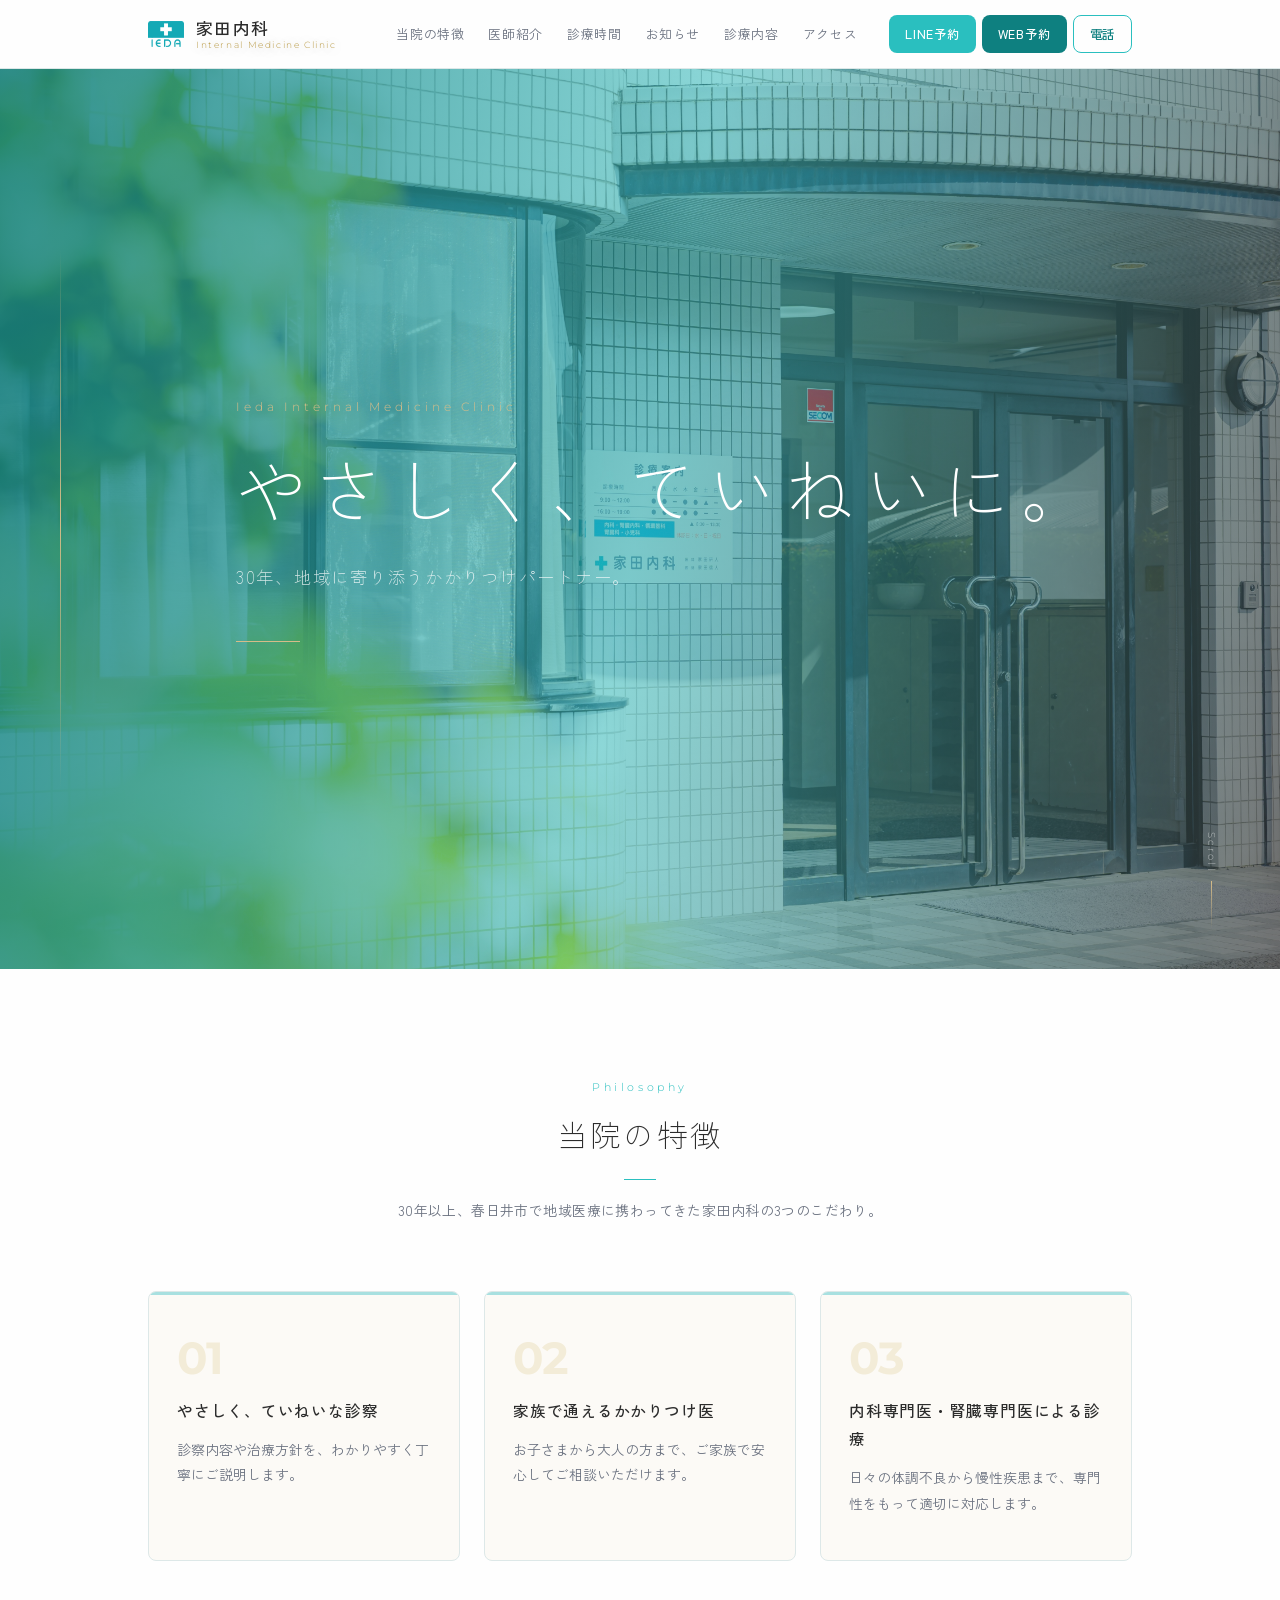
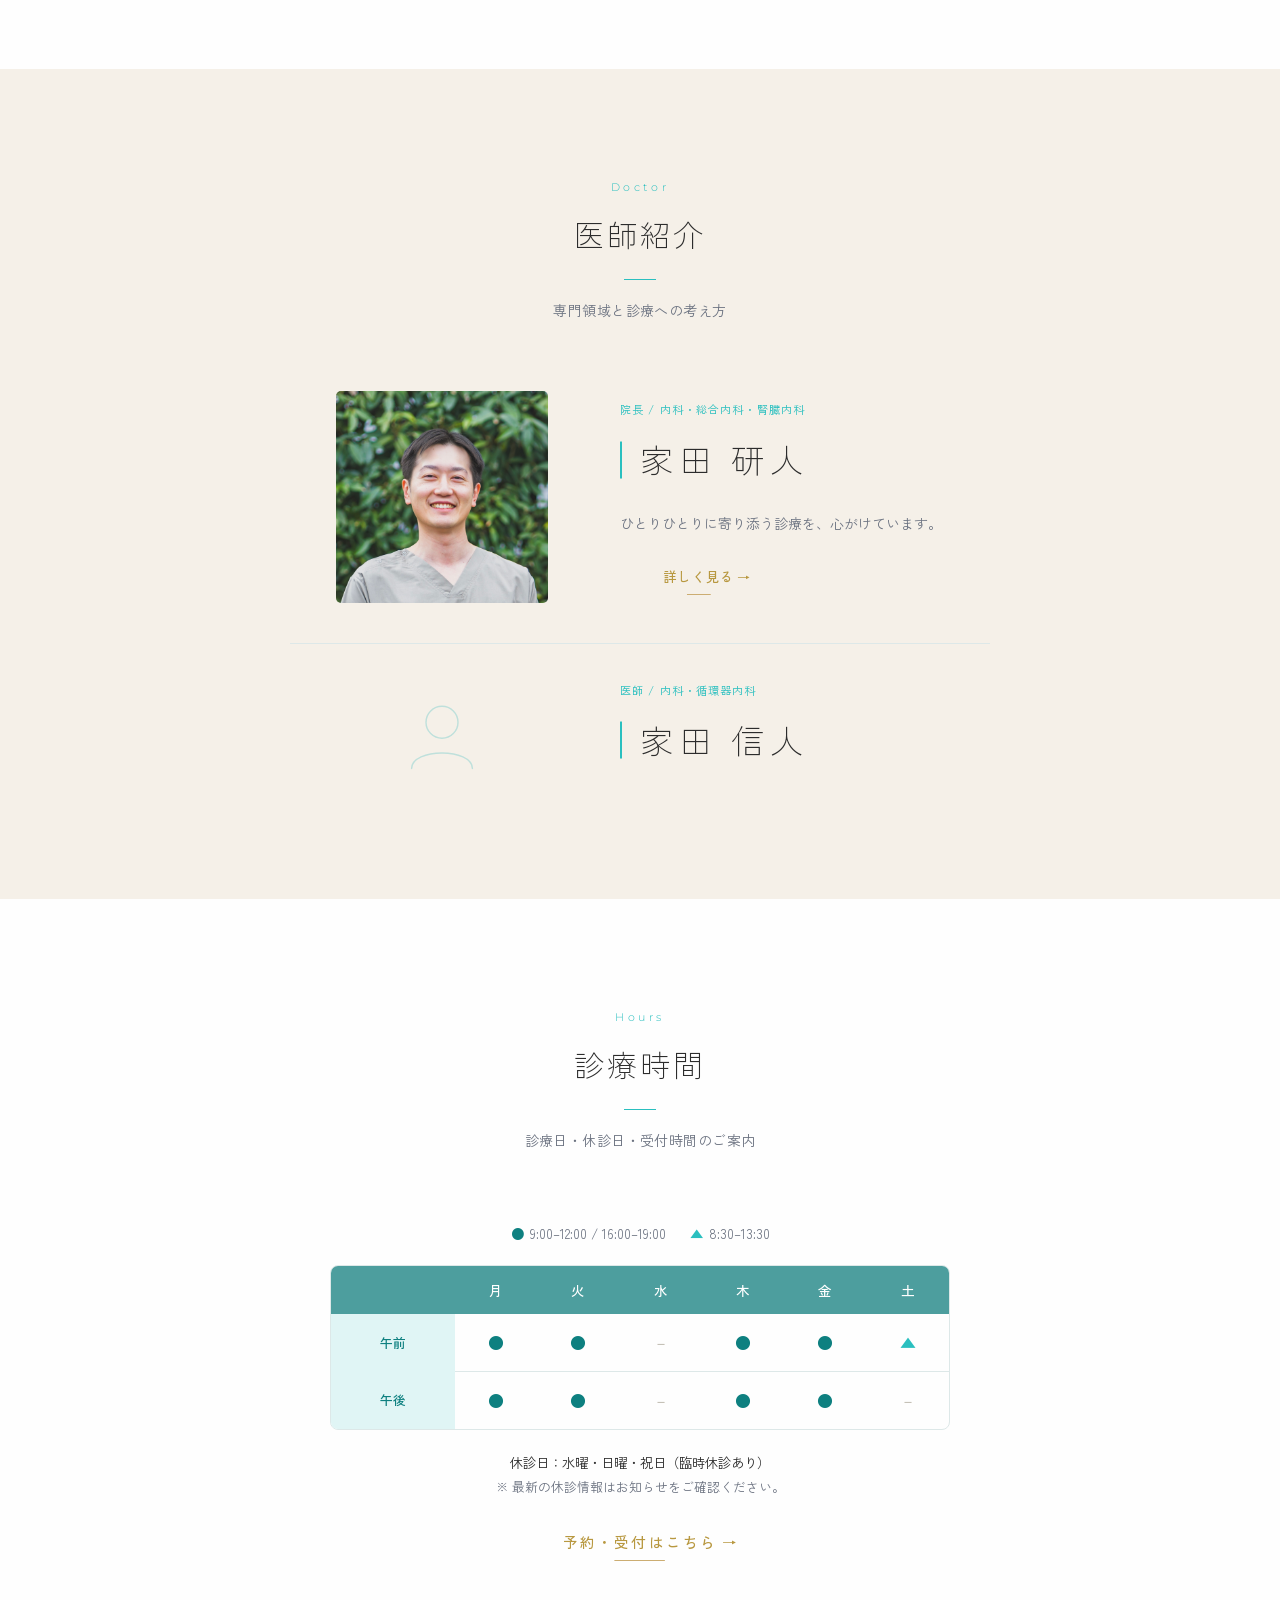
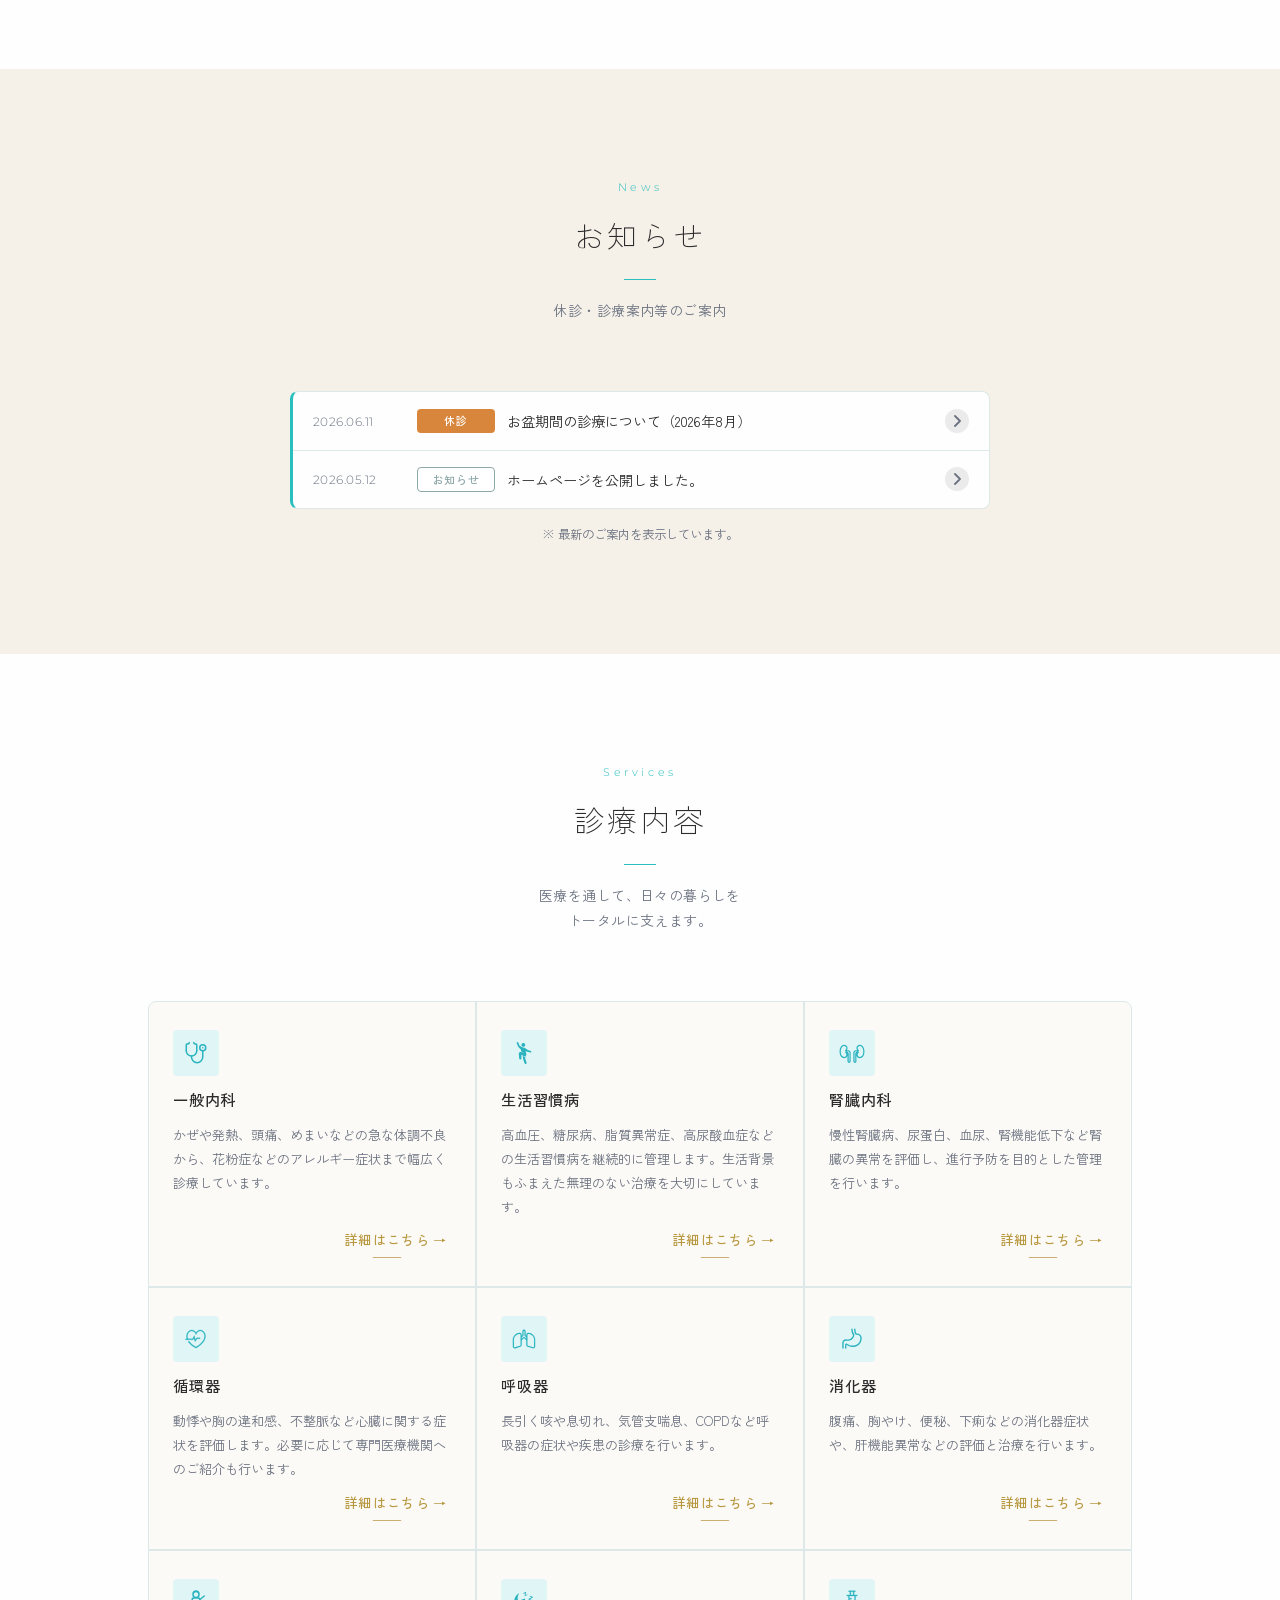
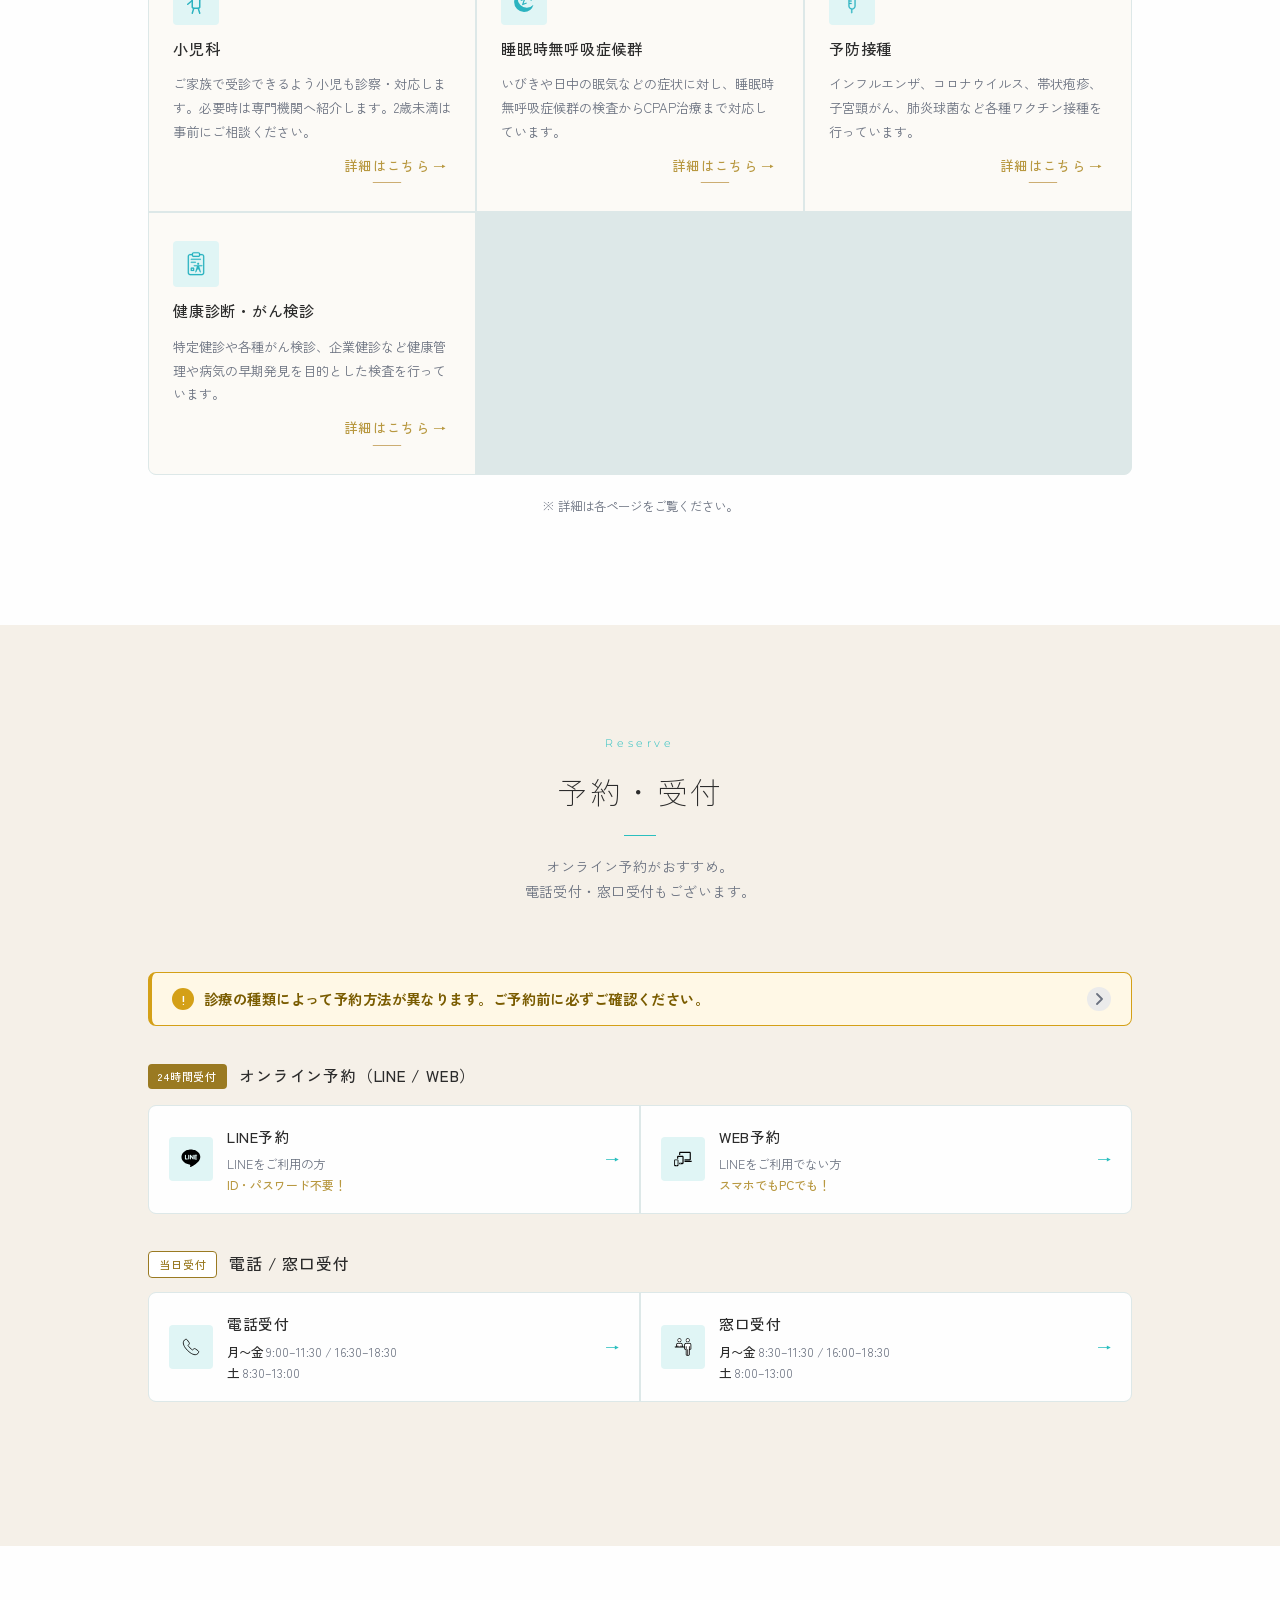
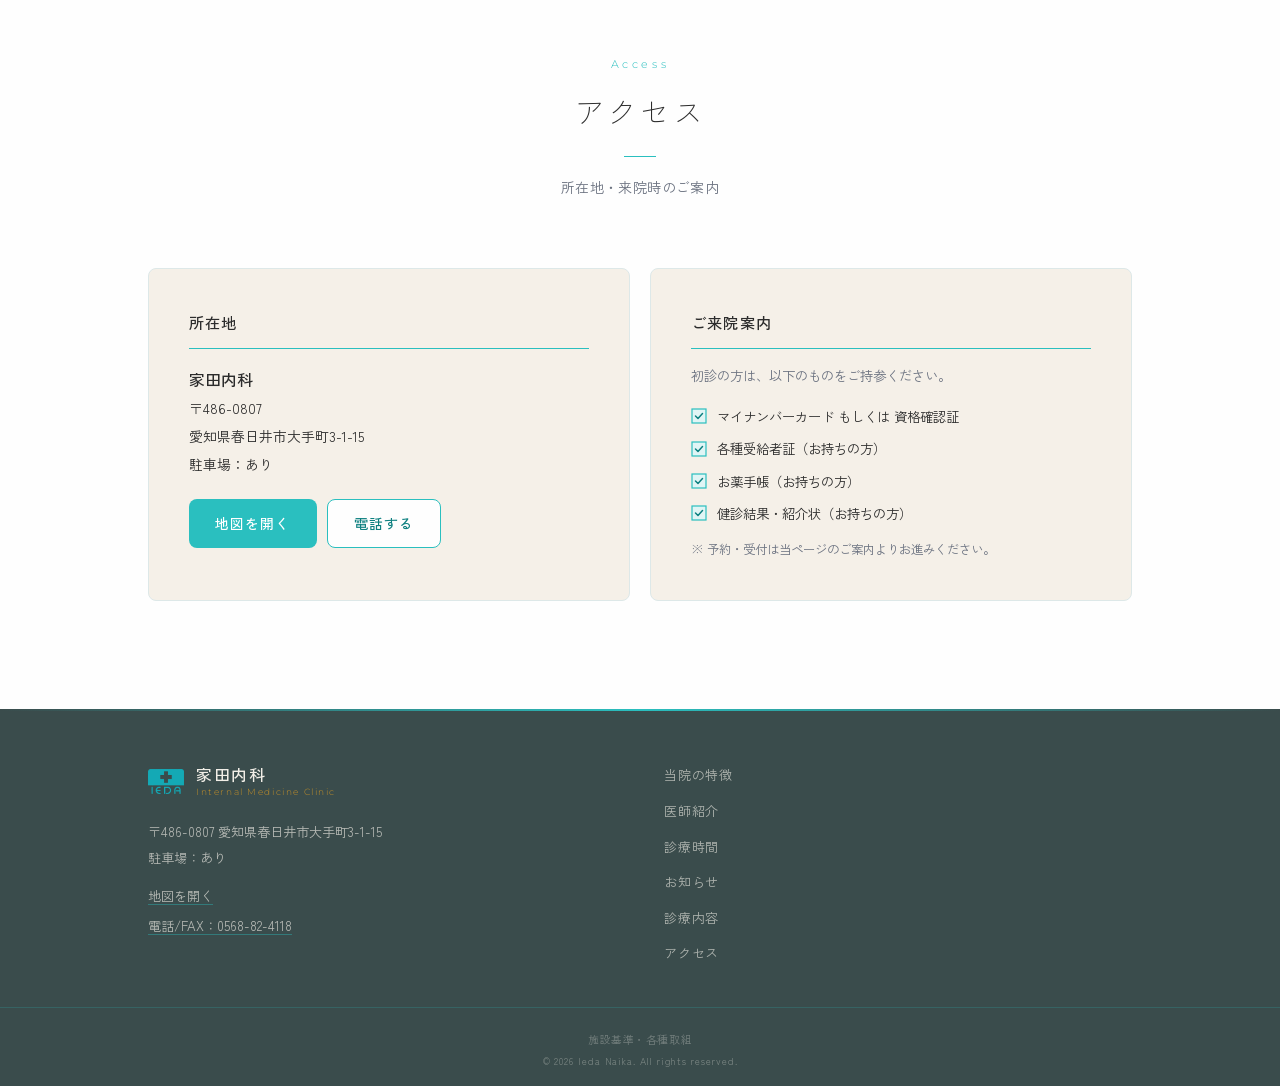
==== index.html @ 23be16e3 "2026年お盆休みお知らせ更新" ====
<!DOCTYPE html>
<html lang="ja">
<head>
  <!-- ===========================
       基本メタ情報
  =========================== -->
  <meta charset="UTF-8" />
  <meta name="viewport" content="width=device-width, initial-scale=1.0" />
  <link rel="icon" type="image/png" href="favicon.png" />
  <title>家田内科｜春日井市の内科・総合内科・生活習慣病・腎臓内科・睡眠時無呼吸症候群・糖尿病</title>
  <meta name="description" content="愛知県春日井市のかかりつけ医・家田内科。内科専門医・腎臓専門医在籍。内科・総合内科・腎臓内科・糖尿病・高血圧・脂質異常症・睡眠時無呼吸症候群・循環器・呼吸器・消化器・小児・健康診断に対応。LINE予約・WEB予約24時間可能。" />

  <!-- ===========================
       OGP（SNSシェア時の表示）
  =========================== -->
  <meta property="og:type"        content="website" />
  <meta property="og:title"       content="家田内科｜春日井市の内科・総合内科・腎臓内科・生活習慣病・睡眠時無呼吸症候群・糖尿病" />
  <meta property="og:description" content="愛知県春日井市のかかりつけ医・家田内科。内科専門医・腎臓専門医在籍。内科・総合内科・腎臓内科・糖尿病・高血圧・脂質異常症・睡眠時無呼吸症候群・循環器・呼吸器・消化器・小児・健康診断に対応。LINE予約・WEB予約24時間可能。" />
  <meta property="og:url"         content="https://www.ieda-naika.jp/" />
  <meta property="og:image"       content="https://www.ieda-naika.jp/images/ogp.jpg" />
  <meta property="og:locale"      content="ja_JP" />
  <meta property="og:site_name"   content="家田内科" />
  <meta name="twitter:card"       content="summary_large_image" />
  <meta name="twitter:title"       content="家田内科｜春日井市の内科・総合内科・腎臓内科・生活習慣病・睡眠時無呼吸症候群・糖尿病" />
  <meta name="twitter:description" content="愛知県春日井市のかかりつけ医・家田内科。内科専門医・腎臓専門医在籍。内科・総合内科・腎臓内科・糖尿病・高血圧・脂質異常症・睡眠時無呼吸症候群・循環器・呼吸器・消化器・小児・健康診断に対応。LINE予約・WEB予約24時間可能。" />
  <meta name="twitter:image"       content="https://www.ieda-naika.jp/images/ogp.jpg" />
  <link rel="canonical" href="https://www.ieda-naika.jp/" />
  <meta name="robots" content="index, follow" />

  <!-- ===========================
       構造化データ（Schema.org）
       Google がクリニック情報を正確に読み取るために必須
  =========================== -->
  <script type="application/ld+json">
  {
    "@context": "https://schema.org",
    "@type": ["MedicalClinic", "Physician"],
    "name": "家田内科",
    "alternateName": "Ieda Naika Clinic",
    "description": "愛知県春日井市のかかりつけ医・家田内科。内科専門医・腎臓専門医在籍。内科・総合内科・腎臓内科・糖尿病・高血圧・脂質異常症・睡眠時無呼吸症候群・循環器・呼吸器・消化器・小児・健康診断に対応。LINE予約・WEB予約24時間可能。",
    "url": "https://www.ieda-naika.jp/",
    "telephone": "+81-568-82-4118",
    "address": {
      "@type": "PostalAddress",
      "streetAddress": "大手町3-1-15",
      "addressLocality": "春日井市",
      "addressRegion": "愛知県",
      "postalCode": "486-0807",
      "addressCountry": "JP"
    },
    "geo": {
      "@type": "GeoCoordinates",
      "latitude": "35.26142873816775",
      "longitude": "136.95559859272612"
    },
    "openingHoursSpecification": [
      {
        "@type": "OpeningHoursSpecification",
        "dayOfWeek": ["Monday", "Tuesday", "Thursday", "Friday"],
        "opens": "09:00",
        "closes": "12:00"
      },
      {
        "@type": "OpeningHoursSpecification",
        "dayOfWeek": ["Monday", "Tuesday", "Thursday", "Friday"],
        "opens": "16:00",
        "closes": "19:00"
      },
      {
        "@type": "OpeningHoursSpecification",
        "dayOfWeek": ["Saturday"],
        "opens": "08:30",
        "closes": "13:30"
      }
    ],
    "medicalSpecialty": [
      { "@type": "MedicalSpecialty", "name": "内科",       "sameAs": "http://schema.org/InternalMedicine" },
      { "@type": "MedicalSpecialty", "name": "腎臓内科",   "sameAs": "http://schema.org/Nephrology" },
      { "@type": "MedicalSpecialty", "name": "循環器内科", "sameAs": "http://schema.org/Cardiovascular" },
      { "@type": "MedicalSpecialty", "name": "呼吸器内科", "sameAs": "http://schema.org/Pulmonary" },
      { "@type": "MedicalSpecialty", "name": "消化器内科", "sameAs": "http://schema.org/Gastroenterologic" },
      { "@type": "MedicalSpecialty", "name": "小児科",     "sameAs": "http://schema.org/Pediatric" },
      { "@type": "MedicalSpecialty", "name": "生活習慣病（高血圧・糖尿病・脂質異常症・高尿酸血症）" }
    ],
    "availableService": [
      { "@type": "MedicalTherapy", "name": "一般内科診療" },
      { "@type": "MedicalTherapy", "name": "生活習慣病治療（高血圧・糖尿病・脂質異常症・高尿酸血症）" },
      { "@type": "MedicalTherapy", "name": "腎臓内科・慢性腎臓病管理" },
      { "@type": "MedicalTherapy", "name": "循環器診療（動悸・不整脈）" },
      { "@type": "MedicalTherapy", "name": "呼吸器診療（気管支喘息・COPD）" },
      { "@type": "MedicalTherapy", "name": "消化器診療（腹痛・胸やけ・肝機能異常）" },
      { "@type": "MedicalTherapy", "name": "小児科診療" },
      { "@type": "MedicalTherapy", "name": "睡眠時無呼吸症候群検査・CPAP治療" },
      { "@type": "MedicalProcedure", "name": "予防接種（インフルエンザ・コロナ・帯状疱疹・子宮頸がん・肺炎球菌）" },
      { "@type": "DiagnosticProcedure", "name": "健康診断・特定健診・がん検診・企業健診" },
      { "@type": "MedicalTherapy", "name": "自由診療（各種点滴・AGA治療）" }
    ],
    "hasMap": "https://maps.app.goo.gl/P2yGM1RzXzH2ZFWFA",
    "currenciesAccepted": "JPY",
    "paymentAccepted": "現金",
    "priceRange": "保険診療・自由診療"
  }
  </script>

  <!-- ===========================
       Google Fonts
       Zen Kaku Gothic New（日本語）+ Montserrat（英字・見出し）
  =========================== -->
  <link rel="preload" as="image" href="images/hero-1.jpg" fetchpriority="high" />
  <link rel="preconnect" href="https://fonts.googleapis.com" />
  <link rel="preconnect" href="https://fonts.gstatic.com" crossorigin />
  <link rel="preload" as="style" href="https://fonts.googleapis.com/css2?family=Montserrat:wght@300;400;600;700&family=Zen+Kaku+Gothic+New:wght@300;400;500&display=swap" onload="this.onload=null;this.rel='stylesheet'" />
  <noscript><link rel="stylesheet" href="https://fonts.googleapis.com/css2?family=Montserrat:wght@300;400;600;700&family=Zen+Kaku+Gothic+New:wght@300;400;500&display=swap" /></noscript>

  <link rel="stylesheet" href="css/style.css" />
</head>

<body id="top">

  <!-- ========================================================
    ★ 変更時の更新箇所一覧 ★
    ────────────────────────────────────────────────────────
    【電話番号 0568-82-4118 を変更する場合】
      1. ヘッダー電話ボタン … hbtn--tel の href="tel:..."
      2. ドロワー電話ボタン … drawer-btn--tel の href="tel:..."
      3. 予約セクション 電話受付カード … reserve-card の href="tel:..."
      4. アクセスセクション 電話ボタン … btn--outline の href="tel:..."
      5. フッター … footer-contact-link の href="tel:..."
      6. 構造化データ … script[type="application/ld+json"] の "telephone"
    【診療時間を変更する場合】
      1. 診療時間テーブル（hoursセクション）
      2. 予約セクション 電話受付カード・窓口受付カード
      3. 構造化データ … openingHoursSpecification
    ======================================================== -->

  <!-- ===========================
       ヘッダー
  =========================== -->
  <header class="site-header" id="siteHeader">
    <div class="header-inner">

      <!-- ロゴ：エメラルド＋ゴールドの組み合わせ -->
      <a class="header-logo" href="#top" aria-label="家田内科 トップへ">
        <img class="logo-icon" src="favicon.png" alt="" aria-hidden="true" width="36" height="36" decoding="async" />
        <span class="logo-text">
          <span class="logo-ja">家田内科</span>
          <span class="logo-en">Internal Medicine Clinic</span>
        </span>
      </a>

      <!-- PCナビゲーション -->
      <nav class="site-nav" id="siteNav" aria-label="主要メニュー">
        <a class="nav-link" href="#philosophy">当院の特徴</a>
        <a class="nav-link" href="#doctor">医師紹介</a>
        <a class="nav-link" href="#hours">診療時間</a>
        <a class="nav-link" href="#news">お知らせ</a>
        <a class="nav-link" href="#services">診療内容</a>
        <a class="nav-link" href="#access">アクセス</a>
      </nav>

      <!-- ヘッダー右側 -->
      <div class="header-right">
        <div class="header-btns" aria-label="予約・電話">
          <!-- 予約ボタン -->
          <a class="hbtn hbtn--line" href="#reserve">LINE予約</a>
          <a class="hbtn hbtn--web"  href="#reserve">WEB予約</a>
          <!-- 電話：エメラルドアウトライン -->
          <a class="hbtn hbtn--tel"  href="tel:0568-82-4118">電話</a>
        </div>

        <!-- ハンバーガーボタン（スマホ用） -->
        <button class="hamburger" id="hamburger" type="button"
          aria-label="メニューを開く" aria-controls="siteNav" aria-expanded="false">
          <span class="hamburger-icon" aria-hidden="true">
            <span class="hamburger-bar"></span>
            <span class="hamburger-bar"></span>
            <span class="hamburger-bar"></span>
          </span>
        </button>
      </div>
    </div>

  </header>

  <!-- スマホ用ドロワーメニュー（header外に配置：overlay の z-index 競合を回避） -->
  <div class="drawer" id="drawer" aria-hidden="true">
    <nav class="drawer-nav" aria-label="ドロワーメニュー">
      <a class="drawer-link" href="#philosophy">当院の特徴</a>
      <a class="drawer-link" href="#doctor">医師紹介</a>
      <a class="drawer-link" href="#hours">診療時間</a>
      <a class="drawer-link" href="#news">お知らせ</a>
      <a class="drawer-link" href="#services">診療内容</a>
      <a class="drawer-link" href="#access">アクセス</a>
    </nav>
    <div class="drawer-btns">
      <a class="drawer-btn drawer-btn--em"   href="#reserve">LINE予約</a>
      <a class="drawer-btn drawer-btn--gold" href="#reserve">WEB予約</a>
      <a class="drawer-btn drawer-btn--tel"  href="tel:0568-82-4118">電話する</a>
    </div>
  </div>
  <div class="drawer-overlay" id="drawerOverlay"></div>

  <main>

    <!-- ===========================
         ヒーローセクション
    =========================== -->
    <section class="hero" id="hero" aria-label="キービジュアル">
      <!-- スライドショー -->
      <div class="hero-slides" aria-hidden="true">
        <div class="hero-slide is-active" style="background-image:url('images/hero-2.jpg');"></div>
        <div class="hero-slide"           style="background-image:url('images/hero-1.jpg');"></div>
        <div class="hero-slide"           style="background-image:url('images/hero-5.jpg');"></div>
        <div class="hero-slide"           style="background-image:url('images/hero-3.jpg');"></div>
        <div class="hero-slide"           style="background-image:url('images/hero-4.jpg');"></div>
      </div>
      <!-- 深みのあるダークオーバーレイ（ラグジュアリー感） -->
      <div class="hero-overlay" aria-hidden="true"></div>

      <!-- 左端のゴールド縦ライン装飾 -->
      <div class="hero-deco" aria-hidden="true"></div>

      <!-- コンテンツ -->
      <div class="hero-content">
        <h1 class="sr-only">家田内科｜春日井市の内科・腎臓内科・睡眠時無呼吸症候群・糖尿病・生活習慣病</h1>
        <p class="hero-label">Ieda Internal Medicine Clinic</p>
        <p class="hero-title">やさしく、<br class="br-sp">ていねいに。</p>
        <p class="hero-lead">30年、地域に寄り添うかかりつけパートナー。</p>
        <!-- セパレーター -->
        <div class="hero-sep" aria-hidden="true"></div>
      </div>

      <!-- スクロール誘導 -->
      <div class="hero-scroll" aria-hidden="true">
        <span class="hero-scroll-label">Scroll</span>
        <span class="hero-scroll-bar"></span>
      </div>
    </section>

    <!-- ===========================
         当院の特徴セクション
    =========================== -->
    <section class="section section--philosophy" id="philosophy" aria-label="当院の特徴">
      <div class="container">
        <div class="section-head js-fade">
          <p class="section-label">Philosophy</p>
          <h2 class="section-title">当院の特徴</h2>
          <p class="section-sub">30年以上、春日井市で地域医療に携わってきた<br class="br-sp">家田内科の3つのこだわり。</p>
        </div>

        <div class="philosophy-grid">

          <div class="philosophy-card js-fade">
            <!-- ゴールドのナンバー -->
            <span class="p-number" aria-hidden="true">01</span>
            <!-- エメラルドのトップライン -->
            <div class="p-topline" aria-hidden="true"></div>
            <h3 class="p-title">やさしく、ていねいな診察</h3>
            <p class="p-text">診察内容や治療方針を、わかりやすく丁寧にご説明します。</p>
          </div>

          <div class="philosophy-card js-fade">
            <span class="p-number" aria-hidden="true">02</span>
            <div class="p-topline" aria-hidden="true"></div>
            <h3 class="p-title">家族で通えるかかりつけ医</h3>
            <p class="p-text">お子さまから大人の方まで、ご家族で安心してご相談いただけます。</p>
          </div>

          <div class="philosophy-card js-fade">
            <span class="p-number" aria-hidden="true">03</span>
            <div class="p-topline" aria-hidden="true"></div>
            <h3 class="p-title">内科専門医・腎臓専門医による診療</h3>
            <p class="p-text">日々の体調不良から慢性疾患まで、専門性をもって適切に対応します。</p>
          </div>

        </div>
      </div>
    </section>

    <!-- ===========================
         医師紹介セクション
    =========================== -->
    <section class="section section--doctor" id="doctor" aria-label="医師紹介">
      <div class="container">
        <div class="section-head js-fade">
          <p class="section-label">Doctor</p>
          <h2 class="section-title">医師紹介</h2>
          <p class="section-sub">専門領域と診療への考え方</p>
        </div>

        <div class="doctor-card js-fade">
          <!-- 写真エリア（ゴールドの角飾り付き） -->
          <div class="doctor-photo-wrap">
            <img src="images/doctor.jpg" alt="院長 家田研人医師" loading="lazy" width="996" height="996" decoding="async" />
            <span class="doctor-corner" aria-hidden="true"></span>
          </div>
          <!-- プロフィールブロック（役職・氏名・ライン） -->
          <div class="doctor-ident">
            <p class="doctor-role">院長 / 内科・総合内科・腎臓内科</p>
            <h3 class="doctor-name">家田 研人</h3>
            <div class="doctor-sep" aria-hidden="true"></div>
          </div>
          <!-- メッセージ・リンクブロック -->
          <div class="doctor-body">
            <p class="doctor-message">ひとりひとりに寄り添う診療を、心がけています。</p>
            <a class="lux-link" href="doctor.html">
              <span>詳しく見る</span>
              <span class="lux-link-bar" aria-hidden="true"></span>
            </a>
          </div>
        </div>

        <!-- セパレーター -->
        <div style="max-width:700px; margin: 40px auto 0; border-top:1px solid var(--c-border);" aria-hidden="true"></div>

        <!-- 医師2 -->
        <div class="doctor-card js-fade" style="margin-top:36px;">
          <div class="doctor-photo-wrap" style="display:flex; align-items:center; justify-content:center;">
            <svg width="80" height="80" viewBox="0 0 100 100" fill="none" xmlns="http://www.w3.org/2000/svg" aria-hidden="true" style="color:var(--c-border-em); opacity:0.8;">
              <circle cx="50" cy="34" r="20" stroke="currentColor" stroke-width="1.8"/>
              <path d="M12 92 C12 66 88 66 88 92" stroke="currentColor" stroke-width="1.8" stroke-linecap="round"/>
            </svg>
          </div>
          <div class="doctor-ident">
            <p class="doctor-role">医師 / 内科・循環器内科</p>
            <h3 class="doctor-name">家田 信人</h3>
            <div class="doctor-sep" aria-hidden="true"></div>
          </div>
          <div class="doctor-body"></div>
        </div>

      </div>
    </section>

    <!-- ===========================
         診療時間セクション
    =========================== -->
    <section class="section section--hours" id="hours" aria-label="診療時間">
      <div class="container">
        <div class="section-head js-fade">
          <p class="section-label">Hours</p>
          <h2 class="section-title">診療時間</h2>
          <p class="section-sub">診療日・休診日・受付時間のご案内</p>
        </div>

        <div class="hours-body js-fade">
          <!-- 凡例 -->
          <div class="hours-legend">
            <span class="legend-item"><b class="mark-full">●</b> 9:00–12:00 / 16:00–19:00</span>
            <span class="legend-item"><b class="mark-half">▲</b> 8:30–13:30</span>
          </div>

          <!-- テーブル -->
          <div class="hours-table-wrap">
            <table class="hours-table" aria-label="診療日一覧">
              <thead>
                <tr>
                  <th scope="col" class="col-empty"></th>
                  <th scope="col">月</th>
                  <th scope="col">火</th>
                  <th scope="col">水</th>
                  <th scope="col">木</th>
                  <th scope="col">金</th>
                  <th scope="col">土</th>
                </tr>
              </thead>
              <tbody>
                <tr>
                  <th scope="row">午前</th>
                  <td class="c-open">●</td>
                  <td class="c-open">●</td>
                  <td class="c-off">－</td>
                  <td class="c-open">●</td>
                  <td class="c-open">●</td>
                  <td class="c-half">▲</td>
                </tr>
                <tr>
                  <th scope="row">午後</th>
                  <td class="c-open">●</td>
                  <td class="c-open">●</td>
                  <td class="c-off">－</td>
                  <td class="c-open">●</td>
                  <td class="c-open">●</td>
                  <td class="c-off">－</td>
                </tr>
              </tbody>
            </table>
          </div>

          <p class="hours-note">
            休診日：水曜・日曜・祝日（臨時休診あり）<br>
            <span class="note-muted">※ 最新の休診情報はお知らせをご確認ください。</span>
          </p>
          <div class="hours-cta">
            <a class="hours-cta-link" href="#reserve">予約・受付はこちら</a>
          </div>
        </div>
      </div>
    </section>

    <!-- ===========================
         お知らせセクション
    =========================== -->
    <section class="section section--news" id="news" aria-label="お知らせ">
      <div class="container">
        <div class="section-head js-fade">
          <p class="section-label">News</p>
          <h2 class="section-title">お知らせ</h2>
          <p class="section-sub">休診・診療案内等のご案内</p>
        </div>

        <!--
        ============================================================
        【お知らせの追加・編集方法】

        ■ シンプルなお知らせ（タイトルのみ）
          <article class="news-item">
            <time class="news-date" datetime="YYYY-MM-DD">YYYY.MM.DD</time>
            <span class="news-badge badge--XXX">ラベル</span>
            <h3 class="news-title">タイトルテキスト</h3>
          </article>

        ■ 本文を展開できるお知らせ
          <article class="news-item news-item--expandable">
            <details class="news-details">
              <summary class="news-summary">
                <time class="news-date" datetime="YYYY-MM-DD">YYYY.MM.DD</time>
                <span class="news-badge badge--XXX">ラベル</span>
                <h3 class="news-title">タイトルテキスト</h3>
                <span class="news-expand" aria-hidden="true"></span>
              </summary>
              <div class="news-body">
                <p>本文1段落目</p>
                <p>本文2段落目</p>
              </div>
            </details>
          </article>

        ■ バッジの種類（badge--XXX の部分）
          badge--closed  → 休診（赤系）
          badge--info    → お知らせ（グレー系）
          badge--service → 診療（緑系）
          badge--vaccine → 予防接種（青系）

        ■ 運用ルール
          - 新しい記事を一番上に追加する
          - datetime属性は "YYYY-MM-DD" 形式で正確に記入
          - 古くなった記事は article ごと削除またはコメントアウト
        ============================================================
        -->

        <div class="news-list js-fade" aria-label="お知らせ一覧">

          <article class="news-item news-item--expandable">
            <details class="news-details">
              <summary class="news-summary">
                <time class="news-date" datetime="2026-06-11">2026.06.11</time>
                <span class="news-badge badge--closed">休診</span>
                <h3 class="news-title">お盆期間の診療について（2026年8月）</h3>
                <span class="news-expand" aria-hidden="true"></span>
              </summary>
              <div class="news-body">
                <table>
                  <tbody>
                    <tr>
                      <td>8/8(土)</td>
                      <td>通常診療</td>
                    </tr>
                    <tr class="news-tr--closed">
                      <td>8/9(日)</td>
                      <td>休診（定休日）</td>
                    </tr>
                    <tr class="news-tr--special">
                      <td>8/10(月)</td>
                      <td>研人医師（院長）は休診／信人医師のみ診察</td>
                    </tr>
                    <tr class="news-tr--closed">
                      <td>8/11(火)</td>
                      <td>休診</td>
                    </tr>
                    <tr class="news-tr--closed">
                      <td>8/12(水)</td>
                      <td>休診（定休日）</td>
                    </tr>
                    <tr class="news-tr--closed">
                      <td>8/13(木)</td>
                      <td>休診</td>
                    </tr>
                    <tr class="news-tr--closed">
                      <td>8/14(金)</td>
                      <td>休診</td>
                    </tr>
                    <tr class="news-tr--closed">
                      <td>8/15(土)</td>
                      <td>休診</td>
                    </tr>
                    <tr class="news-tr--closed">
                      <td>8/16(日)</td>
                      <td>休診（定休日）</td>
                    </tr>
                    <tr>
                      <td>8/17(月)</td>
                      <td>通常診療再開</td>
                    </tr>
                  </tbody>
                </table>
                <p>ご不便をおかけしますが、よろしくお願い申し上げます。</p>
              </div>
            </details>
          </article>

          <article class="news-item news-item--expandable">
            <details class="news-details">
              <summary class="news-summary">
                <time class="news-date" datetime="2026-05-12">2026.05.12</time>
                <span class="news-badge badge--info">お知らせ</span>
                <h3 class="news-title">ホームページを公開しました。</h3>
                <span class="news-expand" aria-hidden="true"></span>
              </summary>
              <div class="news-body">
                <p>当院のホームページが完成しました！診療案内や最新のお知らせをご確認いただけます。</p>
              </div>
            </details>
          </article>

        </div>
        <p class="news-note">※ 最新のご案内を表示しています。</p>
      </div>
    </section>

    <!-- ===========================
         診療内容セクション
    =========================== -->
    <section class="section section--services" id="services" aria-label="診療内容">
      <div class="container">
        <div class="section-head js-fade">
          <p class="section-label">Services</p>
          <h2 class="section-title">診療内容</h2>
          <span class="sr-only">春日井市・家田内科の診療内容一覧</span>
          <p class="section-sub">医療を通して、日々の暮らしを<br>トータルに支えます。</p>
        </div>

        <div class="services-grid">

          <article class="service-card js-fade">
            <div class="service-icon"><img src="icons/service-general.svg"     alt="" aria-hidden="true" loading="lazy" /></div>
            <h3 class="service-title">一般内科</h3>
            <p class="service-text">かぜや発熱、頭痛、めまいなどの急な体調不良から、花粉症などのアレルギー症状まで幅広く診療しています。</p>
            <p class="service-text--short">かぜ・発熱・頭痛・めまいなど急な体調不良から、アレルギー症状まで幅広く診療します。</p>
            <a class="lux-link" href="service-general.html"><span>詳細はこちら</span><span class="lux-link-bar" aria-hidden="true"></span></a>
          </article>

          <article class="service-card js-fade">
            <div class="service-icon"><img src="icons/service-lifestyle.svg"   alt="" aria-hidden="true" loading="lazy" /></div>
            <h3 class="service-title">生活習慣病</h3>
            <p class="service-text">高血圧、糖尿病、脂質異常症、高尿酸血症などの生活習慣病を継続的に管理します。生活背景もふまえた無理のない治療を大切にしています。</p>
            <p class="service-text--short">高血圧・糖尿病・脂質異常症などを、生活背景をふまえて継続管理します。</p>
            <a class="lux-link" href="service-lifestyle.html"><span>詳細はこちら</span><span class="lux-link-bar" aria-hidden="true"></span></a>
          </article>

          <article class="service-card js-fade">
            <div class="service-icon"><img src="icons/service-nephrology.svg"  alt="" aria-hidden="true" loading="lazy" /></div>
            <h3 class="service-title">腎臓内科</h3>
            <p class="service-text">慢性腎臓病、尿蛋白、血尿、腎機能低下など腎臓の異常を評価し、進行予防を目的とした管理を行います。</p>
            <span class="sr-only">春日井市近隣で腎臓内科・慢性腎臓病・腎機能低下でお悩みの方はご相談ください。</span>
            <p class="service-text--short">慢性腎臓病・腎機能低下など腎臓の異常を評価し、進行予防を図ります。</p>
            <a class="lux-link" href="service-nephrology.html"><span>詳細はこちら</span><span class="lux-link-bar" aria-hidden="true"></span></a>
          </article>

          <article class="service-card js-fade">
            <div class="service-icon"><img src="icons/service-cardiology.svg"  alt="" aria-hidden="true" loading="lazy" /></div>
            <h3 class="service-title">循環器</h3>
            <p class="service-text">動悸や胸の違和感、不整脈など心臓に関する症状を評価します。必要に応じて専門医療機関へのご紹介も行います。</p>
            <p class="service-text--short">動悸・不整脈など心臓の症状を評価します。必要時は専門医へご紹介します。</p>
            <a class="lux-link" href="service-cardiology.html"><span>詳細はこちら</span><span class="lux-link-bar" aria-hidden="true"></span></a>
          </article>

          <article class="service-card js-fade">
            <div class="service-icon"><img src="icons/service-respiratory.svg" alt="" aria-hidden="true" loading="lazy" /></div>
            <h3 class="service-title">呼吸器</h3>
            <p class="service-text">長引く咳や息切れ、気管支喘息、COPDなど呼吸器の症状や疾患の診療を行います。</p>
            <p class="service-text--short">長引く咳・息切れ・気管支喘息・COPDなど呼吸器疾患を診療します。</p>
            <a class="lux-link" href="service-respiratory.html"><span>詳細はこちら</span><span class="lux-link-bar" aria-hidden="true"></span></a>
          </article>

          <article class="service-card js-fade">
            <div class="service-icon"><img src="icons/service-gastro.svg"      alt="" aria-hidden="true" loading="lazy" /></div>
            <h3 class="service-title">消化器</h3>
            <p class="service-text">腹痛、胸やけ、便秘、下痢などの消化器症状や、肝機能異常などの評価と治療を行います。</p>
            <p class="service-text--short">腹痛・胸やけ・便秘・下痢など消化器症状や肝機能異常を診療します。</p>
            <a class="lux-link" href="service-gastro.html"><span>詳細はこちら</span><span class="lux-link-bar" aria-hidden="true"></span></a>
          </article>

          <article class="service-card js-fade">
            <div class="service-icon"><img src="icons/service-pediatrics.svg"  alt="" aria-hidden="true" loading="lazy" /></div>
            <h3 class="service-title">小児科</h3>
            <p class="service-text">ご家族で受診できるよう小児も診察・対応します。必要時は専門機関へ紹介します。2歳未満は事前にご相談ください。</p>
            <p class="service-text--short">ご家族で受診できるよう小児も診察・対応します。必要時は専門機関へ紹介します。1歳未満は事前にご相談ください。</p>
            <a class="lux-link" href="service-pediatrics.html"><span>詳細はこちら</span><span class="lux-link-bar" aria-hidden="true"></span></a>
          </article>

          <article class="service-card js-fade">
            <div class="service-icon"><img src="icons/service-sas.svg"         alt="" aria-hidden="true" loading="lazy" /></div>
            <h3 class="service-title">睡眠時無呼吸症候群</h3>
            <p class="service-text">いびきや日中の眠気などの症状に対し、睡眠時無呼吸症候群の検査からCPAP治療まで対応しています。</p>
            <span class="sr-only">春日井市周辺で睡眠時無呼吸症候群・いびき・日中の眠気でお悩みの方はご相談ください。</span>
            <p class="service-text--short">いびき・日中の眠気に対し、検査からCPAP治療まで対応します。</p>
            <a class="lux-link" href="service-sas.html"><span>詳細はこちら</span><span class="lux-link-bar" aria-hidden="true"></span></a>
          </article>

          <article class="service-card js-fade">
            <div class="service-icon"><img src="icons/service-vaccine.svg"     alt="" aria-hidden="true" loading="lazy" /></div>
            <h3 class="service-title">予防接種</h3>
            <p class="service-text">インフルエンザ、コロナウイルス、帯状疱疹、子宮頸がん、肺炎球菌など各種ワクチン接種を行っています。</p>
            <p class="service-text--short">インフルエンザ・コロナ・帯状疱疹など各種ワクチン接種を行っています。</p>
            <a class="lux-link" href="service-vaccine.html"><span>詳細はこちら</span><span class="lux-link-bar" aria-hidden="true"></span></a>
          </article>

          <article class="service-card js-fade">
            <div class="service-icon"><img src="icons/service-checkup.svg"     alt="" aria-hidden="true" loading="lazy" /></div>
            <h3 class="service-title">健康診断・がん検診</h3>
            <p class="service-text">特定健診や各種がん検診、企業健診など健康管理や病気の早期発見を目的とした検査を行っています。</p>
            <p class="service-text--short">特定健診・がん検診・企業健診など、早期発見を目的とした検査を行います。</p>
            <a class="lux-link" href="service-checkup.html"><span>詳細はこちら</span><span class="lux-link-bar" aria-hidden="true"></span></a>
          </article>

          <article class="service-card js-fade" hidden>
            <div class="service-icon"><img src="icons/service-private.svg"     alt="" aria-hidden="true" loading="lazy" /></div>
            <h3 class="service-title">自由診療</h3>
            <p class="service-text">各種点滴やAGA治療などの自由診療にも対応しています。内容と費用をご説明したうえでご案内します。</p>
            <p class="service-text--short">各種点滴・AGA治療など自由診療に対応。内容と費用をご説明します。</p>
            <a class="lux-link" href="service-private.html"><span>詳細はこちら</span><span class="lux-link-bar" aria-hidden="true"></span></a>
          </article>

        </div>
        <p class="services-note">※ 詳細は各ページをご覧ください。</p>
      </div>
    </section>

    <!-- ===========================
         予約・受付セクション
    =========================== -->
    <section class="section section--reserve" id="reserve" aria-label="予約・受付">
      <div class="container">
        <div class="section-head js-fade">
          <p class="section-label">Reserve</p>
          <h2 class="section-title">予約・受付</h2>
          <p class="section-sub">オンライン予約がおすすめ。<br>電話受付・窓口受付もございます。</p>
        </div>

        <!-- 診療別予約方法（開閉式） -->
        <details class="reserve-details js-fade">
          <summary class="reserve-summary">
            <span class="reserve-summary-icon-alert" aria-hidden="true">!</span>
            <span class="reserve-summary-text">診療の種類によって予約方法が異なります。ご予約前に必ずご確認ください。</span>
            <span class="reserve-summary-icon" aria-hidden="true"></span>
          </summary>
          <div class="reserve-details-body">
            <ul class="rdm-list" id="rdmList" aria-label="診療ごとの予約方法一覧"></ul>
            <p class="reserve-table-note">○ 対応　× 非対応</p>
          </div>
        </details>

        <!-- オンライン予約 -->
        <div class="reserve-block js-fade">
          <h3 class="reserve-block-title">
            <span class="block-badge">24時間受付</span>
            オンライン予約（LINE / WEB）
          </h3>
          <div class="reserve-cards">
            <a class="reserve-card" href="https://line.me/R/ti/p/@986eslhe" target="_blank" rel="noopener noreferrer">
              <div class="reserve-card-icon"><img src="icons/reserve-line.svg" alt="LINE" loading="lazy" /></div>
              <div class="reserve-card-body">
                <h4 class="reserve-card-title">LINE予約</h4>
                <p class="reserve-card-sub">LINEをご利用の方<br><span class="reserve-em">ID・パスワード不要！</span></p>
              </div>
              <span class="reserve-card-arrow" aria-hidden="true">→</span>
            </a>
            <a class="reserve-card" href="https://ieda-naika.reserve.ne.jp" target="_blank" rel="noopener noreferrer">
              <div class="reserve-card-icon"><img src="icons/reserve-web.svg" alt="WEB" loading="lazy" /></div>
              <div class="reserve-card-body">
                <h4 class="reserve-card-title">WEB予約</h4>
                <p class="reserve-card-sub">LINEをご利用でない方<br><span class="reserve-em">スマホでもPCでも！</span></p>
              </div>
              <span class="reserve-card-arrow" aria-hidden="true">→</span>
            </a>
          </div>
        </div>

        <!-- 電話・窓口 -->
        <div class="reserve-block js-fade">
          <h3 class="reserve-block-title">
            <span class="block-badge block-badge--sub">当日受付</span>
            電話 / 窓口受付
          </h3>
          <div class="reserve-cards">
            <a class="reserve-card" href="tel:0568-82-4118">
              <div class="reserve-card-icon"><img src="icons/reserve-tel.svg" alt="電話" loading="lazy" /></div>
              <div class="reserve-card-body">
                <h4 class="reserve-card-title">電話受付</h4>
                <p class="reserve-card-sub">
                  <span class="day">月〜金 </span>9:00–11:30 / 16:30–18:30<br>
                  <span class="day">土 </span>8:30–13:00
                </p>
              </div>
              <span class="reserve-card-arrow" aria-hidden="true">→</span>
            </a>
            <a class="reserve-card" href="#access">
              <div class="reserve-card-icon"><img src="icons/reserve-desk.svg" alt="窓口" loading="lazy" /></div>
              <div class="reserve-card-body">
                <h4 class="reserve-card-title">窓口受付</h4>
                <p class="reserve-card-sub">
                  <span class="day">月〜金 </span>8:30–11:30 / 16:00–18:30<br>
                  <span class="day">土 </span>8:00–13:00
                </p>
              </div>
              <span class="reserve-card-arrow" aria-hidden="true">→</span>
            </a>
          </div>
        </div>

      </div>
    </section>

    <!-- ===========================
         アクセスセクション
         NAP情報（クリニック名・住所・電話番号）を明記
    =========================== -->
    <section class="section section--access" id="access" aria-label="アクセス">
      <div class="container">
        <div class="section-head js-fade">
          <p class="section-label">Access</p>
          <h2 class="section-title">アクセス</h2>
          <span class="sr-only">春日井市大手町へのアクセス・所在地案内</span>
          <p class="section-sub">所在地・来院時のご案内</p>
        </div>

        <div class="access-grid">
          <!-- 所在地（NAP情報） -->
          <div class="access-card js-fade">
            <h3 class="access-card-title">所在地</h3>
            <address class="access-address">
              <strong class="clinic-name">家田内科</strong><br>
              〒486-0807<br>
              愛知県春日井市大手町3-1-15<br>
              駐車場：あり
            </address>
            <div class="access-btns">
              <a class="btn btn--primary" href="https://maps.app.goo.gl/P2yGM1RzXzH2ZFWFA" target="_blank" rel="noopener noreferrer">地図を開く</a>
              <a class="btn btn--outline"  href="tel:0568-82-4118">電話する</a>
            </div>
          </div>

          <!-- ご来院案内 -->
          <div class="access-card js-fade">
            <h3 class="access-card-title">ご来院案内</h3>
            <p class="access-text">初診の方は、以下のものをご持参ください。</p>
            <ul class="access-checklist">
              <li>マイナンバーカード もしくは 資格確認証</li>
              <li>各種受給者証（お持ちの方）</li>
              <li>お薬手帳（お持ちの方）</li>
              <li>健診結果・紹介状（お持ちの方）</li>
            </ul>
            <p class="access-note">※ 予約・受付は当ページのご案内よりお進みください。</p>
          </div>
        </div>
      </div>
    </section>

  </main>

  <!-- ===========================
       フッター
  =========================== -->
  <footer class="site-footer">
    <!-- ゴールドのトップライン -->
    <div class="footer-gold-top" aria-hidden="true"></div>

    <div class="footer-inner">
      <div class="footer-brand">
        <div class="footer-logo">
          <img class="footer-logo-icon" src="favicon.png" alt="" aria-hidden="true" width="36" height="36" decoding="async" />
          <span class="footer-logo-text">
            <strong>家田内科</strong>
            <span class="footer-logo-en">Internal Medicine Clinic</span>
          </span>
        </div>
        <!-- フッターNAP情報 -->
        <address class="footer-address">
          〒486-0807 愛知県春日井市大手町3-1-15<br>駐車場：あり
        </address>
        <div class="footer-contacts">
          <a class="footer-contact-link" href="https://maps.app.goo.gl/P2yGM1RzXzH2ZFWFA" target="_blank" rel="noopener noreferrer">地図を開く</a>
          <a class="footer-contact-link" href="tel:0568-82-4118">電話/FAX：0568-82-4118</a>
        </div>
      </div>

      <nav class="footer-nav" aria-label="フッターメニュー">
        <a class="footer-nav-link" href="#philosophy">当院の特徴</a>
        <a class="footer-nav-link" href="#doctor">医師紹介</a>
        <a class="footer-nav-link" href="#hours">診療時間</a>
        <a class="footer-nav-link" href="#news">お知らせ</a>
        <a class="footer-nav-link" href="#services">診療内容</a>
        <a class="footer-nav-link" href="#access">アクセス</a>
      </nav>
    </div>

    <div class="footer-bottom">
      <a class="footer-kijun-link" href="shisetsu-kijun.html">施設基準・各種取組</a>
      <small>© <span id="year"></span> Ieda Naika. All rights reserved.</small>
    </div>
  </footer>

  <!-- ===========================
       スマホ固定フッターバー
  =========================== -->
  <div class="fixed-bar" role="navigation" aria-label="予約・電話（固定バー）">
    <a class="fixed-btn fixed-btn--line" href="#reserve">LINE予約</a>
    <a class="fixed-btn fixed-btn--web"  href="#reserve">WEB予約</a>
    <a class="fixed-btn fixed-btn--tel"  href="tel:0568-82-4118">電話</a>
  </div>

  <!-- 診療別予約方法モーダル -->
  <div class="rdm-overlay" id="rdmOverlay" aria-hidden="true">
    <div class="rdm-modal" role="dialog" aria-modal="true" aria-labelledby="rdmModalTitle">
      <div class="rdm-modal-hd">
        <span class="rdm-modal-dot" id="rdmModalDot"></span>
        <h3 class="rdm-modal-title" id="rdmModalTitle"></h3>
        <button class="rdm-modal-close" id="rdmModalClose" aria-label="閉じる">
          <svg width="12" height="12" viewBox="0 0 12 12" fill="none" aria-hidden="true">
            <path d="M1 1l10 10M11 1L1 11" stroke="currentColor" stroke-width="1.8" stroke-linecap="round"/>
          </svg>
        </button>
      </div>
      <div class="rdm-modal-bd" id="rdmModalBd"></div>
    </div>
  </div>

  <script src="js/script.js" defer></script>
</body>
</html>
---- css/style.css ----
/* ============================================================
   家田内科 — style.css（V4）
   デザインコンセプト：Coastal Healing
   エメラルドブルー × サンドベージュ × クリーンホワイト
   ============================================================ */


/* ============================================================
   CSS カスタムプロパティ（デザイントークン）
   ============================================================ */
:root {
  /* カラー */
  --c-em:          #2ABFBF;   /* エメラルドブルー（メイン） */
  --c-em-dark:     #0E8080;   /* ディープエメラルド（ホバー・アクセント） */
  --c-em-light:    #E0F5F5;   /* 薄エメラルド（背景アクセント） */
  --c-ivory:       #F5F0E8;   /* サンドベージュ（サブ背景） */
  --c-white:       #FEFEFE;   /* オフホワイト（メイン背景） */
  --c-text:        #2C2C2C;   /* ダークグレー（本文） */
  --c-text-muted:  #6B7280;   /* ミューテッドグレー（サブテキスト） */
  --c-border:      #DDE8E8;   /* エメラルドみのあるボーダー */
  --c-border-em:   #B2DDD9;   /* エメラルドボーダー（強調） */
  --c-gold:        #B89840;   /* ゴールド（lux-link テキスト） */
  --c-gold-light:  #CCAD72;   /* ライトゴールド（ホバー・アンダーライン） */
  --c-gold-hero:   #D6BC88;
  --c-em-mid:      #A8E0E0;

  /* タイポグラフィ */
  --font-ja:  'Zen Kaku Gothic New', sans-serif;
  --font-en:  'Montserrat', sans-serif;   /* 英字見出し・ラベル */

  /* レイアウト */
  --container-max: 1080px;
  --container-px:  clamp(20px, 5vw, 48px);
  --section-py:    clamp(72px, 10vw, 108px);

  /* 角丸 */
  --r: 8px;

  /* 影 */
  --shadow-sm: 0 2px 12px rgba(44,44,44,.06);
  --shadow-md: 0 6px 28px rgba(44,44,44,.10);

  /* トランジション（ゆっくり・上品） */
  --ease: 0.30s ease;
}


/* ============================================================
   リセット・ベーススタイル
   ============================================================ */
*,*::before,*::after { box-sizing:border-box; margin:0; padding:0; }

html {
  scroll-behavior: smooth;
  scroll-padding-top: 72px; /* PC/タブレット：68px header + 余白 */
  font-size: 16px;
}

body {
  font-family: var(--font-ja);
  font-weight: 400;
  color: var(--c-text);
  background-color: var(--c-white);
  line-height: 1.80;
  -webkit-font-smoothing: antialiased;
}

img    { max-width:100%; height:auto; display:block; }
a      { color:inherit; text-decoration:none; }
ul     { list-style:none; }
address { font-style:normal; }

/* コンテナ */
.container {
  width: 100%;
  max-width: var(--container-max);
  margin-inline: auto;
  padding-inline: var(--container-px);
}


/* ============================================================
   ヘッダー
   ============================================================ */
.site-header {
  position: sticky;
  top: 0;
  z-index: 100;
  background: rgba(254,254,254,0.97);
  backdrop-filter: blur(14px);
  /* 下部にゴールドラインを常時表示（ラグジュアリー感） */
  border-bottom: 1px solid var(--c-border);
  transition: box-shadow var(--ease);
}

/* スクロール時に影を追加 */
.site-header.is-scrolled {
  box-shadow: 0 2px 16px rgba(44,44,44,.08);
}

.header-inner {
  display: flex;
  align-items: center;
  gap: 20px;
  max-width: var(--container-max);
  margin-inline: auto;
  padding-inline: var(--container-px);
  height: 68px;
}

/* ロゴ */
.header-logo {
  display: flex;
  align-items: center;
  gap: 12px;
  flex-shrink: 0;
}

/* ロゴアイコン：favicon.png 画像 */
.logo-icon {
  display: block;
  width: 36px;
  height: 36px;
  object-fit: contain;
  flex-shrink: 0;
}

.logo-text {
  display: flex;
  flex-direction: column;
  line-height: 1.2;
}

.logo-ja {
  font-size: 1.05rem;
  font-weight: 500;
  color: var(--c-text);
  letter-spacing: 0.08em;
}

.logo-en {
  font-family: var(--font-en);
  font-size: 0.56rem;
  font-weight: 300;
  letter-spacing: 0.18em;
  color: var(--c-gold);
  margin-top: 2px;
  text-shadow: 0 1px 12px rgba(0, 0, 0, 0.4);
}

/* PCナビ */
.site-nav {
  display: flex;
  align-items: center;
  gap: 0;
  margin-left: auto;
}

.nav-link {
  font-size: 0.80rem;
  font-weight: 400;
  padding: 6px 12px;
  color: var(--c-text-muted);
  letter-spacing: 0.05em;
  /* ホバーで色のみ変化（移動なし・上品） */
  transition: color var(--ease);
  position: relative;
}

/* ホバーで下にゴールドのアンダーライン */
.nav-link::after {
  content: '';
  position: absolute;
  bottom: 0;
  left: 12px;
  right: 12px;
  height: 1px;
  background-color: var(--c-em);
  transform: scaleX(0);
  transform-origin: center;
  transition: transform var(--ease);
}

@media (hover: hover) and (pointer: fine) {
  .nav-link:hover { color: var(--c-text); }
  .nav-link:hover::after { transform: scaleX(1); }
}

/* ヘッダー右側 */
.header-right {
  display: flex;
  align-items: center;
  gap: 8px;
  flex-shrink: 0;
}

.header-btns { display: flex; gap: 6px; }

/* ヘッダーボタン共通 */
.hbtn {
  display: inline-flex;
  align-items: center;
  justify-content: center;
  padding: 7px 16px;
  font-family: var(--font-ja);
  font-size: 0.78rem;
  font-weight: 500;
  letter-spacing: 0.06em;
  white-space: nowrap;
  border-radius: var(--r);
  transition: transform var(--ease), box-shadow var(--ease);
}

/* ホバー：浮き上がり＋影（色変化なし） */
@media (hover: hover) and (pointer: fine) {
  .hbtn:hover {
    transform: translateY(-2px);
    box-shadow: 0 4px 12px rgba(44,44,44,0.18);
  }
}

/* WEB予約・LINE予約 */
.hbtn--web  { background-color: var(--c-em-dark); color: #fff; }
.hbtn--line { background-color: var(--c-em);      color: #fff; }

/* 電話：ボーダー＋白背景 */
.hbtn--tel {
  border: 1.5px solid var(--c-em);
  color: var(--c-em-dark);
  background: var(--c-white);
}

/* ハンバーガー */
.hamburger {
  display: none;
  align-items: center;
  justify-content: center;
  width: 40px;
  height: 40px;
  background: none;
  border: none;
  cursor: pointer;
  padding: 0;
  -webkit-appearance: none;
  appearance: none;
  border-radius: 4px;
  transition: background-color var(--ease), opacity var(--ease);
}

.hamburger.is-open {
  opacity: 1;
  background-color: rgba(44, 44, 44, 0.07);
}

@media (hover: hover) and (pointer: fine) {
  .hamburger:hover { opacity: 0.70; }
  .hamburger.is-open:hover {
    opacity: 1;
    background-color: rgba(44, 44, 44, 0.13);
  }
}

/* ラッパー：バーを絶対配置するための基準点
   width=22px, height=16px（バー2px × 3 + gap5px × 2）*/
.hamburger-icon {
  position: relative;
  display: block;
  width: 22px;
  height: 16px;
  flex-shrink: 0;
}

/* バーを絶対配置で明示的に配置 — transform-origin の曖昧さを排除 */
.hamburger-bar {
  position: absolute;
  left: 0;
  width: 22px;
  height: 2px;
  background-color: var(--c-text);
  border-radius: 1px;
  transition: top 0.3s ease, transform 0.3s ease, opacity 0.3s ease;
}

.hamburger-bar:nth-child(1) { top: 0; }
.hamburger-bar:nth-child(2) { top: 7px; }
.hamburger-bar:nth-child(3) { top: 14px; }

/* X 形成：バー1・3を中央（top:7px = center y:8px）へ移動してから回転
   transform-origin は 50% 50% = (11px, 1px) → 移動後は (11px, 8px) = ラッパー中央 */
.hamburger.is-open .hamburger-bar:nth-child(1) { top: 7px; transform: rotate(45deg); }
.hamburger.is-open .hamburger-bar:nth-child(2) { opacity: 0; transform: scaleX(0); }
.hamburger.is-open .hamburger-bar:nth-child(3) { top: 7px; transform: rotate(-45deg); }


/* ============================================================
   ドロワーメニュー（スマホ）
   ============================================================ */
.drawer {
  position: fixed;
  top: 68px;
  right: 0;
  width: 280px;
  height: calc(100dvh - 68px);
  background: var(--c-ivory);
  box-shadow: var(--shadow-md);
  padding: 28px 24px;
  z-index: 99;
  transform: translateX(100%);
  transition: transform 0.32s cubic-bezier(0.4,0,0.2,1);
  overflow-y: auto;
  /* 左にゴールドのボーダーライン */
  border-left: 2px solid var(--c-em);
}

.drawer.is-open { transform: translateX(0); }

.drawer-nav {
  display: flex;
  flex-direction: column;
  gap: 0;
  margin-bottom: 28px;
}

.drawer-link {
  display: block;
  padding: 13px 4px;
  font-size: 0.88rem;
  font-weight: 400;
  letter-spacing: 0.06em;
  color: var(--c-text);
  border-bottom: 1px solid var(--c-border);
  transition: color var(--ease), padding-left var(--ease);
}

.drawer-link:last-child { border-bottom: none; }

@media (hover: hover) and (pointer: fine) {
  .drawer-link:hover {
    color: var(--c-em-dark);
    padding-left: 8px;
  }
}

.drawer-btns { display: flex; flex-direction: column; gap: 10px; }

.drawer-btn {
  display: flex;
  align-items: center;
  justify-content: center;
  padding: 13px;
  font-size: 0.88rem;
  font-weight: 500;
  letter-spacing: 0.06em;
  border-radius: var(--r);
  transition: transform var(--ease), box-shadow var(--ease);
}

/* ホバー：浮き上がり＋影（ヘッダー・フッターバーと統一） */
@media (hover: hover) and (pointer: fine) {
  .drawer-btn:hover {
    transform: translateY(-2px);
    box-shadow: 0 4px 12px rgba(44,44,44,0.18);
  }
}

/* WEB予約：ディープエメラルド */
.drawer-btn--gold { background-color: var(--c-em-dark); color: #fff; }

/* LINE予約：エメラルド */
.drawer-btn--em { background-color: var(--c-em); color: #fff; }

/* 電話：ボーダー＋白背景 */
.drawer-btn--tel {
  border: 1.5px solid var(--c-em);
  color: var(--c-em-dark);
  background: var(--c-white);
}

.drawer-overlay {
  display: none;
  position: fixed;
  inset: 0;
  background: rgba(44,44,44,0.40);
  z-index: 98;
}

.drawer-overlay.is-open { display: block; }


/* ============================================================
   ヒーローセクション
   ============================================================ */
.hero {
  position: relative;
  height: 100svh;
  min-height: 540px;
  max-height: 900px;
  overflow: hidden;
  display: flex;
  align-items: center;
}

/* スライドショー */
.hero-slides {
  position: absolute;
  inset: 0;
  z-index: 0;
}

.hero-slide {
  position: absolute;
  inset: 0;
  background-size: cover;
  background-position: center;
  opacity: 0;
  transition: opacity 1.6s ease;
}

.hero-slide.is-active { opacity: 1; }

/* ダークオーバーレイ（ラグジュアリーな重厚感） */
.hero-overlay {
  position: absolute;
  inset: 0;
  z-index: 1;
  background: linear-gradient(
    100deg,
    rgba(14,128,128,0.84) 0%,
    rgba(42,191,191,0.50) 50%,
    rgba(44,44,44,0.60) 100%
  );
}

/* 左端のゴールド縦ライン装飾 */
.hero-deco {
  position: absolute;
  left: clamp(24px, 5vw, 60px);
  top: 20%;
  bottom: 20%;
  width: 1px;
  background: linear-gradient(to bottom, transparent, var(--c-gold-hero), transparent);
  z-index: 2;
  opacity: 1;
}

/* コンテンツ */
.hero-content {
  position: relative;
  z-index: 2;
  width: 100%;
  max-width: var(--container-max);
  margin-inline: auto;
  padding-inline: var(--container-px);
  padding-left: calc(var(--container-px) + clamp(24px, 5vw, 60px) + 28px);
}

/* 英字ラベル（Montserrat・スペーシング広め） */
.hero-label {
  font-family: var(--font-en);
  font-size: clamp(0.60rem, 1.6vw, 0.76rem);
  font-weight: 300;
  letter-spacing: 0.32em;
  color: var(--c-gold-hero);
  margin-bottom: 28px;
  text-shadow: 0 1px 12px rgba(0, 0, 0, 0.4);
  animation: luxFade 1.0s ease 0.2s both;
}

/* h1 */
.hero-title {
  font-size: clamp(2.4rem, 7vw, 4.4rem);
  font-weight: 300;
  color: #fff;
  letter-spacing: 0.12em;
  line-height: 1.18;
  margin-bottom: 32px;
  animation: luxFade 1.0s ease 0.45s both;
}

/* スマホ以外では改行を非表示 */
.br-sp { display: none; }

/* リード */
.hero-lead {
  font-size: clamp(0.90rem, 2.4vw, 1.08rem);
  font-weight: 300;
  color: rgba(255,255,255,0.82);
  letter-spacing: 0.10em;
  margin-bottom: 48px;
  animation: luxFade 1.0s ease 0.65s both;
}

/* セパレーター */
.hero-sep {
  width: 64px;
  height: 1px;
  background-color: var(--c-gold-hero);
  animation: luxFade 1.0s ease 0.80s both;
}

/* スクロール誘導（右端） */
.hero-scroll {
  position: absolute;
  right: clamp(24px, 5vw, 60px);
  bottom: 40px;
  z-index: 2;
  display: flex;
  flex-direction: column;
  align-items: center;
  gap: 8px;
  animation: luxFade 1s ease 1.0s both;
}

.hero-scroll-label {
  font-family: var(--font-en);
  font-size: 0.60rem;
  font-weight: 300;
  letter-spacing: 0.22em;
  color: rgba(255,255,255,0.55);
  writing-mode: vertical-lr;
}

.hero-scroll-bar {
  display: block;
  width: 1px;
  height: 48px;
  background: linear-gradient(to bottom, var(--c-gold-hero), transparent);
  animation: scrollDrop 2.0s ease infinite;
}

@keyframes luxFade {
  from { opacity:0; transform:translateY(16px); }
  to   { opacity:1; transform:translateY(0); }
}

@keyframes scrollDrop {
  0%   { transform:scaleY(0); transform-origin:top; opacity:1; }
  60%  { transform:scaleY(1); transform-origin:top; opacity:1; }
  100% { transform:scaleY(1); transform-origin:bottom; opacity:0; }
}


/* ============================================================
   セクション共通
   ============================================================ */
.section { padding-block: var(--section-py); }

/* セクション見出しブロック */
.section-head {
  text-align: center;
  margin-bottom: clamp(44px, 7vw, 68px);
}

/* 英字ラベル（Montserrat・スペーシング広め） */
.section-label {
  display: block;
  font-family: var(--font-en);
  font-size: 0.70rem;
  font-weight: 300;
  letter-spacing: 0.32em;
  color: var(--c-em);
  margin-bottom: 10px;
}

/* セクションタイトル */
.section-title {
  font-size: clamp(1.4rem, 4vw, 1.9rem);
  font-weight: 300;
  letter-spacing: 0.10em;
  color: var(--c-text);
  display: inline-block;
  padding-bottom: 18px;
  position: relative;
}

/* タイトル下のゴールドライン */
.section-title::after {
  content: '';
  position: absolute;
  bottom: 0;
  left: 50%;
  transform: translateX(-50%);
  width: 32px;
  height: 1px;
  background-color: var(--c-em);
}

@media (min-width: 561px) {
  .section-title br { display: none; }
}

.section-sub {
  margin-top: 18px;
  font-size: 0.87rem;
  color: var(--c-text-muted);
  line-height: 1.80;
  letter-spacing: 0.03em;
}

/* ボタン共通 */
.btn {
  display: inline-flex;
  align-items: center;
  justify-content: center;
  padding: 11px 26px;
  font-family: var(--font-ja);
  font-size: 0.87rem;
  font-weight: 500;
  letter-spacing: 0.08em;
  border-radius: var(--r);
  transition: transform var(--ease), box-shadow var(--ease);
  cursor: pointer;
  white-space: nowrap;
}

/* ホバー：浮き上がり＋影（ヘッダー・フッターバーと統一） */
@media (hover: hover) and (pointer: fine) {
  .btn:hover {
    transform: translateY(-2px);
    box-shadow: 0 4px 12px rgba(44,44,44,0.18);
  }
}

/* エメラルド塗り */
.btn--primary {
  background-color: var(--c-em);
  color: #fff;
}

/* エメラルドボーダー */
.btn--outline {
  border: 1.5px solid var(--c-em);
  color: var(--c-em-dark);
  background: var(--c-white);
}

/* ラグジュアリーリンク（テキスト＋矢印＋ゴールドアンダーライン） */
.lux-link {
  display: inline-flex;
  flex-direction: column;
  align-self: flex-end;
  gap: 5px;
  font-size: 0.82rem;
  font-weight: 500;
  letter-spacing: 0.1em;
  color: var(--c-gold);
  transition: color var(--ease);
  margin-right: 1.6em; /* 矢印のはみ出し＋ホバー移動分をカード右端から確保 */
}

/* 矢印：常時表示（絶対配置でフロー外に出しバー幅をテキスト分のみに限定） */
.lux-link > span:first-child {
  position: relative;
}

.lux-link > span:first-child::after {
  content: '→';
  position: absolute;
  left: calc(100% + 0.2em);
  top: 0;
  font-weight: 300;
  transition: transform var(--ease);
}

/* アンダーライン：常時表示（中央1/3）、ホバーで中央から全幅へ */
.lux-link-bar {
  display: block;
  height: 1px;
  background-color: var(--c-gold-light);
  transform: scaleX(0.33);
  transform-origin: center;
  transition: transform var(--ease);
}

/* PCホバー限定 */
@media (hover: hover) and (pointer: fine) {
  .lux-link:hover { color: var(--c-gold-light); }
  .lux-link:hover > span:first-child::after { transform: translateX(4px); }
  .lux-link:hover .lux-link-bar { transform: scaleX(1); }
}

/* スクロールフェードイン */
.js-fade {
  opacity: 0;
  transform: translateY(20px);
  transition: opacity 0.65s ease, transform 0.65s ease;
}

.js-fade.is-visible {
  opacity: 1;
  transform: translateY(0);
}


/* ============================================================
   当院の特徴（Philosophy）
   ゴールドナンバー＋エメラルドトップライン
   ============================================================ */
.section--philosophy { background-color: var(--c-white); }

.philosophy-grid {
  display: grid;
  grid-template-columns: repeat(3, 1fr);
  gap: 24px;
}

.philosophy-card {
  background: #FCFAF6;
  border: 1px solid var(--c-border);
  border-radius: var(--r);
  padding: clamp(28px, 5vw, 44px) 28px;
  position: relative;
  transition: box-shadow var(--ease), transform var(--ease), opacity 0.65s ease;
  overflow: hidden;
}

/* エメラルドのトップライン（常時表示） */
.p-topline {
  position: absolute;
  top: 0;
  left: 0;
  height: 3px;
  width: 100%;
  background-color: var(--c-em-mid);
}

/* PCホバー限定：浮き上がり＋影強調 */
@media (hover: hover) and (pointer: fine) {
  .philosophy-card:hover {
    transform: translateY(-5px);
    box-shadow: var(--shadow-md);
  }
}

/* ゴールドのナンバー（Montserrat） */
.p-number {
  display: block;
  font-family: var(--font-en);
  font-size: 2.8rem;
  font-weight: 700;
  letter-spacing: -0.04em;
  color: #F3ECD8;
  line-height: 1;
  margin-bottom: 16px;
  /* 背景テキストとして重ねる */
  user-select: none;
}

.p-title {
  font-size: 0.98rem;
  font-weight: 500;
  letter-spacing: 0.05em;
  color: var(--c-text);
  margin-bottom: 12px;
}

.p-text {
  font-size: 0.86rem;
  color: var(--c-text-muted);
  line-height: 1.85;
}


/* ============================================================
   医師紹介（Doctor）
   ゴールドの角飾りとセパレーター
   ============================================================ */
.section--doctor { background-color: var(--c-ivory); }

/* PC/タブレット：グリッドで写真左・テキスト右の2カラム */
.doctor-card {
  display: grid;
  grid-template-columns: clamp(160px, 24vw, 212px) 1fr;
  column-gap: clamp(40px, 6vw, 72px);
  max-width: 680px;
  margin-inline: auto;
  align-items: start;
  padding-left: clamp(16px, 3vw, 36px);
  transform: translateX(clamp(16px, 3vw, 40px));
}

/* 写真エリア：2行にまたがって垂直中央 */
.doctor-photo-wrap {
  grid-column: 1;
  grid-row: 1 / 3;
  align-self: center;
  position: relative;
}

.doctor-photo-wrap img {
  width: 100%;
  aspect-ratio: 1;
  object-fit: cover;
  display: block;
  border-radius: 5px;
}

/* C案：角飾りなし */
.doctor-corner { display: none; }


/* 役職・氏名・ラインブロック */
.doctor-ident {
  grid-column: 2;
  grid-row: 1;
  align-self: end;
}

/* メッセージ・リンクブロック */
.doctor-body {
  grid-column: 2;
  grid-row: 2;
  display: flex;
  flex-direction: column;
  align-items: center;
}

.doctor-body .doctor-message {
  width: 100%;
}

.doctor-body .lux-link {
  align-self: flex-start;
  margin-left: 12%;
  margin-right: 0;
}

.doctor-role {
  font-family: var(--font-ja);
  font-size: 0.7rem;
  font-weight: 400;
  letter-spacing: 0.1em;
  color: var(--c-em);
  margin-bottom: 10px;
}

.doctor-name {
  font-size: clamp(1.6rem, 4vw, 2.1rem);
  font-weight: 300;
  letter-spacing: 0.14em;
  color: var(--c-text);
  margin-bottom: 20px;
  position: relative;
  padding-left: 20px;
}
.doctor-name::before {
  content: '';
  position: absolute;
  left: 0;
  top: 50%;
  transform: translateY(-50%);
  width: 2px;
  height: 1.1em;
  background-color: var(--c-em);
}

.doctor-sep { display: none; }

.doctor-message {
  font-size: 0.87rem;
  color: var(--c-text-muted);
  line-height: 1.95;
  margin-bottom: 28px;
}


/* ============================================================
   診療時間（Hours）
   ============================================================ */
.section--hours { background-color: var(--c-white); }

.hours-body {
  max-width: 620px;
  margin-inline: auto;
}

/* 凡例 */
.hours-legend {
  display: flex;
  gap: 24px;
  justify-content: center;
  flex-wrap: wrap;
  margin-bottom: 20px;
  font-size: 0.84rem;
  color: var(--c-text-muted);
}

.legend-item {
  display: flex;
  align-items: center;
  gap: 6px;
}

.mark-full { color: var(--c-em-dark); font-weight: 500; }
.mark-half { color: var(--c-em);      font-weight: 500; }

/* テーブルラッパー */
.hours-table-wrap {
  overflow-x: auto;
  border: 1px solid var(--c-border);
  border-radius: var(--r);
  margin-bottom: 20px;
  overflow-y: hidden;
}

.hours-table {
  width: 100%;
  min-width: 360px;
  border-collapse: collapse;
  font-size: 0.9rem;
}

/* テーブルヘッダー */
.hours-table thead th {
  background-color: #4D9E9E;
  color: #fff;
  font-weight: 500;
  padding: 12px 8px;
  text-align: center;
  font-size: 0.84rem;
  letter-spacing: 0.08em;
}

.col-empty { min-width: 48px; }

/* 行ヘッダー */
.hours-table tbody th {
  background-color: var(--c-em-light);
  color: var(--c-em-dark);
  font-weight: 500;
  font-size: 0.80rem;
  padding: 14px 8px;
  text-align: center;
}

/* データセル */
.hours-table tbody td {
  padding: 14px 8px;
  text-align: center;
  border-bottom: 1px solid var(--c-border);
  font-size: 1rem;
}

.hours-table tbody tr:last-child td { border-bottom: none; }


.c-open { color: var(--c-em-dark); font-weight: 500; }
.c-half { color: var(--c-em);      font-weight: 500; }
.c-off  { color: #c0bbb0; }

/* 休診日 */
.hours-note {
  font-size: 0.84rem;
  color: var(--c-text);
  line-height: 1.85;
  margin-bottom: 28px;
  text-align: center;
}

.note-muted { color: var(--c-text-muted); font-size: 0.80rem; }

.hours-cta {
  margin-top: 0;
  text-align: center;
}

.hours-cta-link {
  display: inline-flex;
  align-items: center;
  gap: 10px;
  position: relative;
  font-size: 0.91rem;
  font-weight: 500;
  letter-spacing: 0.14em;
  color: var(--c-gold);
  padding-bottom: 6px;
  transition: color var(--ease);
}

/* アンダーライン：常時表示（中央1/3）、ホバーで中央から全幅へ */
.hours-cta-link::after {
  content: '';
  position: absolute;
  bottom: 0;
  left: 0;
  width: 100%;
  height: 1px;
  background-color: var(--c-gold-light);
  transform: scaleX(0.33);
  transform-origin: center;
  transition: transform var(--ease);
}

/* 矢印：常時表示 */
.hours-cta-link::before {
  content: '→';
  position: absolute;
  right: -22px;
  font-weight: 300;
  transition: transform var(--ease);
}

/* PCホバー限定 */
@media (hover: hover) and (pointer: fine) {
  .hours-cta-link:hover { color: var(--c-gold-light); }
  .hours-cta-link:hover::after { transform: scaleX(1); }
  .hours-cta-link:hover::before { transform: translateX(4px); }
}


/* ============================================================
   お知らせ（News）
   ============================================================ */
.section--news { background-color: var(--c-ivory); }

.news-list {
  max-width: 700px;
  margin-inline: auto;
  background: var(--c-white);
  border: 1px solid var(--c-border);
  /* 左にゴールドライン */
  border-left: 3px solid var(--c-em);
  border-radius: var(--r);
  overflow: hidden;
}

.news-item {
  display: grid;
  grid-template-columns: 92px 78px 1fr;
  align-items: start;
  gap: 12px;
  padding: 16px 20px;
  border-bottom: 1px solid var(--c-border);
  transition: background-color var(--ease);
}

.news-item:last-child { border-bottom: none; }
@media (hover: hover) and (pointer: fine) {
  .news-item:hover { background-color: var(--c-em-light); }
}

.news-date {
  font-family: var(--font-en);
  font-size: 0.76rem;
  font-weight: 300;
  letter-spacing: 0.04em;
  color: var(--c-text-muted);
  padding-top: 2px;
  white-space: nowrap;
}

.news-badge {
  display: inline-flex;
  align-items: center;
  justify-content: center;
  padding: 2px 8px;
  font-size: 0.68rem;
  font-weight: 500;
  letter-spacing: 0.06em;
  white-space: nowrap;
  align-self: center;
  border-radius: 4px;
}

/* バッジカラー */
.badge--closed  { background-color: #D7863B; color: #fff; }              /* 休診：アンバーオレンジ+白15% */
.badge--service { background-color: #fff; color: #4AC9C9; border: 1px solid #4AC9C9; }  /* 診療：アウトライン */
.badge--vaccine { background-color: #fff; color: #C3A75D; border: 1px solid #C3A75D; }  /* 予防接種：アウトライン */
.badge--info    { background-color: #fff; color: #8EA7A7; border: 1px solid #8EA7A7; }  /* お知らせ：アウトライン */

.news-title {
  font-size: 0.88rem;
  font-weight: 400;
  color: var(--c-text);
  line-height: 1.65;
  padding-top: 2px;
}

/* 展開可能なニュースアイテム */
.news-item--expandable {
  display: block;
  padding: 0;
}

@media (hover: hover) and (pointer: fine) {
  .news-item--expandable:hover { background-color: transparent; }
}

/* details/summary */
.news-summary {
  display: grid;
  grid-template-columns: 92px 78px 1fr auto;
  align-items: center;
  gap: 12px;
  padding: 16px 20px;
  list-style: none;
  cursor: pointer;
  transition: background-color var(--ease);
}

.news-summary::-webkit-details-marker { display: none; }

@media (hover: hover) and (pointer: fine) {
  .news-summary:hover { background-color: var(--c-em-light); }
}

/* 開閉アイコン（SVG背景で確実に中央配置） */
.news-expand {
  display: block;
  width: 24px;
  height: 24px;
  flex-shrink: 0;
  border-radius: 50%;
  background-color: #EBEBEB;
  background-image: url("data:image/svg+xml,%3Csvg xmlns='http://www.w3.org/2000/svg' width='8' height='12' viewBox='0 0 8 12'%3E%3Cpath d='M2 1l5 5-5 5' stroke='%236B7280' stroke-width='1.8' stroke-linecap='round' stroke-linejoin='round' fill='none'/%3E%3C/svg%3E");
  background-repeat: no-repeat;
  background-position: center;
  background-size: 8px 12px;
  transition: background-color var(--ease), background-image var(--ease), transform var(--ease);
}

@media (hover: hover) and (pointer: fine) {
  .news-summary:hover .news-expand {
    background-color: #6B7280;
    background-image: url("data:image/svg+xml,%3Csvg xmlns='http://www.w3.org/2000/svg' width='8' height='12' viewBox='0 0 8 12'%3E%3Cpath d='M2 1l5 5-5 5' stroke='%23ffffff' stroke-width='1.8' stroke-linecap='round' stroke-linejoin='round' fill='none'/%3E%3C/svg%3E");
  }
}

.news-details[open] .news-expand {
  transform: rotate(90deg);
  background-color: #6B7280;
  background-image: url("data:image/svg+xml,%3Csvg xmlns='http://www.w3.org/2000/svg' width='8' height='12' viewBox='0 0 8 12'%3E%3Cpath d='M2 1l5 5-5 5' stroke='%23ffffff' stroke-width='1.8' stroke-linecap='round' stroke-linejoin='round' fill='none'/%3E%3C/svg%3E");
}

.news-body {
  padding: 14px 20px 16px;
  font-size: 0.84rem;
  color: var(--c-text-muted);
  line-height: 1.85;
  border-top: 1px dashed var(--c-border);
}

.news-body p + p { margin-top: 8px; }

.news-tr--closed { background-color: #F5A85A; color: var(--c-text); }
.news-tr--special { background-color: var(--c-em-mid); color: var(--c-text); }

.news-note {
  max-width: 700px;
  margin: 14px auto 0;
  font-size: 0.78rem;
  color: var(--c-text-muted);
  text-align: center;
}


/* ============================================================
   診療内容（Services）
   ラグジュアリーなシンプルグリッド
   ============================================================ */
.section--services { background-color: var(--c-white); }

.services-grid {
  display: grid;
  grid-template-columns: repeat(3, 1fr);
  gap: 2px;          /* 隙間なし＋境界線で区切る上品なグリッド */
  background-color: var(--c-border);
  border: 1px solid var(--c-border);
  border-radius: var(--r);
  overflow: hidden;
}

.service-card[hidden] { display: none; }

.service-card {
  display: flex;
  flex-direction: column;
  gap: 10px;
  background: #FCFAF6;
  padding: 28px 24px;
  transition: background-color var(--ease), opacity 0.65s ease, transform 0.65s ease;
}

@media (hover: hover) and (pointer: fine) {
  .service-card:hover { background-color: #F4F1EC; }
}

.service-icon {
  width: 46px;
  height: 46px;
  flex-shrink: 0;
  background-color: var(--c-em-light);
  border-radius: 4px;
  display: flex;
  align-items: center;
  justify-content: center;
  padding: 10px;
}

@media (hover: hover) and (pointer: fine) {
  .service-card:hover .service-icon { background-color: var(--c-em-light); }
}

.service-icon img { width: 100%; height: auto; transform: scale(1.2); }
.service-icon img[src*="vaccine"] { transform: scale(1.3); }

.service-title {
  font-size: 0.95rem;
  font-weight: 500;
  letter-spacing: 0.05em;
  color: var(--c-text);
}

.service-text {
  font-size: 0.82rem;
  color: var(--c-text-muted);
  line-height: 1.82;
  flex: 1;
}

/* 短縮テキスト：PC では非表示、960px 以下で表示 */
.service-text--short {
  display: none;
  font-size: 0.82rem;
  color: var(--c-text-muted);
  line-height: 1.72;
  flex: 1;
}

@media (max-width: 960px) {
  .service-text       { display: none; }
  .service-text--short { display: block; }
}

/* PC（3列）最終行に1枚だけ残る場合：フル幅でセンタリング */
.services-grid .service-card:last-child:nth-child(3n+1) {
  grid-column: 1 / -1;
}

/* タブレット以下（2列）最終行に1枚だけ残る場合：フル幅でセンタリング */
@media (max-width: 560px) {
  .services-grid .service-card:last-child:nth-child(odd) {
    grid-column: 1 / -1;
  }
}

.services-note {
  text-align: center;
  font-size: 0.78rem;
  color: var(--c-text-muted);
  margin-top: 20px;
}


/* ============================================================
   予約・受付（Reserve）
   ============================================================ */
.section--reserve { background-color: var(--c-ivory); }

/* details 開閉 */
.reserve-details {
  border: 1.5px solid #D4A017;
  border-left: 4px solid #D4A017;
  border-radius: var(--r);
  margin-bottom: 36px;
  background: #FFF8E6;
  overflow: hidden;
}

.reserve-summary {
  display: flex;
  align-items: center;
  gap: 10px;
  justify-content: space-between;
  padding: 14px 20px;
  cursor: pointer;
  list-style: none;
  transition: background-color var(--ease);
}

.reserve-summary::-webkit-details-marker { display: none; }
@media (hover: hover) and (pointer: fine) {
  .reserve-summary:hover { background-color: #FFF0C0; }
}

.reserve-summary-icon-alert {
  display: flex;
  align-items: center;
  justify-content: center;
  width: 22px;
  height: 22px;
  flex-shrink: 0;
  background: #D4A017;
  color: #fff;
  font-weight: 700;
  font-size: 0.8rem;
  border-radius: 50%;
}

.reserve-summary-text {
  flex: 1;
  font-size: 0.9rem;
  font-weight: 600;
  letter-spacing: 0.03em;
  color: #7A5C00;
  line-height: 1.55;
}

/* ›丸アイコン（news-expandと統一） */
.reserve-summary-icon {
  display: block;
  width: 24px;
  height: 24px;
  flex-shrink: 0;
  border-radius: 50%;
  background-color: #EBEBEB;
  background-image: url("data:image/svg+xml,%3Csvg xmlns='http://www.w3.org/2000/svg' width='8' height='12' viewBox='0 0 8 12'%3E%3Cpath d='M2 1l5 5-5 5' stroke='%236B7280' stroke-width='1.8' stroke-linecap='round' stroke-linejoin='round' fill='none'/%3E%3C/svg%3E");
  background-repeat: no-repeat;
  background-position: center;
  background-size: 8px 12px;
  transition: background-color var(--ease), background-image var(--ease), transform var(--ease);
}

@media (hover: hover) and (pointer: fine) {
  .reserve-summary:hover .reserve-summary-icon {
    background-color: #D4A017;
    background-image: url("data:image/svg+xml,%3Csvg xmlns='http://www.w3.org/2000/svg' width='8' height='12' viewBox='0 0 8 12'%3E%3Cpath d='M2 1l5 5-5 5' stroke='%23ffffff' stroke-width='1.8' stroke-linecap='round' stroke-linejoin='round' fill='none'/%3E%3C/svg%3E");
  }
}

.reserve-details[open] .reserve-summary-icon {
  transform: rotate(90deg);
  background-color: #D4A017;
  background-image: url("data:image/svg+xml,%3Csvg xmlns='http://www.w3.org/2000/svg' width='8' height='12' viewBox='0 0 8 12'%3E%3Cpath d='M2 1l5 5-5 5' stroke='%23ffffff' stroke-width='1.8' stroke-linecap='round' stroke-linejoin='round' fill='none'/%3E%3C/svg%3E");
}

.reserve-details-body {
  padding: 0 20px 20px;
  border-top: 1px solid #E8C96A;
  background: #FFFDF5;
}

.reserve-table-note {
  font-size: 0.78rem;
  color: var(--c-text-muted);
  margin-top: 10px;
}

/* 予約ブロック */
.reserve-block { margin-bottom: 36px; }

.reserve-block-title {
  display: flex;
  align-items: center;
  gap: 12px;
  font-size: 0.98rem;
  font-weight: 500;
  color: var(--c-text);
  letter-spacing: 0.05em;
  margin-bottom: 14px;
}

/* バッジ */
.block-badge {
  display: inline-flex;
  align-items: center;
  padding: 3px 10px;
  background-color: #9A7A22;
  color: #fff;
  font-size: 0.68rem;
  font-weight: 500;
  letter-spacing: 0.08em;
  white-space: nowrap;
  border-radius: 4px;
}

.block-badge--sub { background-color: #fff; color: #9A7A22; border: 1px solid #9A7A22; }

.reserve-cards {
  display: grid;
  grid-template-columns: repeat(2, 1fr);
  gap: 2px;
  background-color: var(--c-border);
  border: 1px solid var(--c-border);
  border-radius: var(--r);
  overflow: hidden;
}

/* 予約カード */
.reserve-card {
  display: flex;
  align-items: center;
  gap: 14px;
  background: var(--c-white);
  padding: 18px 20px;
  text-decoration: none;
  transition: background-color var(--ease), opacity 0.65s ease, transform 0.65s ease;
}

@media (hover: hover) and (pointer: fine) {
  .reserve-card:hover { background-color: #C8ECEC; }
}

.reserve-card-icon {
  width: 44px;
  height: 44px;
  flex-shrink: 0;
  background-color: var(--c-em-light);
  border-radius: 4px;
  display: flex;
  align-items: center;
  justify-content: center;
  padding: 10px;
}

.reserve-card-icon img { width: 100%; height: auto; }

.reserve-card-body { flex: 1; min-width: 0; }

.reserve-card-title {
  font-size: 0.92rem;
  font-weight: 500;
  letter-spacing: 0.04em;
  color: var(--c-text);
  margin-bottom: 4px;
}

.reserve-card-sub {
  font-size: 0.78rem;
  color: var(--c-text-muted);
  line-height: 1.65;
}

.reserve-em {
  color: var(--c-gold);
  font-weight: 500;
  font-size: 0.75rem;
}

.reserve-card-arrow {
  font-size: 0.9rem;
  color: var(--c-em);
  flex-shrink: 0;
  transition: transform var(--ease);
}

@media (hover: hover) and (pointer: fine) {
  .reserve-card:hover .reserve-card-arrow { transform: translateX(4px); }
}

.day { font-weight: 500; color: var(--c-text); }


/* ============================================================
   アクセス（Access）
   ============================================================ */
.section--access { background-color: var(--c-white); }

.access-grid {
  display: grid;
  grid-template-columns: repeat(2, 1fr);
  gap: 20px;
}

.access-card {
  background: var(--c-ivory);
  border: 1px solid var(--c-border);
  border-radius: var(--r);
  padding: clamp(24px, 4vw, 40px);
  transition: box-shadow var(--ease), background-color var(--ease), opacity 0.65s ease, transform 0.65s ease;
}


.access-card-title {
  font-size: 0.95rem;
  font-weight: 500;
  letter-spacing: 0.08em;
  color: var(--c-text);
  margin-bottom: 14px;
  padding-bottom: 12px;
  border-bottom: 1px solid var(--c-em);
}

.access-address {
  font-size: 0.87rem;
  line-height: 2;
  color: var(--c-text);
  margin-bottom: 20px;
}

.clinic-name { font-weight: 500; font-size: 1rem; }

.access-btns {
  display: flex;
  gap: 10px;
  flex-wrap: wrap;
}

.access-text {
  font-size: 0.84rem;
  color: var(--c-text-muted);
  line-height: 1.85;
  margin-bottom: 16px;
}

/* チェックリスト */
.access-checklist {
  display: flex;
  flex-direction: column;
  gap: 8px;
  margin-bottom: 14px;
}

.access-checklist li {
  display: flex;
  align-items: center;
  gap: 10px;
  font-size: 0.84rem;
  color: var(--c-text);
}

/* ゴールドのチェックマーク */
.access-checklist li::before {
  content: '';
  display: block;
  width: 16px;
  height: 16px;
  flex-shrink: 0;
  background-image: url("data:image/svg+xml,%3Csvg xmlns='http://www.w3.org/2000/svg' width='16' height='16' viewBox='0 0 16 16'%3E%3Crect x='1' y='1' width='14' height='14' stroke='%232ABFBF' stroke-width='1.2' fill='%23E0F5F5'/%3E%3Cpath d='M4.5 8l2.5 2.5 4.5-5' stroke='%230E8080' stroke-width='1.5' stroke-linecap='round' stroke-linejoin='round' fill='none'/%3E%3C/svg%3E");
  background-size: contain;
  background-repeat: no-repeat;
}

.access-note {
  font-size: 0.78rem;
  color: var(--c-text-muted);
  line-height: 1.7;
}


/* ============================================================
   フッター
   ダークブラウン × ゴールドアクセント
   ============================================================ */
.site-footer {
  background-color: #3A4C4C;   /* ダークティールグレー */
  color: rgba(250,246,238,0.85);
}

/* フッタートップのゴールドライン */
.footer-gold-top {
  height: 2px;
  background: linear-gradient(to right, transparent, var(--c-em), transparent);
}

.footer-inner {
  display: grid;
  grid-template-columns: 1fr 1fr;
  align-items: start;
  gap: 48px;
  max-width: var(--container-max);
  margin-inline: auto;
  padding: 52px var(--container-px) 40px;
}

/* フッターロゴ */
.footer-logo {
  display: flex;
  align-items: center;
  gap: 12px;
  margin-bottom: 20px;
}

/* フッターのロゴアイコン：favicon.png 画像 */
.footer-logo-icon {
  display: block;
  width: 36px;
  height: 36px;
  object-fit: contain;
  flex-shrink: 0;
}

.footer-logo-text {
  display: flex;
  flex-direction: column;
  line-height: 1.2;
}

.footer-logo-text strong {
  font-size: 1rem;
  font-weight: 500;
  letter-spacing: 0.10em;
  color: rgba(250,246,238,0.95);
}

.footer-logo-en {
  font-family: var(--font-en);
  font-size: 0.55rem;
  font-weight: 300;
  letter-spacing: 0.18em;
  color: #C49028;
  margin-top: 2px;
}

.footer-address {
  font-size: 0.82rem;
  line-height: 1.95;
  opacity: 0.75;
  margin-bottom: 14px;
}

.footer-contacts { display: flex; flex-direction: column; gap: 6px; }

.footer-contact-link {
  font-size: 0.82rem;
  color: rgba(250,246,238,0.65);
  text-decoration: underline;
  text-underline-offset: 3px;
  text-decoration-color: rgba(42,191,191,0.40);
  transition: color var(--ease), text-decoration-color var(--ease);
}

@media (hover: hover) and (pointer: fine) {
  .footer-contact-link:hover {
    color: var(--c-em);
    text-decoration-color: var(--c-em);
  }
}

/* フッターナビ */
.footer-nav { display: flex; flex-direction: column; gap: 10px; }

.footer-nav-link {
  font-size: 0.82rem;
  color: rgba(250,246,238,0.60);
  letter-spacing: 0.06em;
  transition: color var(--ease);
  position: relative;
  display: inline-block;
  padding-bottom: 2px;
}

@media (hover: hover) and (pointer: fine) {
  .footer-nav-link:hover { color: var(--c-em); }
}

/* コピーライト */
.footer-bottom {
  text-align: center;
  padding: 16px var(--container-px);
  border-top: 1px solid rgba(42,191,191,0.20);
  font-size: 0.72rem;
  color: rgba(250,246,238,0.35);
  letter-spacing: 0.08em;
}
.footer-kijun-link {
  display: block;
  margin-top: 6px;
  font-size: 0.68rem;
  color: rgba(250,246,238,0.30);
  text-decoration: none;
  letter-spacing: 0.06em;
}
.footer-kijun-link:hover {
  color: rgba(250,246,238,0.55);
}


/* ============================================================
   スマホ固定フッターバー
   ============================================================ */
.fixed-bar {
  display: flex;
  position: fixed;
  bottom: 0;
  left: 0;
  right: 0;
  z-index: 200;
  background: var(--c-ivory);
  border-top: 1.5px solid var(--c-border-em);
  border-bottom: 1.5px solid var(--c-border-em);
  backdrop-filter: blur(10px);
  box-shadow: 0 -4px 16px rgba(44,44,44,.14);
  padding-bottom: env(safe-area-inset-bottom);
}

.fixed-btn {
  flex: 1;
  display: flex;
  align-items: center;
  justify-content: center;
  padding: 14px 4px;
  font-size: 0.78rem;
  font-weight: 500;
  letter-spacing: 0.07em;
  transition: transform var(--ease), box-shadow var(--ease);
}

/* ホバー：浮き上がり＋影（ヘッダーボタンと統一） */
@media (hover: hover) and (pointer: fine) {
  .fixed-btn:hover {
    transform: translateY(-2px);
    box-shadow: 0 4px 12px rgba(44,44,44,0.18);
  }
}

/* LINE予約：エメラルド（最も目立つ） */
.fixed-btn--line { background-color: var(--c-em);      color: #fff; }
/* WEB予約：ディープエメラルド（第2） */
.fixed-btn--web  { background-color: var(--c-em-dark); color: #fff; }
/* 電話：ホワイト */
.fixed-btn--tel  {
  color: var(--c-em-dark);
  background: var(--c-white);
}


/* ============================================================
   レスポンシブ②：タブレット（max-width: 1024px）
   nav 非表示 → 予約・電話ボタン＋ハンバーガー表示
   フッターバー非表示
   ============================================================ */
@media (max-width: 1024px) {
  .site-nav     { display: none; }
  .hamburger    { display: flex; }
  .header-right { margin-left: auto; }

  .philosophy-grid { grid-template-columns: repeat(2, 1fr); }
  .philosophy-grid .philosophy-card:last-child {
    grid-column: 1 / -1;
    max-width: calc(50% - 12px); /* 1列分の幅（gap 24px の半分を引く） */
    margin-inline: auto;
  }

  .footer-inner {
    display: flex;
    flex-direction: column;
    gap: 32px;
    padding-bottom: 32px;
  }

  .footer-nav {
    flex-direction: row;
    flex-wrap: wrap;
    gap: 10px 20px;
  }
}


/* ============================================================
   レスポンシブ③：スマホ（max-width: 560px）
   ヘッダーボタン非表示 → フッターバーに統合
   ============================================================ */
@media (max-width: 560px) {
  html { scroll-padding-top: 64px; } /* スマホ：60px header + 余白 */
  .header-inner { height: 60px; }
  .header-btns  { display: none; }
  .drawer { top: 60px; height: calc(100dvh - 60px); }

  /* ヒーロー：左デコ非表示、コンテンツ余白リセット */
  .hero-deco { display: none; }
  .hero-content { padding-left: var(--container-px); }

  /* ①タイトル：画面幅に合わせてスケール（560px時に2.4remへ自然につながる） */
  .hero-title { font-size: clamp(1.7rem, 8.5vw, 2.4rem); }

  /* ②「やさしく、」で改行 */
  .br-sp { display: inline; }

  .philosophy-grid { grid-template-columns: 1fr; }
  .philosophy-grid .philosophy-card:last-child {
    grid-column: auto;
    max-width: none;
    margin-inline: 0;
  }
  .services-grid   { grid-template-columns: repeat(2, 1fr); }
  .reserve-cards   { grid-template-columns: 1fr; }
  /* スマホ：プロフィールブロックを左揃えのまま中央配置、下部は全幅中央揃え */
  .doctor-card {
    display: flex;
    flex-direction: column;
    gap: 0;
    padding-left: 0;
    transform: none;
  }

  .doctor-photo-wrap {
    width: clamp(160px, 56vw, 200px);
    margin-inline: auto;
    margin-bottom: 16px;
  }

  .doctor-ident {
    width: clamp(160px, 56vw, 200px);
    margin-inline: auto;
    margin-bottom: 28px;
  }

  .doctor-sep { margin-bottom: 0; }

  .doctor-body {
    width: 100%;
    align-items: center;
    text-align: center;
  }

  .doctor-body .lux-link { justify-content: center; align-self: center; margin-left: 0; margin-right: 0; }

  .access-grid { grid-template-columns: 1fr; }
  .access-btns { flex-direction: column; }
  .access-btns .btn { width: 100%; }

  .news-item {
    grid-template-columns: 86px auto 1fr;
    gap: 8px;
    padding: 13px 14px;
  }

  .news-item--expandable { padding: 0; }

  .news-summary {
    grid-template-columns: 86px auto 1fr auto;
    gap: 8px;
    padding: 13px 14px;
  }

  body { padding-bottom: calc(56px + env(safe-area-inset-bottom)); }
}


/* ============================================================
   タブレット以上ではフッターバーを非表示
   ============================================================ */
@media (min-width: 561px) {
  .fixed-bar { display: none !important; }
}


/* ============================================================
   予約カード：LINE予約ハイライトアニメーション
   ============================================================ */
@keyframes cardGlow {
  0% {
    box-shadow: inset 0 0 0 0 rgba(184,152,64,0);
  }
  30% {
    box-shadow: inset 0 0 0 3px rgba(184,152,64,0.80), inset 0 0 28px rgba(184,152,64,0.22);
  }
  100% {
    box-shadow: inset 0 0 0 0 rgba(184,152,64,0);
  }
}

.reserve-card.is-highlight {
  animation: cardGlow 1.3s ease-out 5 forwards;
}

@keyframes summaryGlow {
  0%   { background-color: transparent;  box-shadow: inset 0 0 0 0 rgba(212,160,23,0); }
  30%  { background-color: #FFF0C0;      box-shadow: inset 0 0 0 2px rgba(212,160,23,0.85); }
  100% { background-color: transparent;  box-shadow: inset 0 0 0 0 rgba(212,160,23,0); }
}

.reserve-summary.is-highlight {
  animation: summaryGlow 1.3s ease-out 5 forwards;
  transition: none;
}


/* ============================================================
   アクセシビリティ：モーション低減
   ============================================================ */
@media (prefers-reduced-motion: reduce) {
  *,*::before,*::after {
    animation-duration: 0.01ms !important;
    transition-duration: 0.01ms !important;
  }
  .js-fade { opacity:1; transform:none; }
  .reserve-card.is-highlight    { animation: none !important; }
  .reserve-summary.is-highlight { animation: none !important; }
}

/* スクリーンリーダー専用テキスト（視覚的に非表示・SEO用） */
.sr-only {
  position: absolute;
  width: 1px;
  height: 1px;
  padding: 0;
  margin: -1px;
  overflow: hidden;
  clip: rect(0, 0, 0, 0);
  white-space: nowrap;
  border: 0;
}


/* ============================================================
   診療別予約方法（Reserve Detail Modal）
   ============================================================ */

/* --- アコーディオン内リスト --- */
.rdm-list {
  padding-top: 12px;
}

.rdm-row {
  display: flex;
  flex-wrap: wrap;
  align-items: center;
  gap: 6px 10px;
  padding: 11px 0;
  border-bottom: 1px solid var(--c-border);
}
.rdm-row:last-child { border-bottom: none; }

.rdm-dot {
  width: 10px;
  height: 10px;
  border-radius: 50%;
  flex-shrink: 0;
  order: 1;
}

.rdm-name {
  flex: 1;
  min-width: 0;
  font-size: 0.88rem;
  font-weight: 500;
  order: 2;
}

.rdm-badges {
  display: flex;
  flex-wrap: wrap;
  gap: 4px;
  order: 4;
  flex-basis: 100%;
  padding-left: 20px;
}

.rdm-detail-btn {
  order: 3;
  flex-shrink: 0;
  padding: 4px 11px;
  font-size: 0.73rem;
  font-weight: 500;
  font-family: var(--font-ja);
  background: var(--c-white);
  color: var(--c-em-dark);
  border: 1px solid var(--c-em-dark);
  border-radius: 4px;
  cursor: pointer;
  transition: background-color var(--ease), color var(--ease);
  line-height: 1.6;
}
@media (hover: hover) and (pointer: fine) {
  .rdm-detail-btn:hover {
    background: var(--c-em-dark);
    color: #fff;
  }
}

.rdm-badge {
  display: inline-flex;
  align-items: center;
  justify-content: center;
  gap: 2px;
  padding: 0 4px;
  min-width: 62px;
  height: 22px;
  border-radius: 4px;
  font-size: 0.67rem;
  font-weight: 500;
  white-space: nowrap;
  color: #fff;
  line-height: 1;
  box-sizing: border-box;
}

.rdm-badge--ng {
  background: #e5e7eb;
  color: #9ca3af;
  opacity: 0.75;
}

/* デスクトップ：バッジを詳細ボタンの左に並べる */
@media (min-width: 560px) {
  .rdm-badges {
    flex-basis: auto;
    order: 3;
    padding-left: 0;
  }
  .rdm-detail-btn { order: 4; }
}


/* --- オーバーレイ --- */
.rdm-overlay {
  position: fixed;
  inset: 0;
  background: rgba(0, 0, 0, 0.48);
  z-index: 300;
  display: flex;
  align-items: center;
  justify-content: center;
  padding: 16px;
  opacity: 0;
  pointer-events: none;
  transition: opacity 0.24s ease;
}
.rdm-overlay[aria-hidden="false"] {
  opacity: 1;
  pointer-events: auto;
}
.rdm-overlay[aria-hidden="false"] .rdm-modal {
  transform: translateY(0);
}


/* --- モーダル本体 --- */
.rdm-modal {
  background: var(--c-white);
  border-radius: 12px;
  max-width: 520px;
  width: 100%;
  max-height: 90dvh;
  overflow-y: auto;
  box-shadow: var(--shadow-md);
  transform: translateY(14px);
  transition: transform 0.24s ease;
}

.rdm-modal-hd {
  display: flex;
  align-items: center;
  gap: 10px;
  padding: 16px 18px 14px;
  border-bottom: 1px solid var(--c-border);
  position: sticky;
  top: 0;
  background: var(--c-white);
  z-index: 1;
}

.rdm-modal-dot {
  width: 12px;
  height: 12px;
  border-radius: 50%;
  flex-shrink: 0;
}

.rdm-modal-title {
  flex: 1;
  font-size: 0.98rem;
  font-weight: 600;
  letter-spacing: 0.04em;
  color: var(--c-text);
}

.rdm-modal-close {
  flex-shrink: 0;
  width: 28px;
  height: 28px;
  border-radius: 50%;
  border: none;
  background: #efefef;
  color: var(--c-text-muted);
  cursor: pointer;
  display: flex;
  align-items: center;
  justify-content: center;
  transition: background-color var(--ease);
}
@media (hover: hover) and (pointer: fine) {
  .rdm-modal-close:hover { background: var(--c-border-em); }
}

.rdm-modal-bd {
  padding: 16px 18px 20px;
}


/* --- 予約方法カード --- */
.rdm-mcards {
  display: flex;
  flex-direction: column;
  gap: 7px;
  margin-bottom: 14px;
}

.rdm-mcard {
  display: flex;
  align-items: center;
  gap: 12px;
  padding: 11px 13px;
  background: var(--c-ivory);
  border: 1px solid var(--c-border);
  border-radius: var(--r);
}

.rdm-mcard--ng {
  opacity: 0.45;
}

.rdm-mcard-left {
  flex: 1;
  min-width: 0;
}

.rdm-mcard-name {
  display: block;
  font-size: 0.88rem;
  font-weight: 600;
  margin-bottom: 4px;
}

.rdm-mcard-meta {
  display: flex;
  flex-wrap: wrap;
  gap: 5px 8px;
  margin-top: 5px;
}

.rdm-mcard-meta-item {
  display: flex;
  align-items: center;
  gap: 5px;
  font-size: 0.78rem;
  color: var(--c-text);
  line-height: 1.4;
}

.rdm-mcard-meta-label {
  font-size: 0.68rem;
  font-weight: 700;
  color: #fff;
  background: var(--c-text-muted);
  padding: 1px 6px;
  border-radius: 3px;
  white-space: nowrap;
  letter-spacing: 0.04em;
}

.rdm-mcard-status {
  flex-shrink: 0;
  font-size: 0.75rem;
  font-weight: 600;
  padding: 3px 8px;
  border-radius: 4px;
  white-space: nowrap;
}
.rdm-mcard-status--ok {
  color: var(--c-em-dark);
  background: var(--c-em-light);
}
.rdm-mcard-status--cond {
  color: #fff;
  background: #D97706;
}
.rdm-mcard-status--ng {
  color: var(--c-text-muted);
  background: #f3f4f6;
}


/* --- 注意書き --- */
.rdm-notices {
  padding: 11px 13px;
  background: #F4FBFB;
  border-left: 3px solid var(--c-border-em);
  border-radius: 0 var(--r) var(--r) 0;
  margin-bottom: 14px;
}

.rdm-notice {
  font-size: 0.80rem;
  color: var(--c-text-muted);
  line-height: 1.75;
}

.rdm-cond-notice {
  margin-top: 10px;
  padding: 9px 11px;
  background: #FFF7ED;
  border: 1px solid #FED7AA;
  border-radius: var(--r);
}

.rdm-cond-badge {
  display: inline-block;
  font-size: 0.70rem;
  font-weight: 700;
  color: #D97706;
  background: #FEF3C7;
  border-radius: 4px;
  padding: 1px 6px;
  margin-bottom: 5px;
}

.rdm-cond-notice p {
  font-size: 0.80rem;
  color: #92400E;
  line-height: 1.7;
}


/* --- CTA --- */
.rdm-cta {
  padding-top: 14px;
  border-top: 1px solid var(--c-border);
}

.rdm-cta-lead {
  font-size: 0.84rem;
  font-weight: 500;
  color: var(--c-text);
  margin-bottom: 10px;
}

.rdm-cta-btns {
  display: flex;
  flex-wrap: wrap;
  gap: 8px;
  margin-bottom: 8px;
}

.rdm-cta-a {
  display: inline-flex;
  align-items: center;
  justify-content: center;
  padding: 10px 20px;
  border-radius: var(--r);
  font-size: 0.84rem;
  font-weight: 500;
  font-family: var(--font-ja);
  text-decoration: none;
  transition: transform var(--ease), box-shadow var(--ease);
}
@media (hover: hover) and (pointer: fine) {
  .rdm-cta-a:hover {
    transform: translateY(-2px);
    box-shadow: 0 4px 12px rgba(44,44,44,0.18);
  }
}
.rdm-cta-a--web {
  background: var(--c-em-dark);
  color: #fff;
}
.rdm-cta-a--line {
  background: var(--c-em);
  color: #fff;
}
.rdm-cta-a--tel {
  background: var(--c-white);
  color: var(--c-em-dark);
  border: 1.5px solid var(--c-em);
}

.rdm-tel-note {
  font-size: 0.75rem;
  color: var(--c-text-muted);
  line-height: 1.65;
}
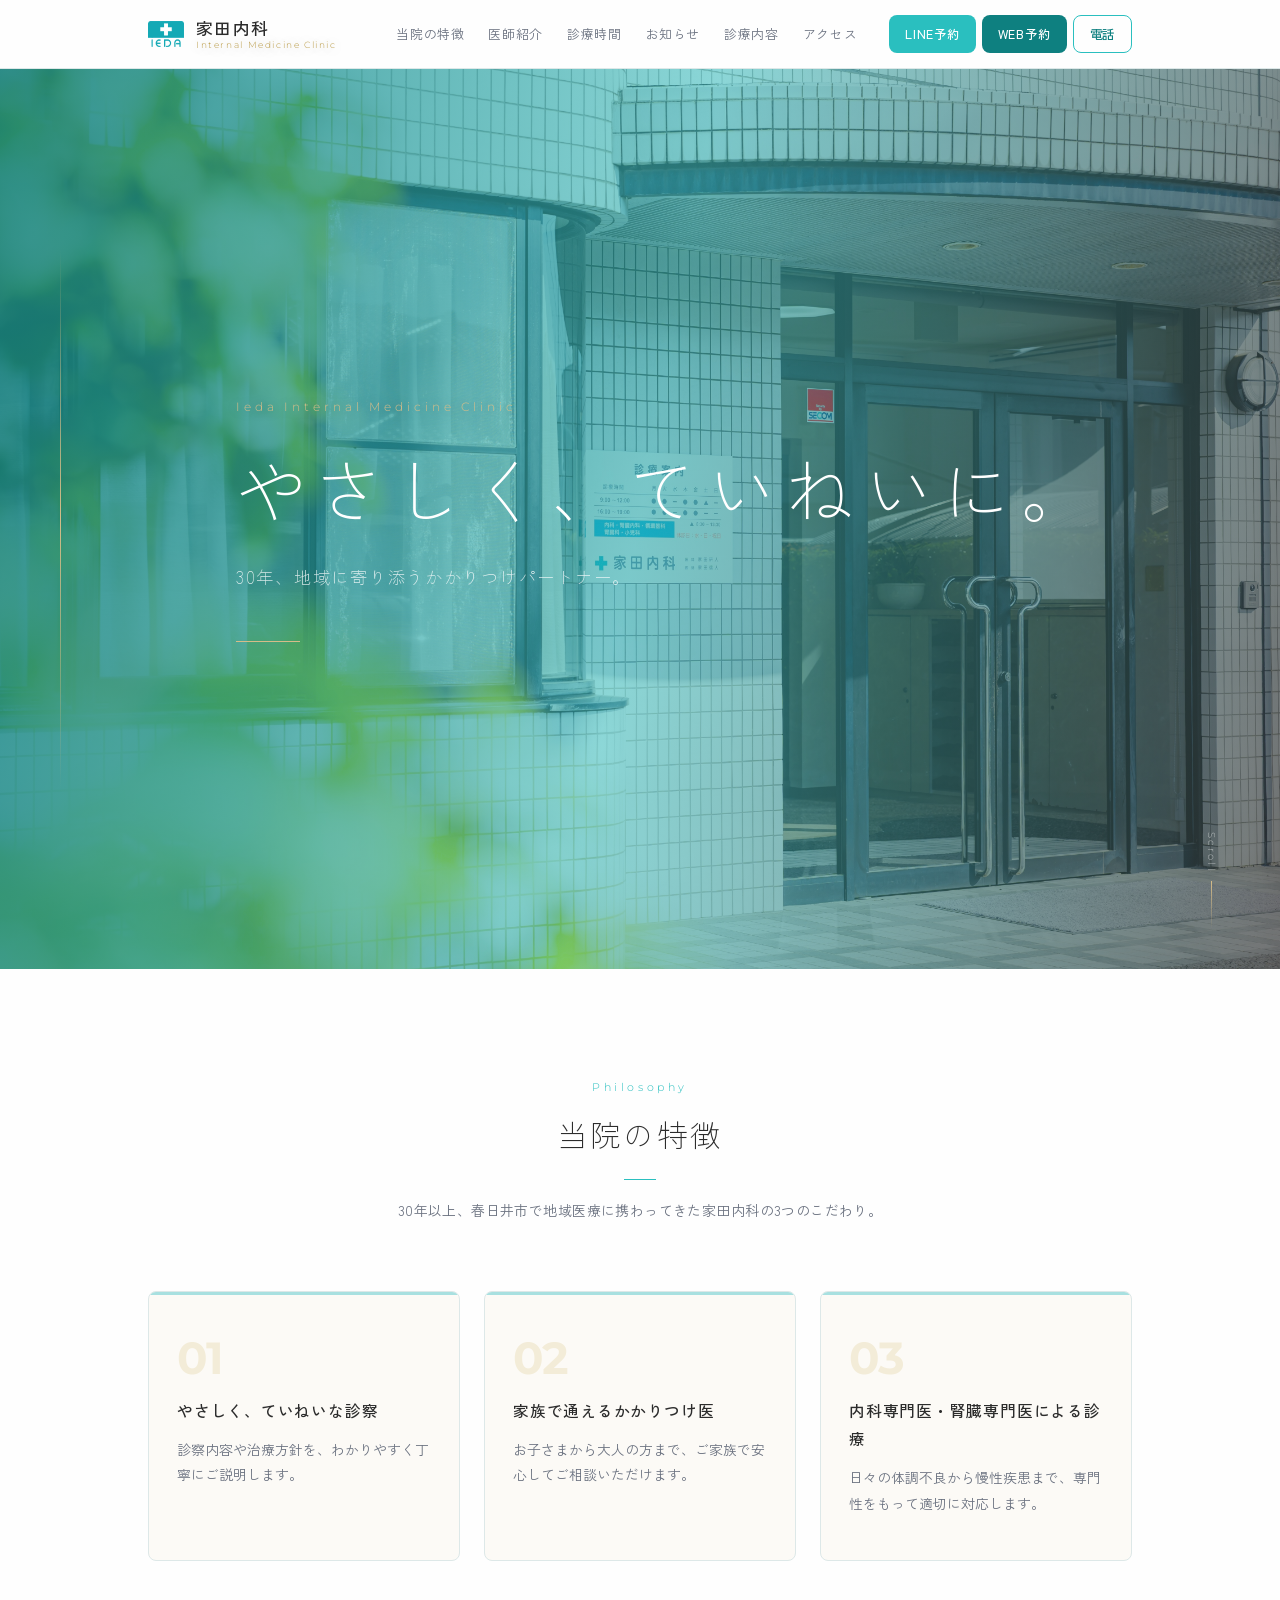
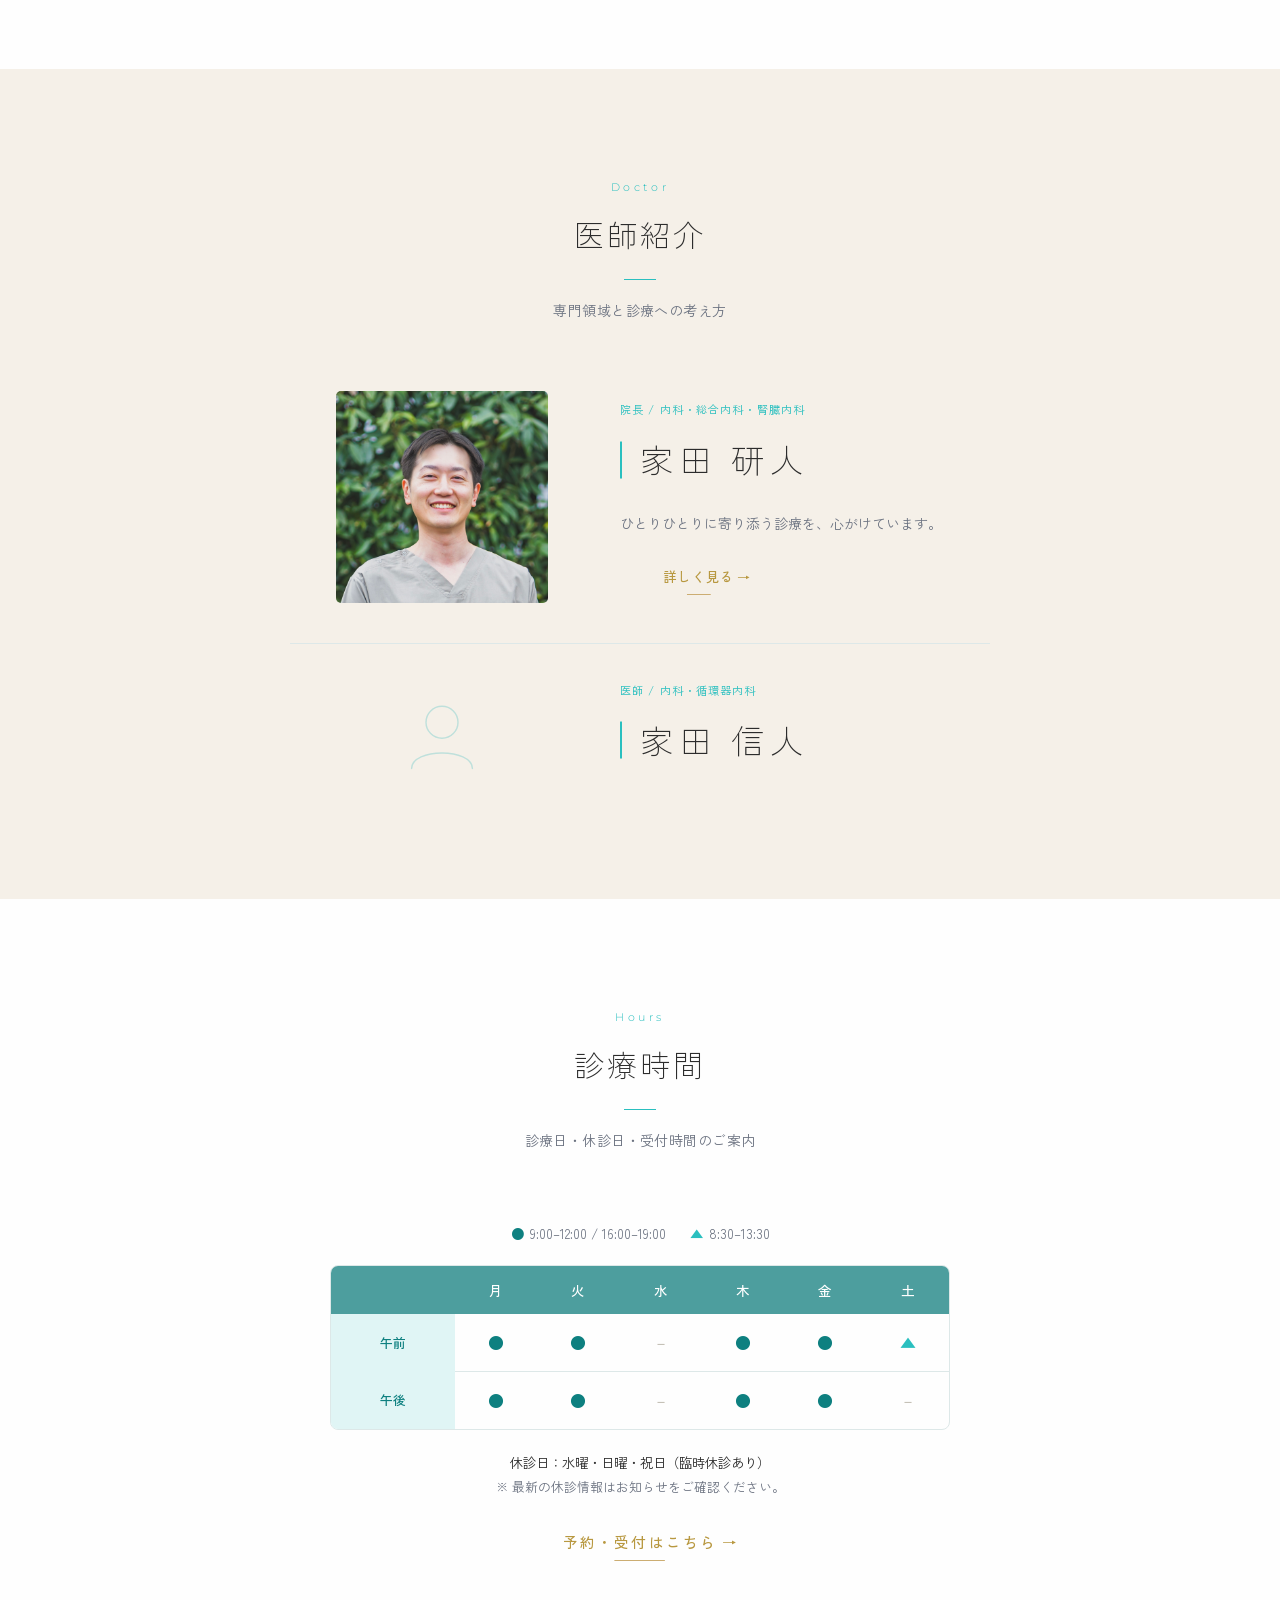
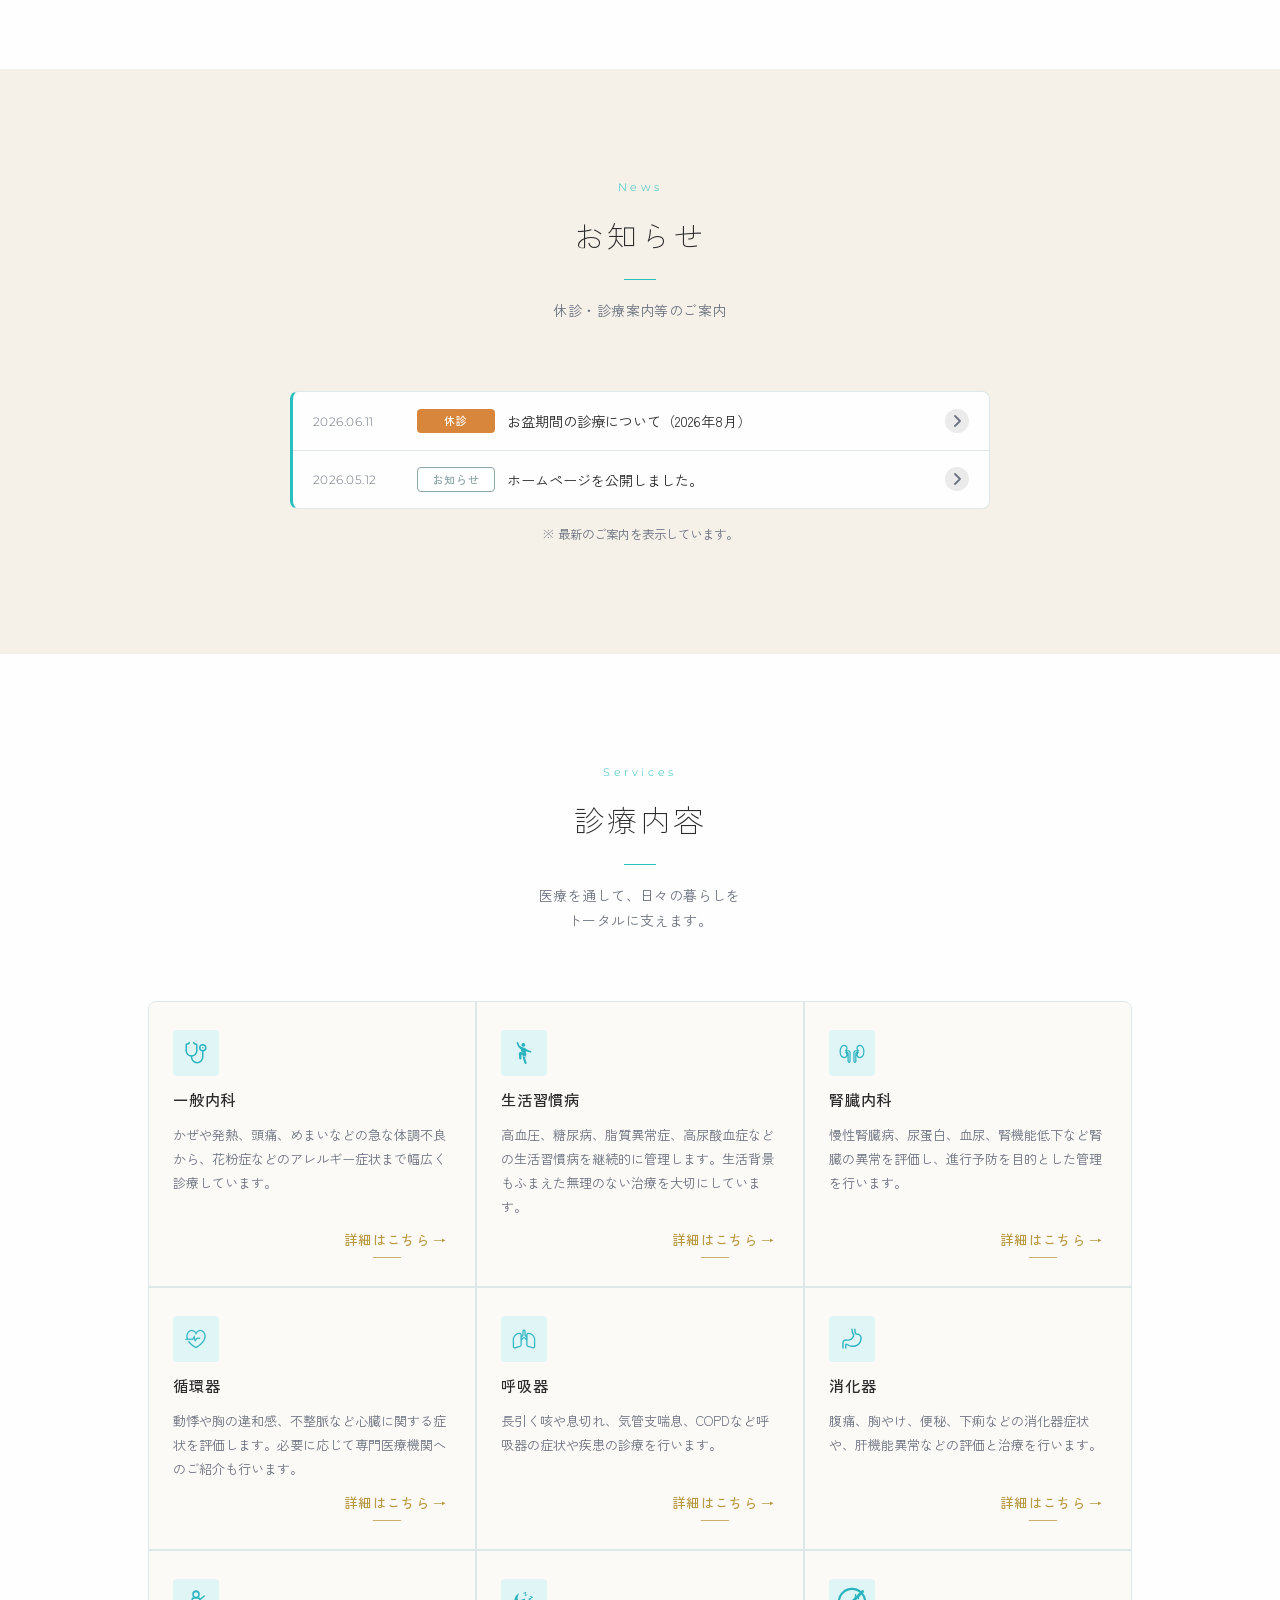
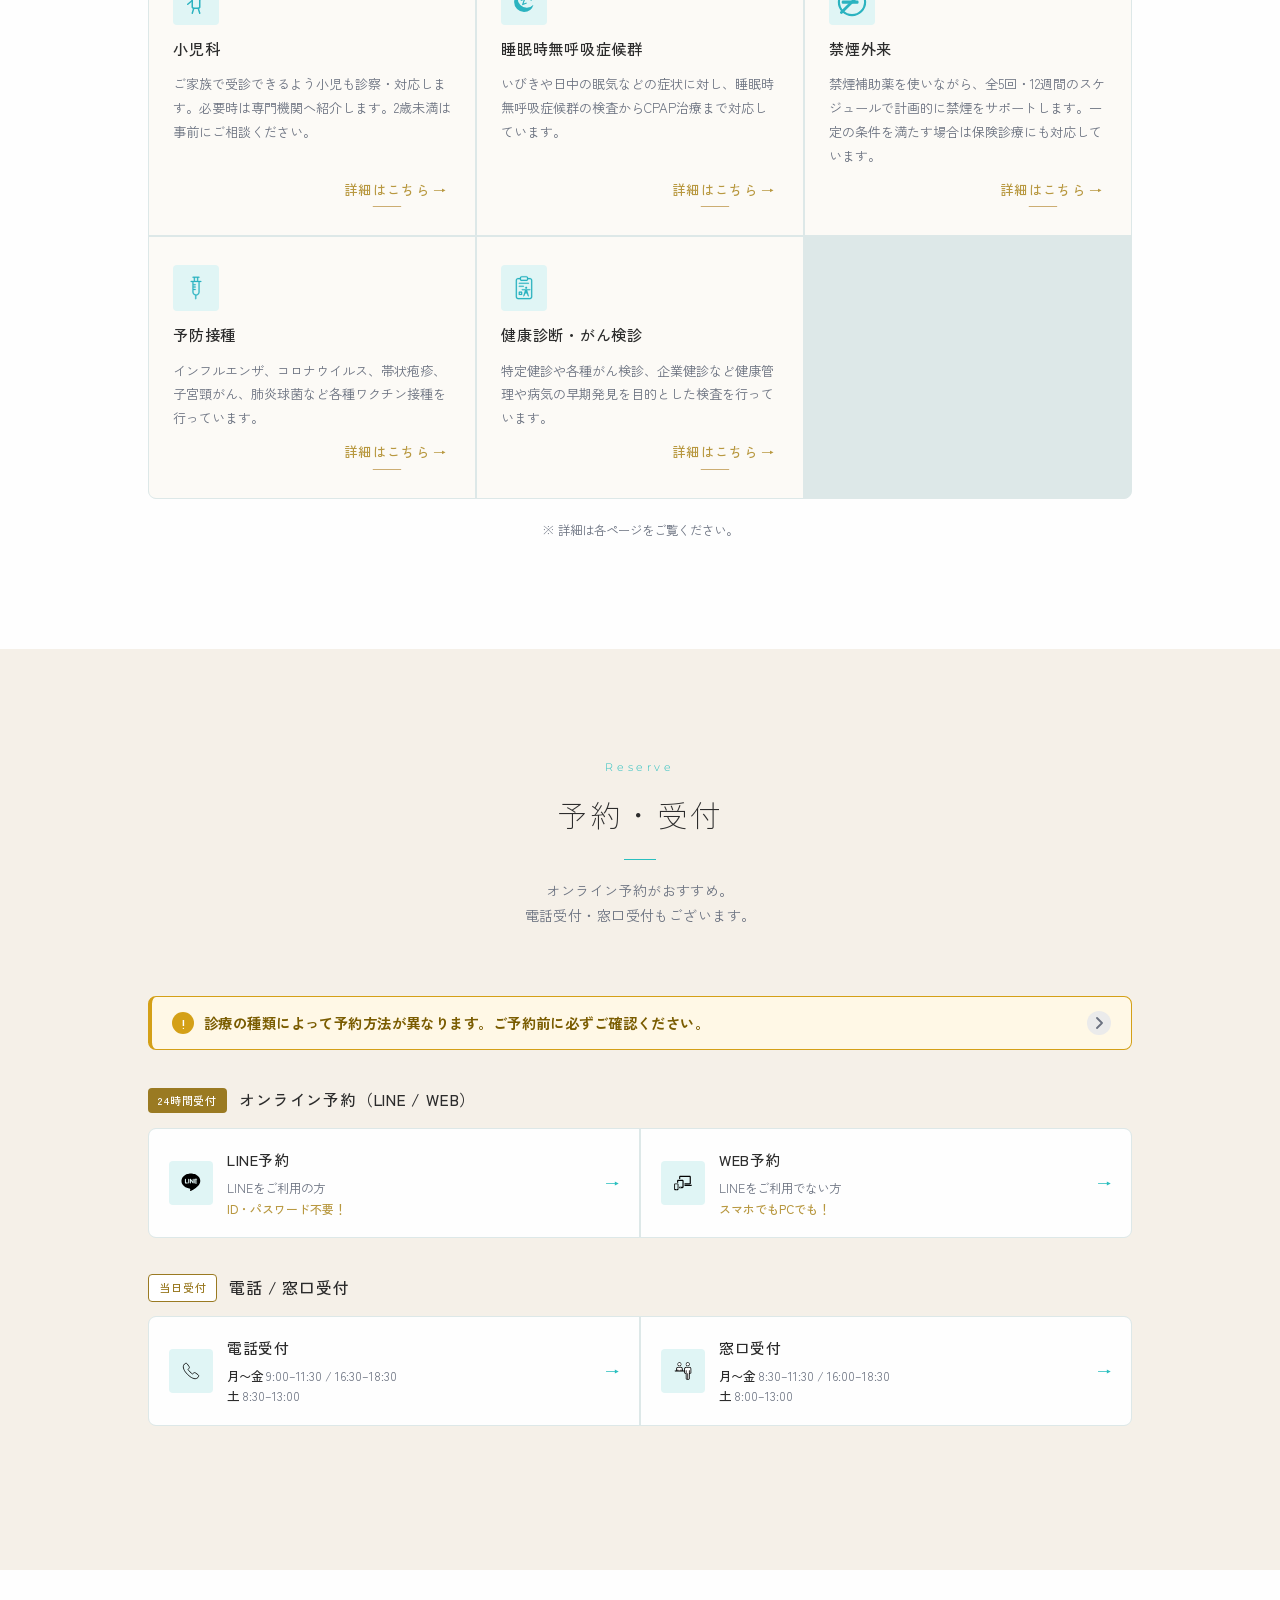
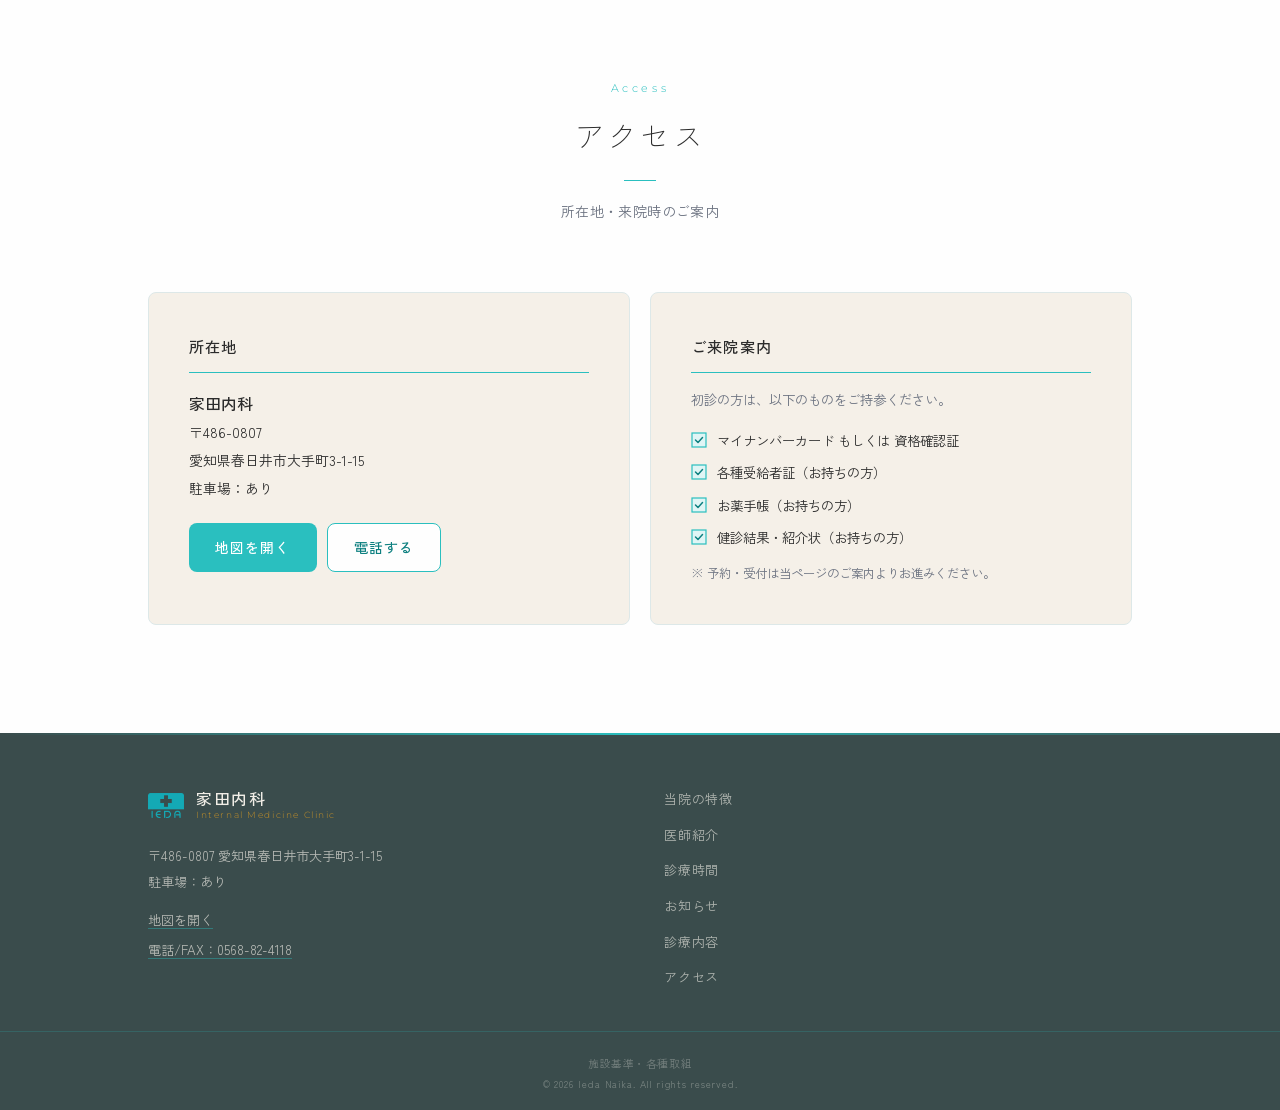
==== commit b1ae9e71: "禁煙外来ページを追加 Co-Authored-By: Claude Sonnet 5 <noreply@anthropic.com>" ====
--- a/index.html
+++ b/index.html
@@ -609,6 +609,14 @@
           </article>
 
           <article class="service-card js-fade">
+            <div class="service-icon"><img src="icons/service-tobacco.svg"     alt="" aria-hidden="true" loading="lazy" /></div>
+            <h3 class="service-title">禁煙外来</h3>
+            <p class="service-text">禁煙補助薬を使いながら、全5回・12週間のスケジュールで計画的に禁煙をサポートします。一定の条件を満たす場合は保険診療にも対応しています。</p>
+            <p class="service-text--short">禁煙補助薬を使いながら、全5回・12週間で計画的に禁煙をサポートします。</p>
+            <a class="lux-link" href="service-tobacco.html"><span>詳細はこちら</span><span class="lux-link-bar" aria-hidden="true"></span></a>
+          </article>
+
+          <article class="service-card js-fade">
             <div class="service-icon"><img src="icons/service-vaccine.svg"     alt="" aria-hidden="true" loading="lazy" /></div>
             <h3 class="service-title">予防接種</h3>
             <p class="service-text">インフルエンザ、コロナウイルス、帯状疱疹、子宮頸がん、肺炎球菌など各種ワクチン接種を行っています。</p>
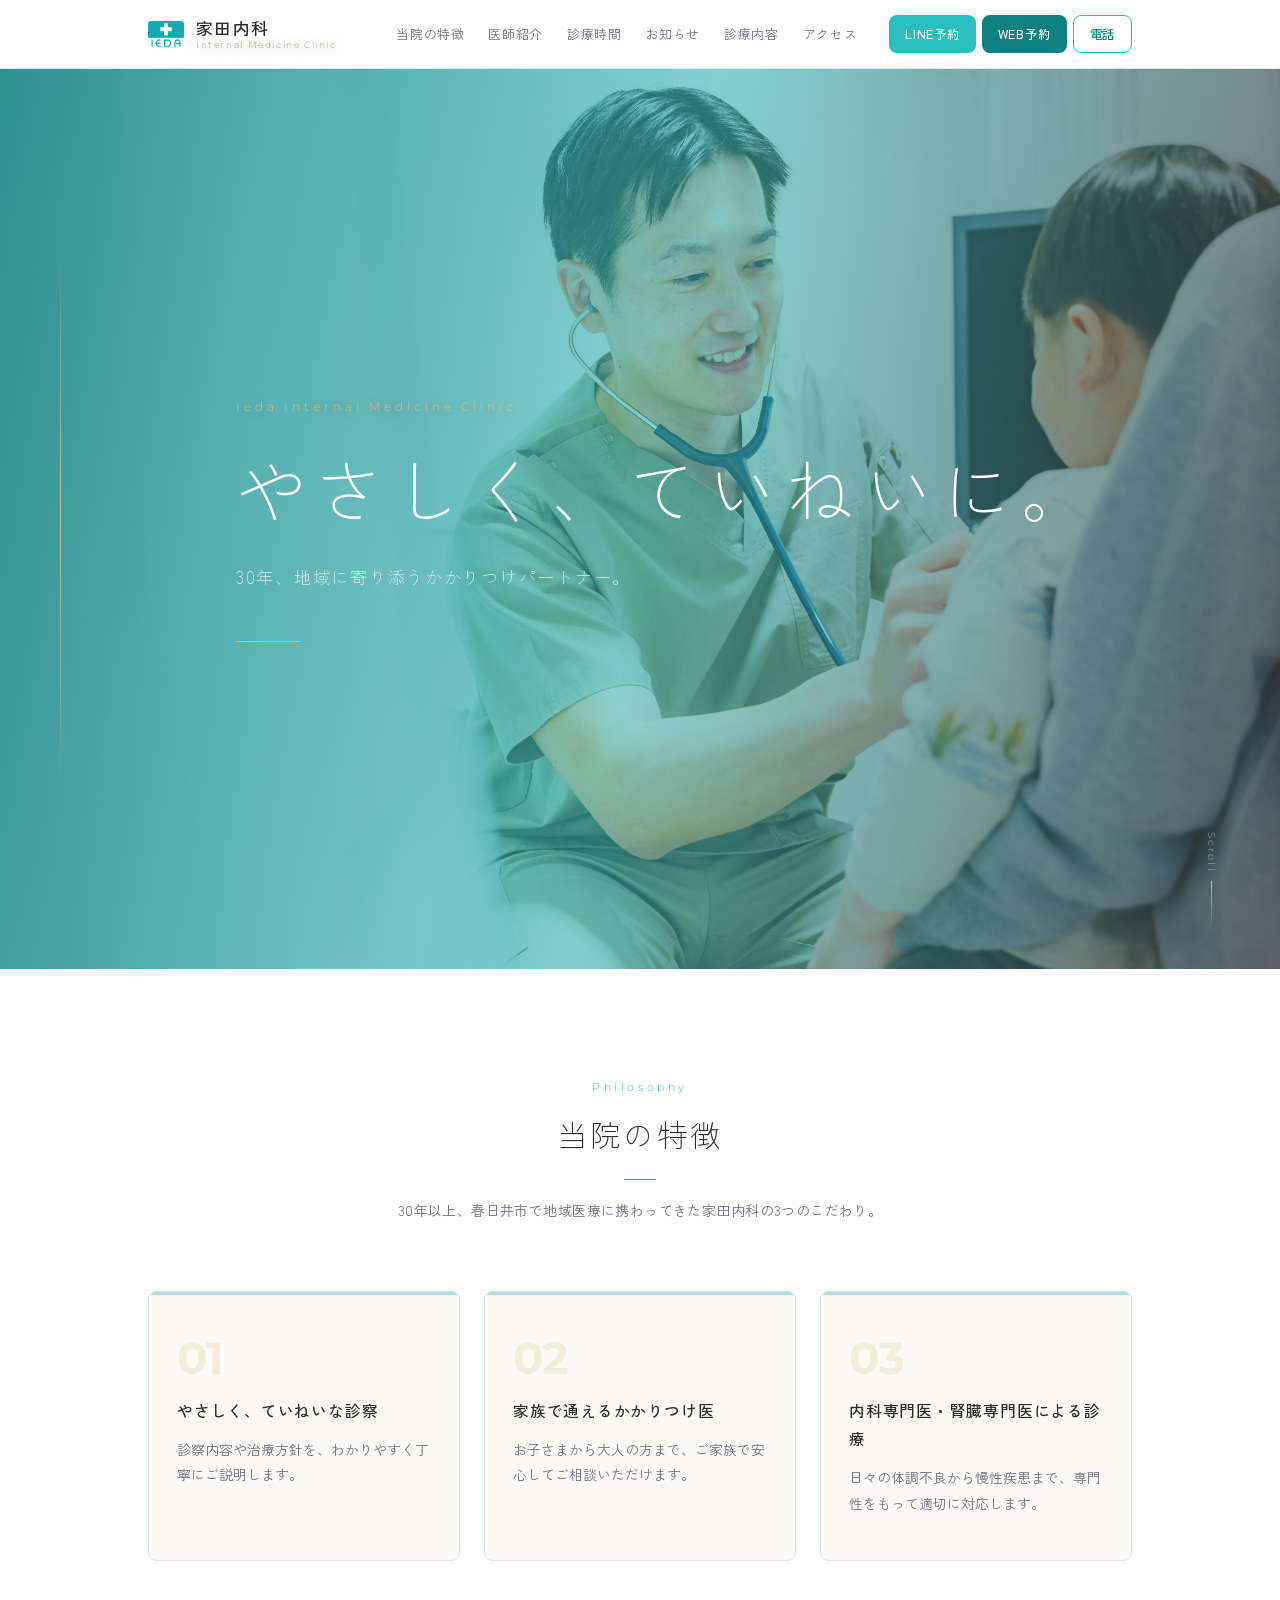
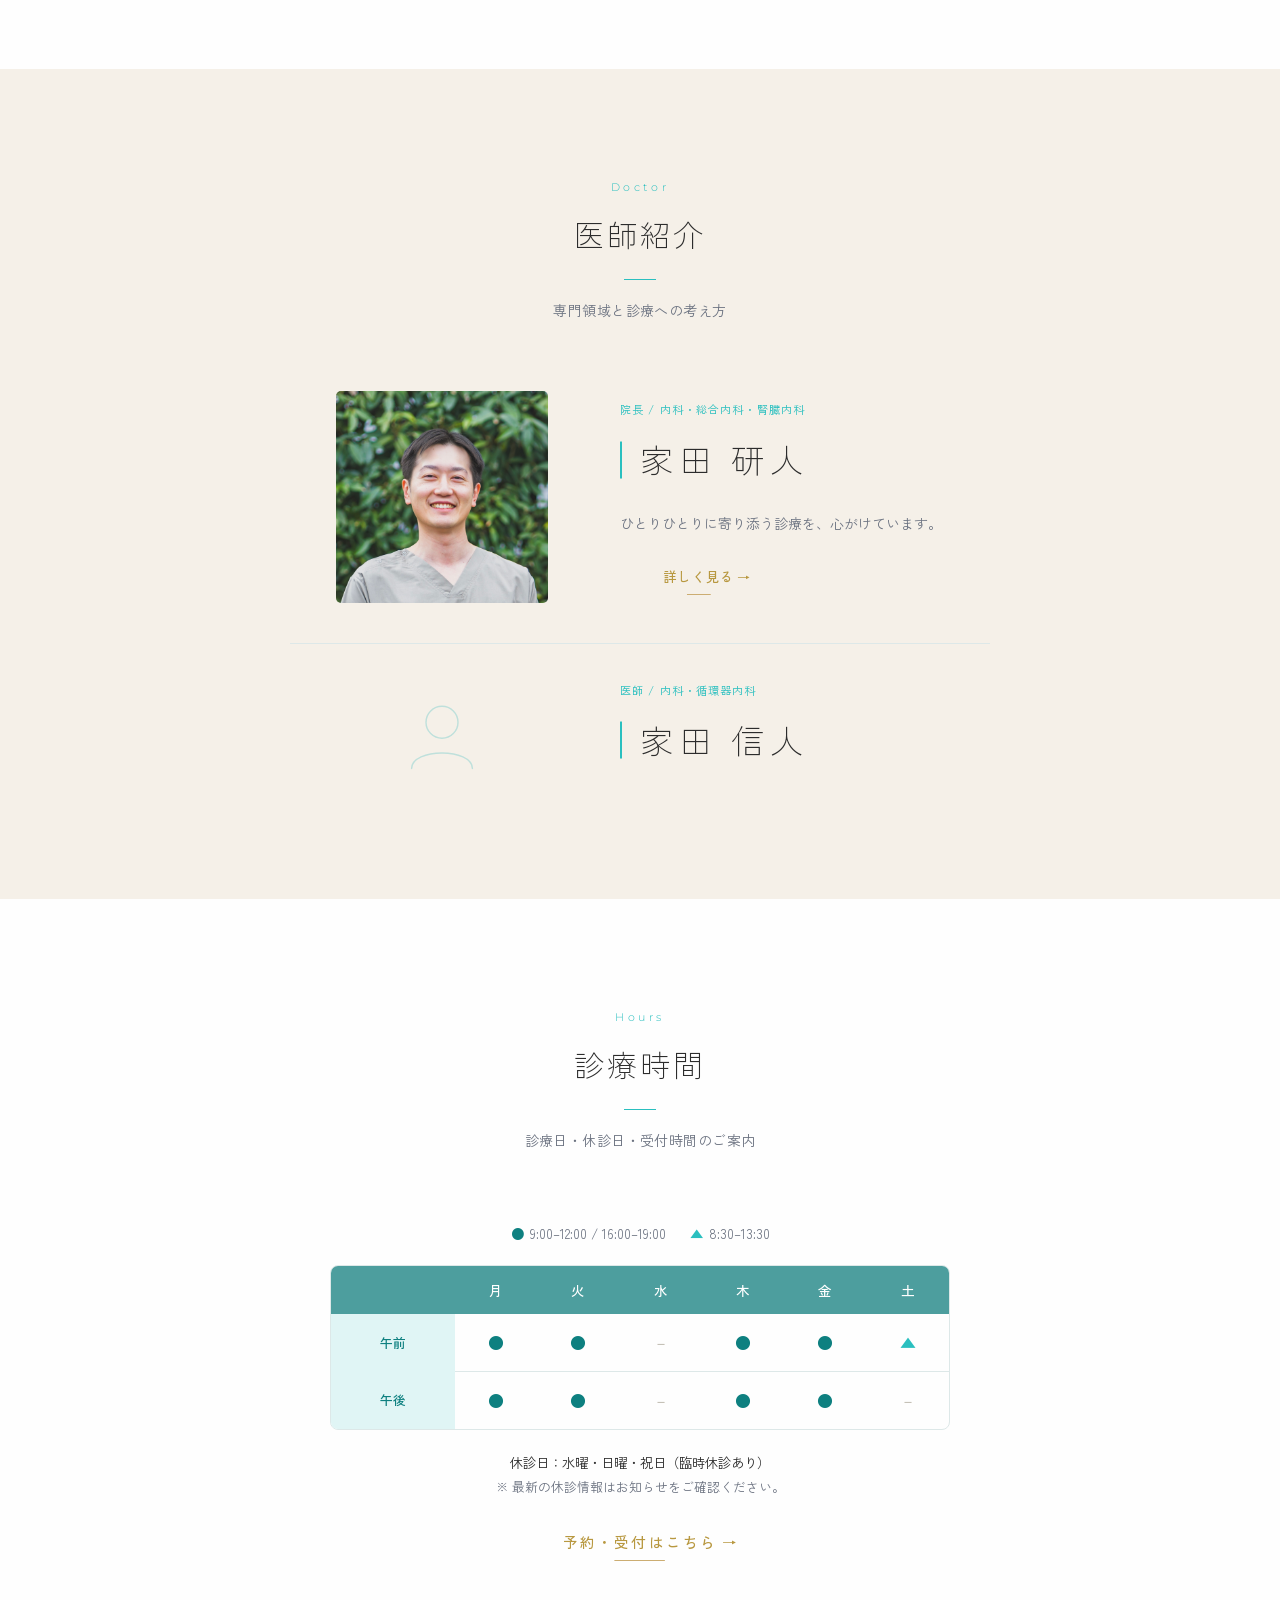
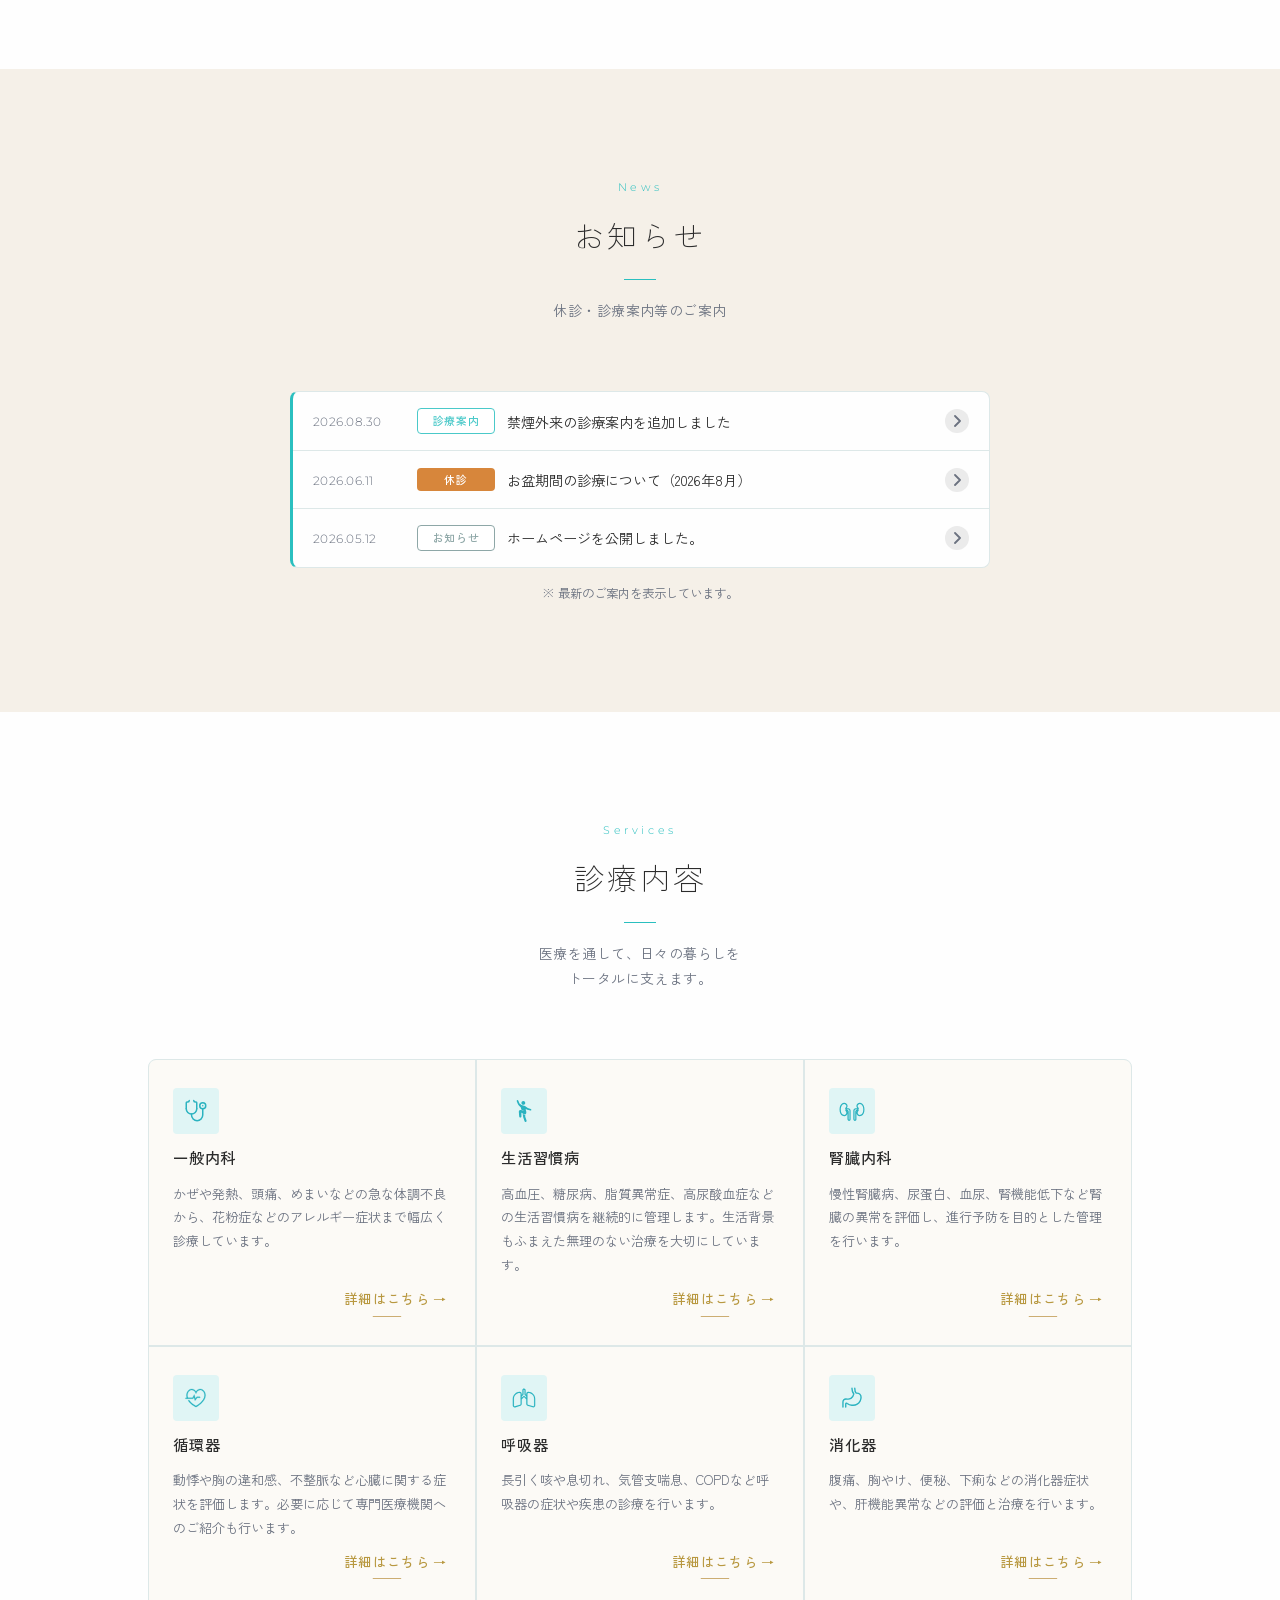
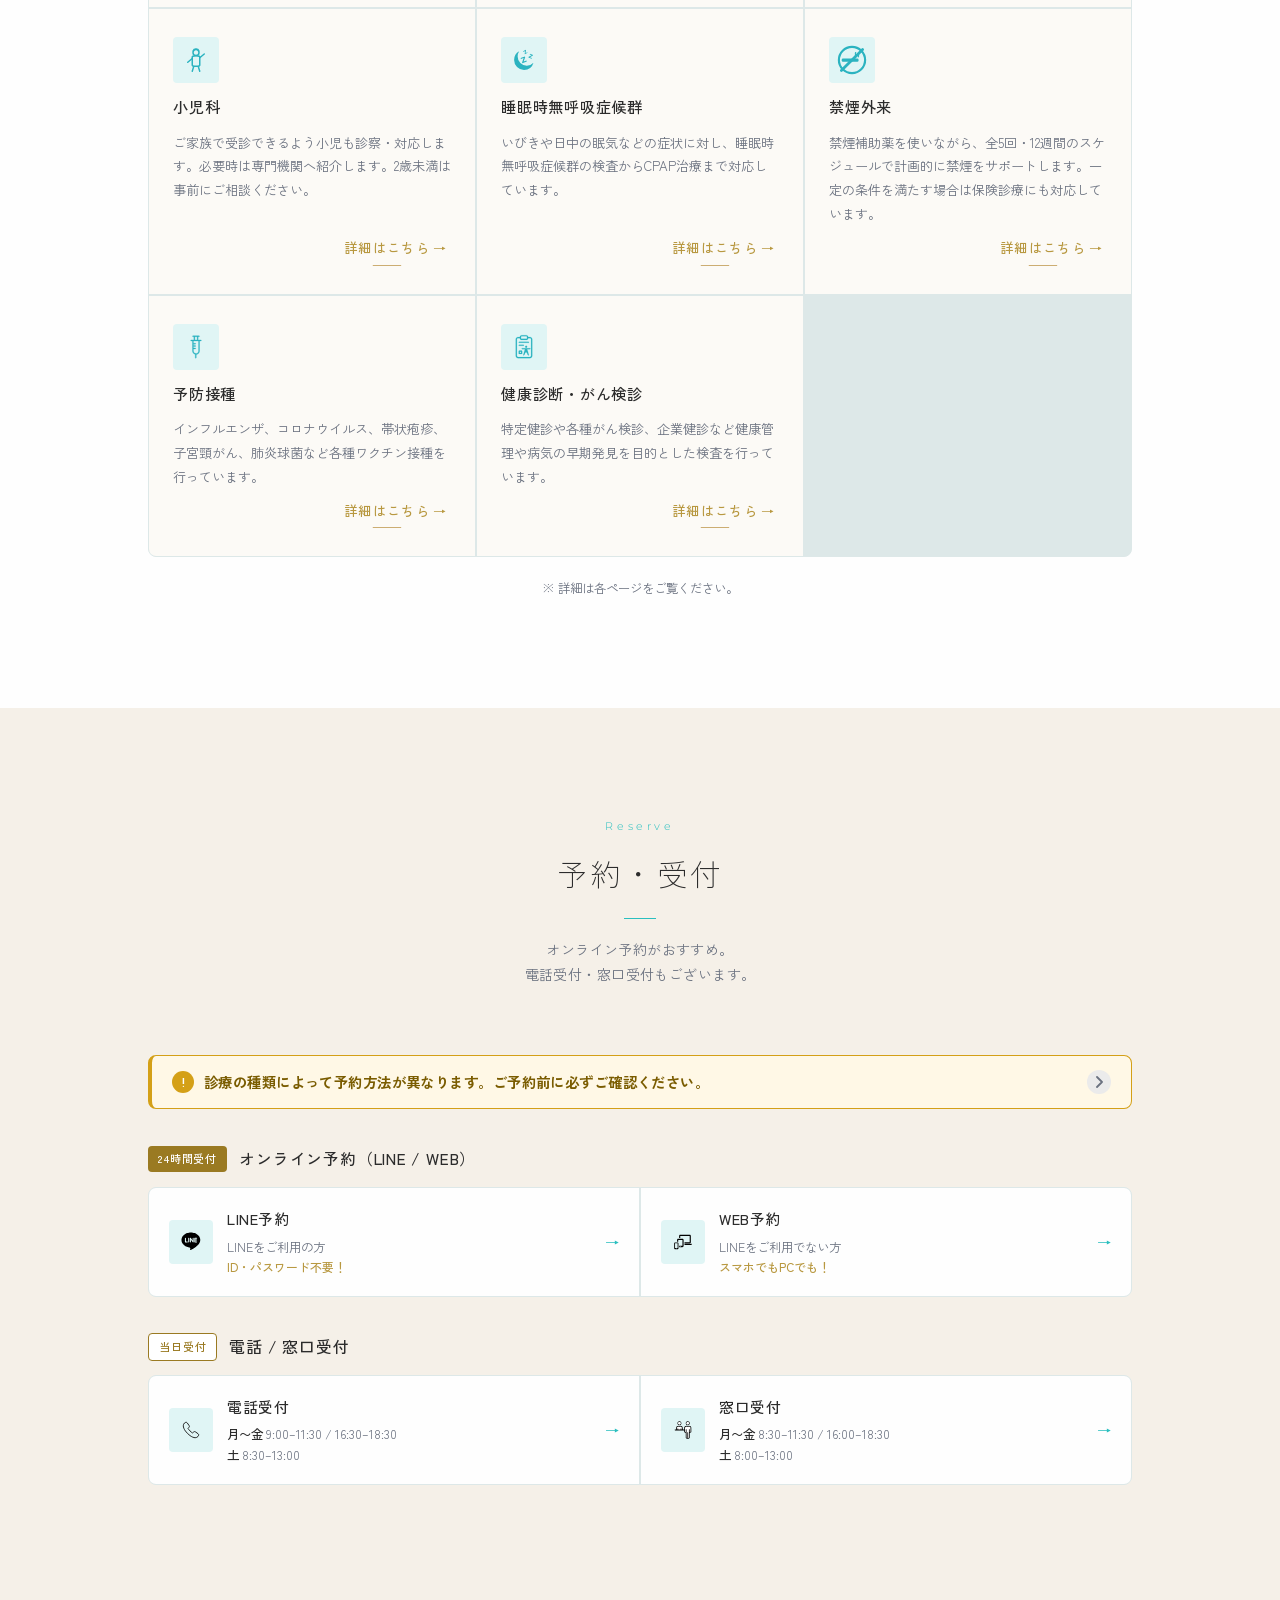
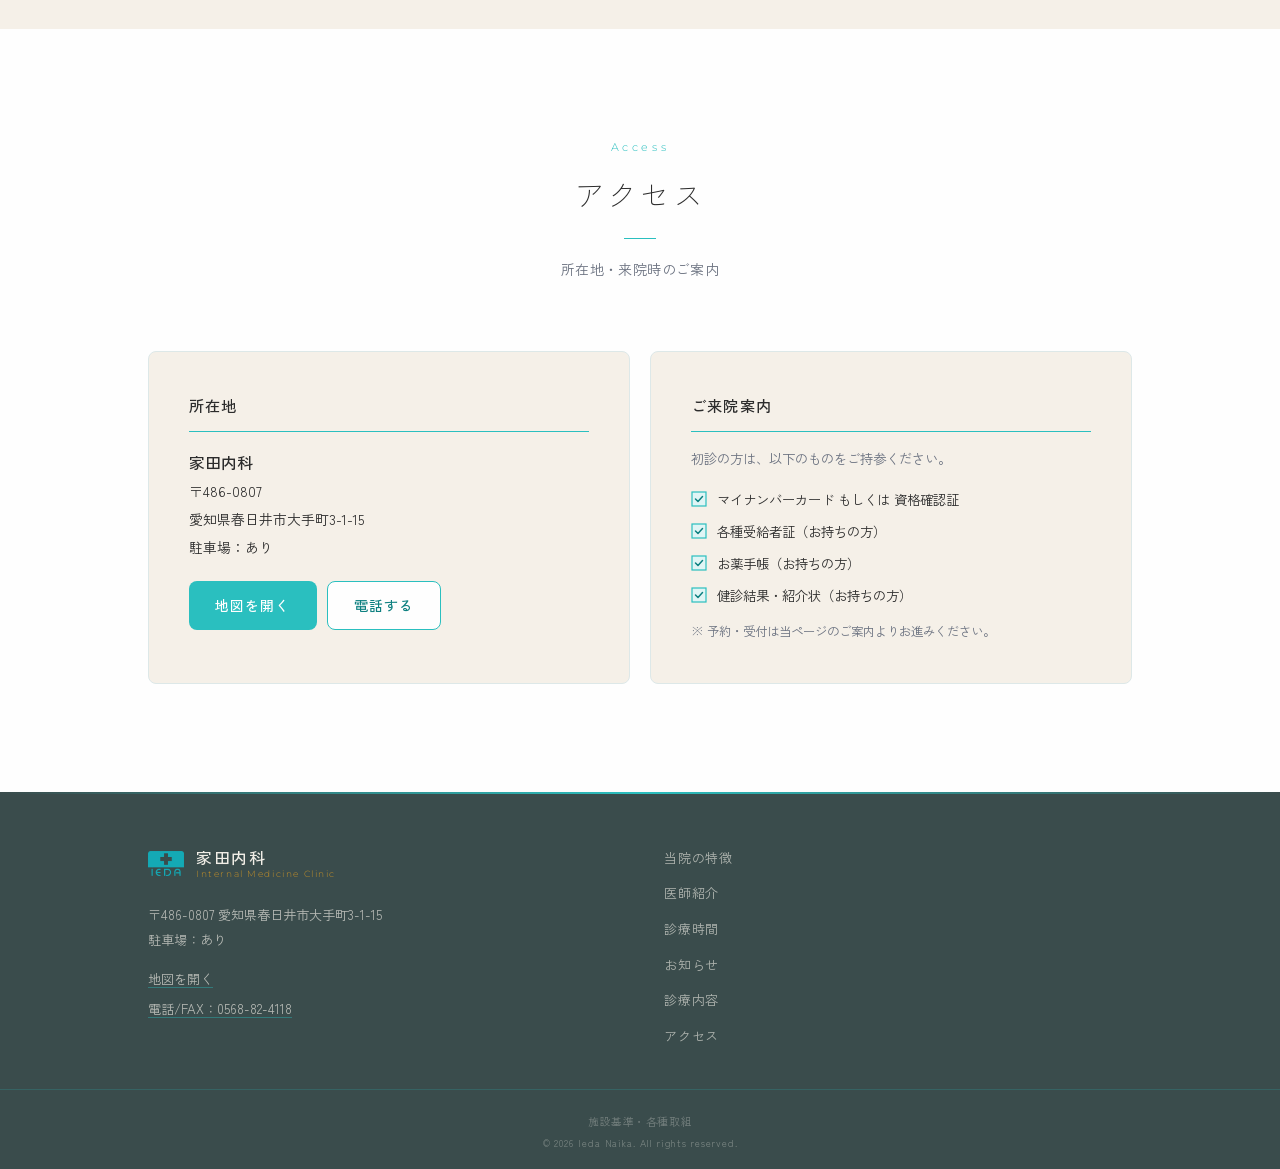
==== commit 59f0eca3: "禁煙外来ページ追加のお知らせを掲載" ====
--- a/index.html
+++ b/index.html
@@ -454,6 +454,20 @@
           <article class="news-item news-item--expandable">
             <details class="news-details">
               <summary class="news-summary">
+                <time class="news-date" datetime="2026-08-30">2026.08.30</time>
+                <span class="news-badge badge--service">診療案内</span>
+                <h3 class="news-title">禁煙外来の診療案内を追加しました</h3>
+                <span class="news-expand" aria-hidden="true"></span>
+              </summary>
+              <div class="news-body">
+                <p>禁煙補助薬を使いながら計画的に禁煙をサポートする「禁煙外来」の診療案内ページを公開しました。詳しくは<a href="service-tobacco.html">禁煙外来のご案内</a>をご覧ください。</p>
+              </div>
+            </details>
+          </article>
+
+          <article class="news-item news-item--expandable">
+            <details class="news-details">
+              <summary class="news-summary">
                 <time class="news-date" datetime="2026-06-11">2026.06.11</time>
                 <span class="news-badge badge--closed">休診</span>
                 <h3 class="news-title">お盆期間の診療について（2026年8月）</h3>
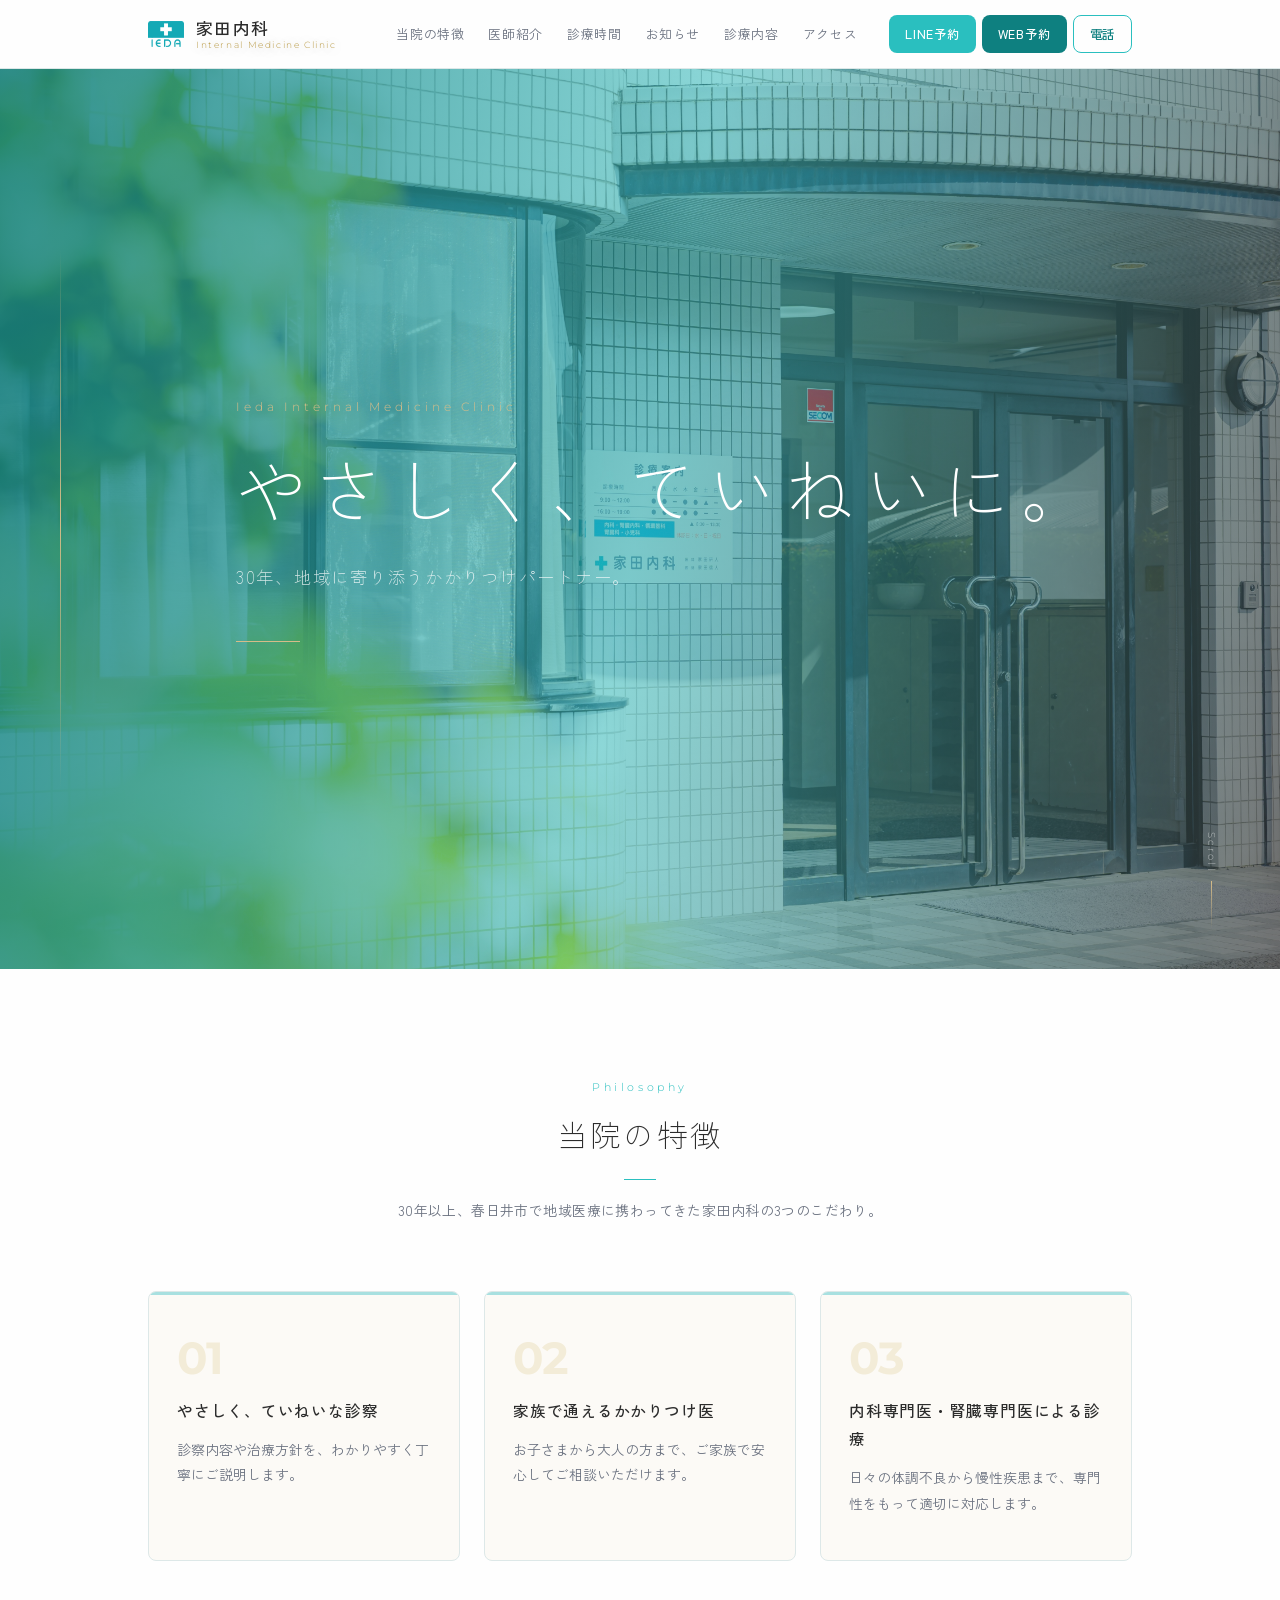
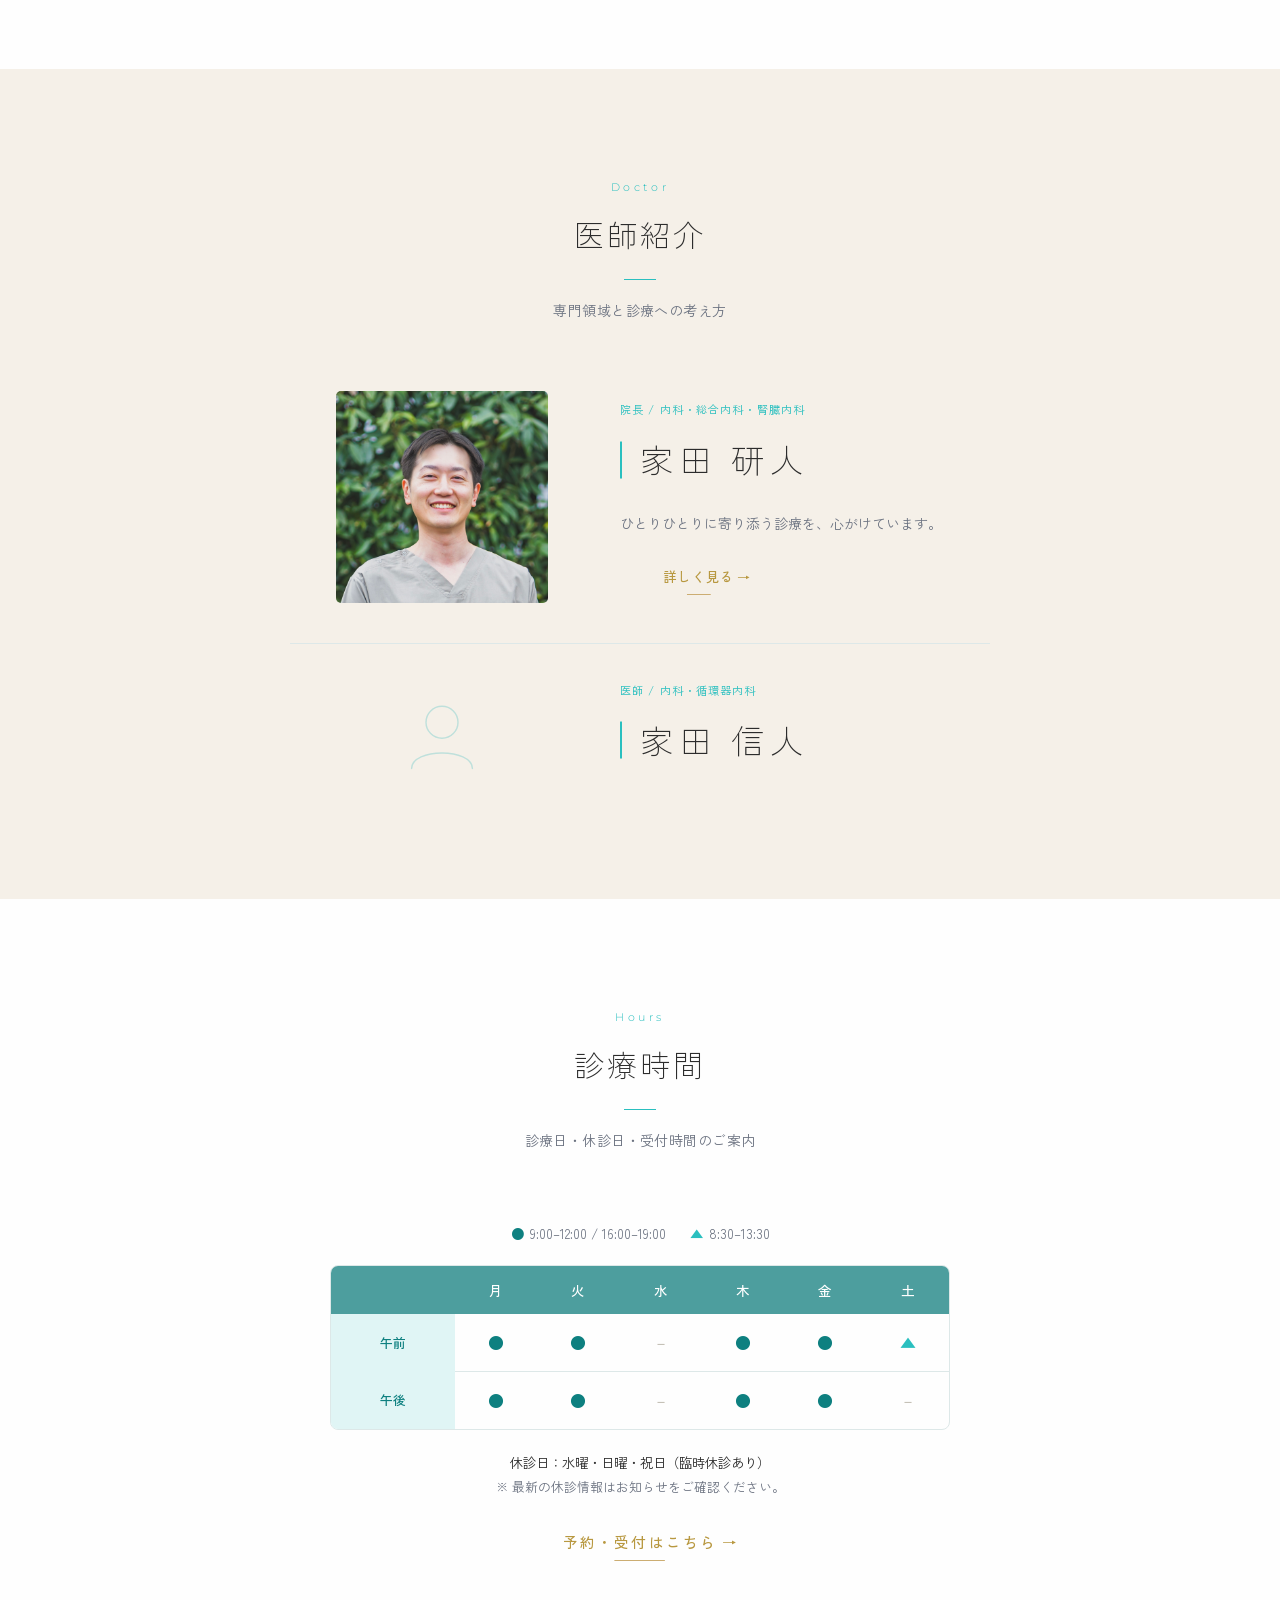
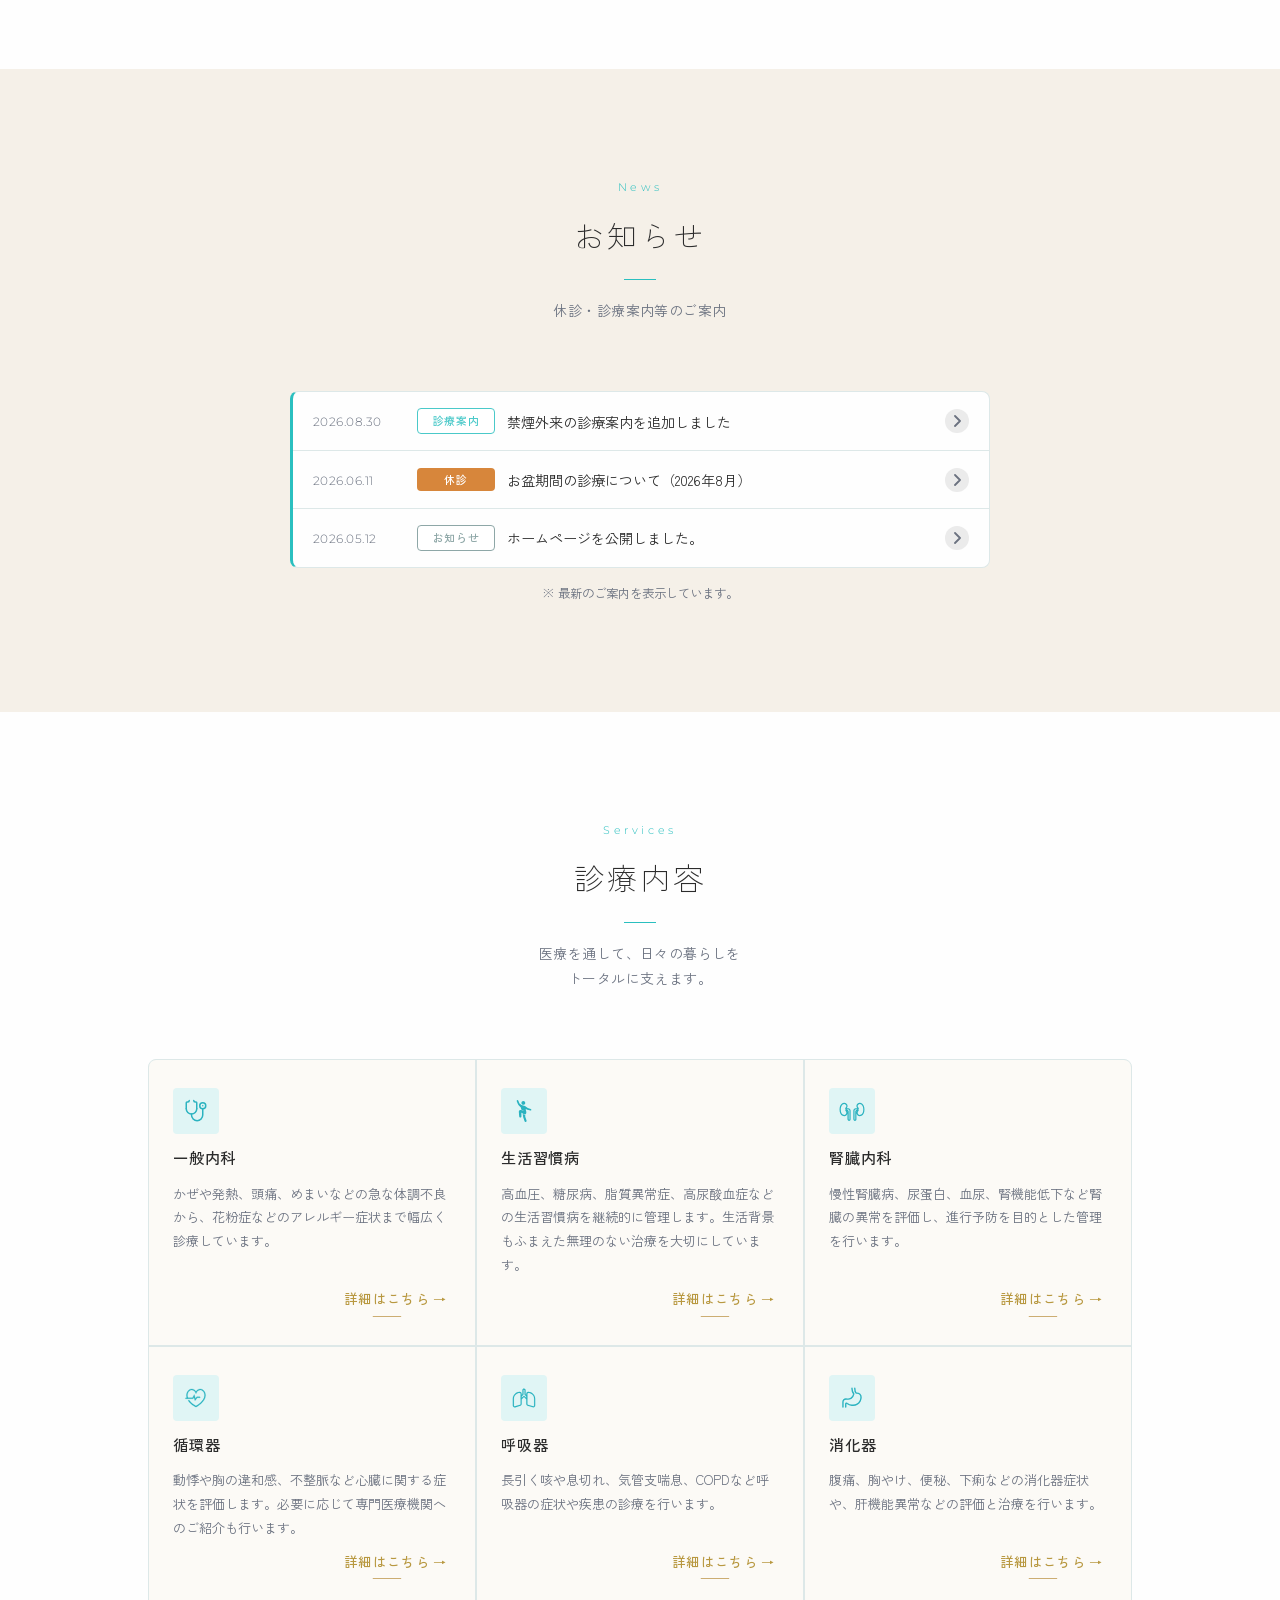
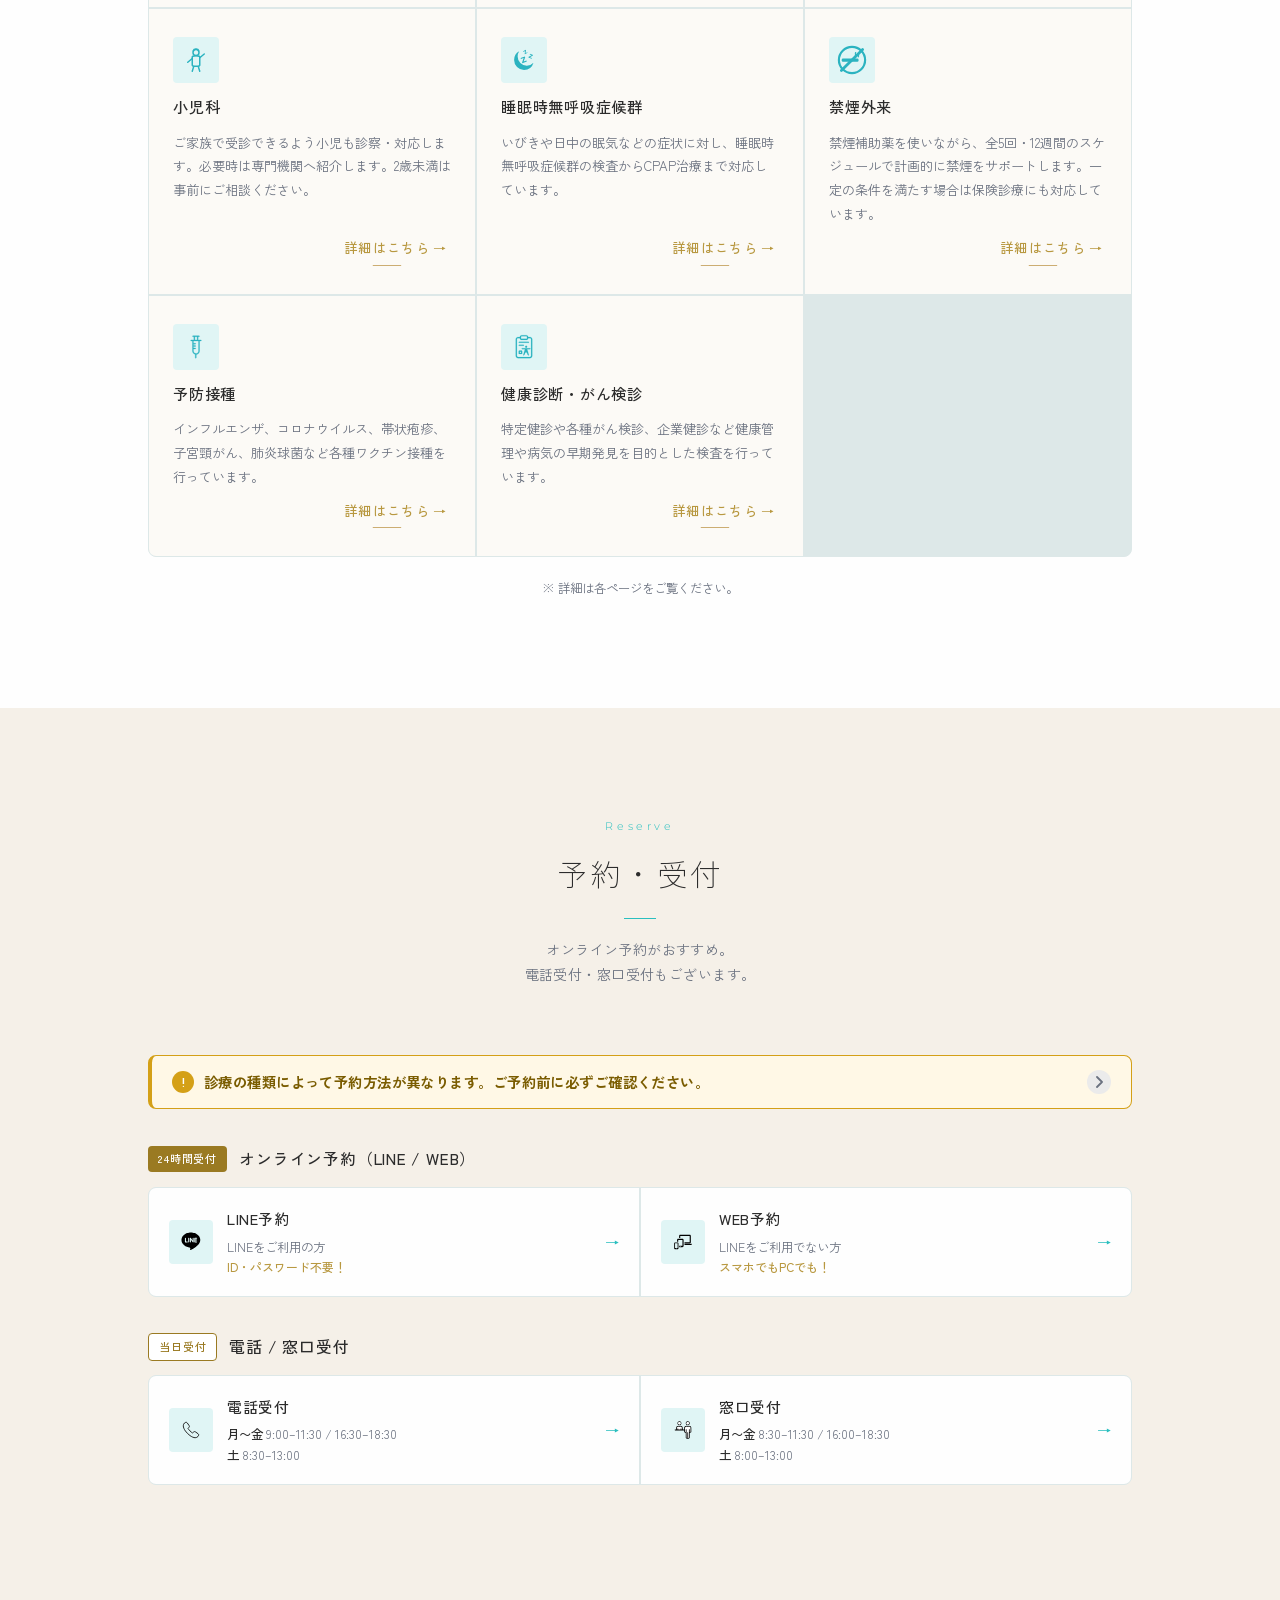
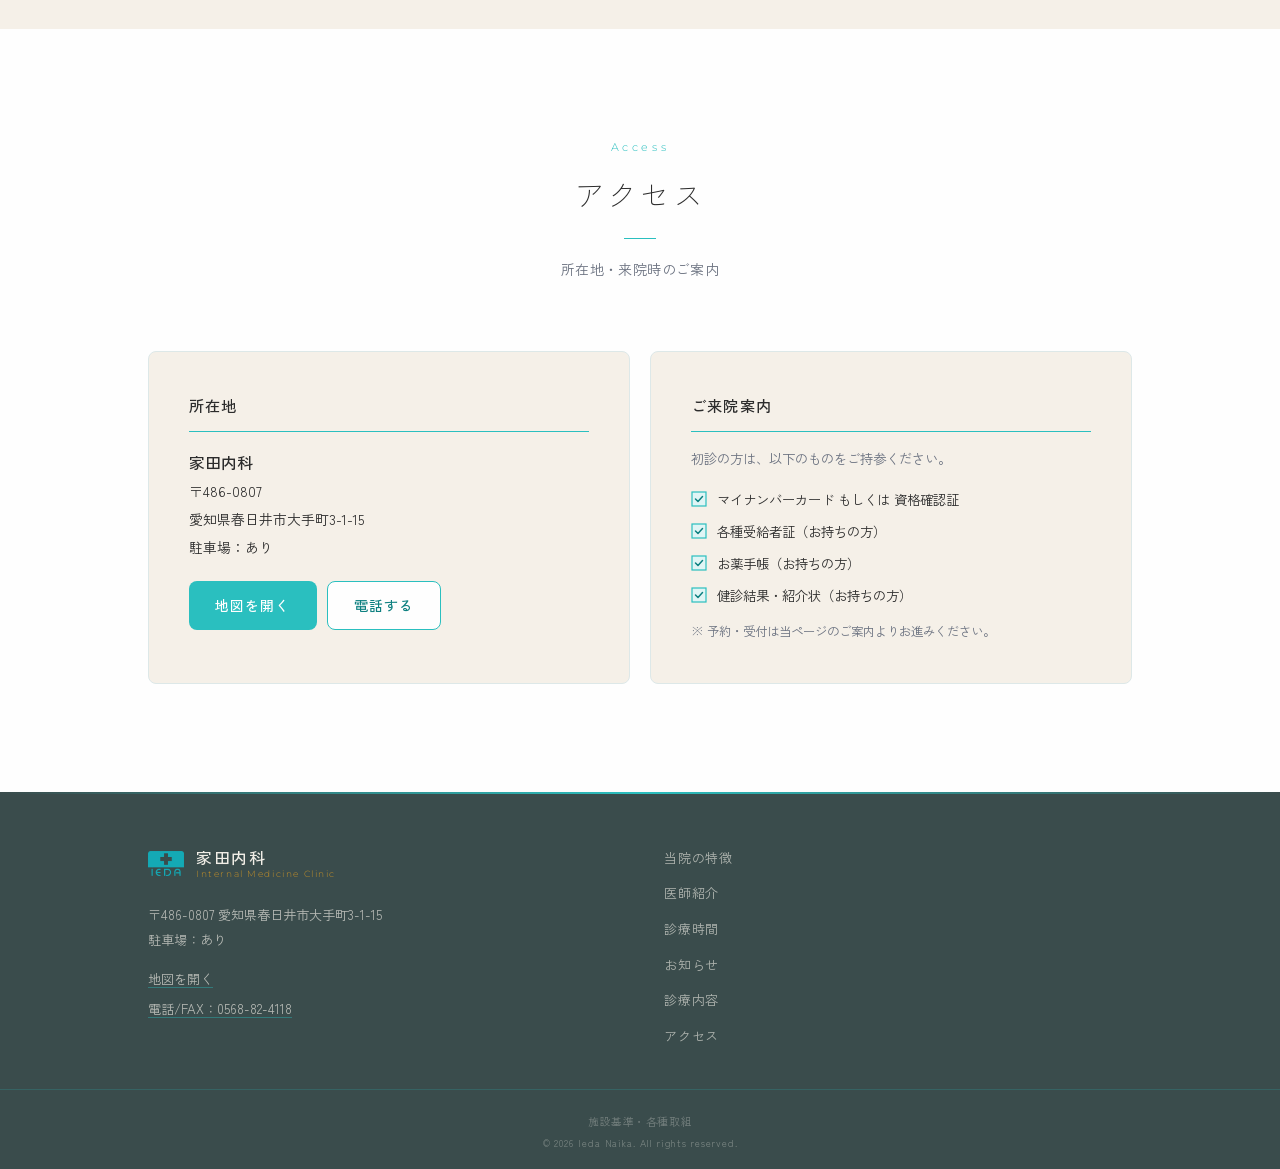
==== commit fffc6cba: "禁煙外来のSEO情報（構造化データ・meta description等）を追加" ====
--- a/index.html
+++ b/index.html
@@ -8,14 +8,14 @@
   <meta name="viewport" content="width=device-width, initial-scale=1.0" />
   <link rel="icon" type="image/png" href="favicon.png" />
   <title>家田内科｜春日井市の内科・総合内科・生活習慣病・腎臓内科・睡眠時無呼吸症候群・糖尿病</title>
-  <meta name="description" content="愛知県春日井市のかかりつけ医・家田内科。内科専門医・腎臓専門医在籍。内科・総合内科・腎臓内科・糖尿病・高血圧・脂質異常症・睡眠時無呼吸症候群・循環器・呼吸器・消化器・小児・健康診断に対応。LINE予約・WEB予約24時間可能。" />
+  <meta name="description" content="愛知県春日井市のかかりつけ医・家田内科。内科専門医・腎臓専門医在籍。内科・総合内科・腎臓内科・糖尿病・高血圧・脂質異常症・睡眠時無呼吸症候群・禁煙外来・循環器・呼吸器・消化器・小児・健康診断に対応。LINE予約・WEB予約24時間可能。" />
 
   <!-- ===========================
        OGP（SNSシェア時の表示）
   =========================== -->
   <meta property="og:type"        content="website" />
   <meta property="og:title"       content="家田内科｜春日井市の内科・総合内科・腎臓内科・生活習慣病・睡眠時無呼吸症候群・糖尿病" />
-  <meta property="og:description" content="愛知県春日井市のかかりつけ医・家田内科。内科専門医・腎臓専門医在籍。内科・総合内科・腎臓内科・糖尿病・高血圧・脂質異常症・睡眠時無呼吸症候群・循環器・呼吸器・消化器・小児・健康診断に対応。LINE予約・WEB予約24時間可能。" />
+  <meta property="og:description" content="愛知県春日井市のかかりつけ医・家田内科。内科専門医・腎臓専門医在籍。内科・総合内科・腎臓内科・糖尿病・高血圧・脂質異常症・睡眠時無呼吸症候群・禁煙外来・循環器・呼吸器・消化器・小児・健康診断に対応。LINE予約・WEB予約24時間可能。" />
   <meta property="og:url"         content="https://www.ieda-naika.jp/" />
   <meta property="og:image"       content="https://www.ieda-naika.jp/images/ogp.jpg" />
   <meta property="og:locale"      content="ja_JP" />
@@ -37,7 +37,7 @@
     "@type": ["MedicalClinic", "Physician"],
     "name": "家田内科",
     "alternateName": "Ieda Naika Clinic",
-    "description": "愛知県春日井市のかかりつけ医・家田内科。内科専門医・腎臓専門医在籍。内科・総合内科・腎臓内科・糖尿病・高血圧・脂質異常症・睡眠時無呼吸症候群・循環器・呼吸器・消化器・小児・健康診断に対応。LINE予約・WEB予約24時間可能。",
+    "description": "愛知県春日井市のかかりつけ医・家田内科。内科専門医・腎臓専門医在籍。内科・総合内科・腎臓内科・糖尿病・高血圧・脂質異常症・睡眠時無呼吸症候群・禁煙外来・循環器・呼吸器・消化器・小児・健康診断に対応。LINE予約・WEB予約24時間可能。",
     "url": "https://www.ieda-naika.jp/",
     "telephone": "+81-568-82-4118",
     "address": {
@@ -91,6 +91,7 @@
       { "@type": "MedicalTherapy", "name": "消化器診療（腹痛・胸やけ・肝機能異常）" },
       { "@type": "MedicalTherapy", "name": "小児科診療" },
       { "@type": "MedicalTherapy", "name": "睡眠時無呼吸症候群検査・CPAP治療" },
+      { "@type": "MedicalTherapy", "name": "禁煙外来（保険診療・自費診療）" },
       { "@type": "MedicalProcedure", "name": "予防接種（インフルエンザ・コロナ・帯状疱疹・子宮頸がん・肺炎球菌）" },
       { "@type": "DiagnosticProcedure", "name": "健康診断・特定健診・がん検診・企業健診" },
       { "@type": "MedicalTherapy", "name": "自由診療（各種点滴・AGA治療）" }
@@ -626,6 +627,7 @@
             <div class="service-icon"><img src="icons/service-tobacco.svg"     alt="" aria-hidden="true" loading="lazy" /></div>
             <h3 class="service-title">禁煙外来</h3>
             <p class="service-text">禁煙補助薬を使いながら、全5回・12週間のスケジュールで計画的に禁煙をサポートします。一定の条件を満たす場合は保険診療にも対応しています。</p>
+            <span class="sr-only">春日井市周辺で禁煙外来・禁煙治療をお考えの方はご相談ください。</span>
             <p class="service-text--short">禁煙補助薬を使いながら、全5回・12週間で計画的に禁煙をサポートします。</p>
             <a class="lux-link" href="service-tobacco.html"><span>詳細はこちら</span><span class="lux-link-bar" aria-hidden="true"></span></a>
           </article>
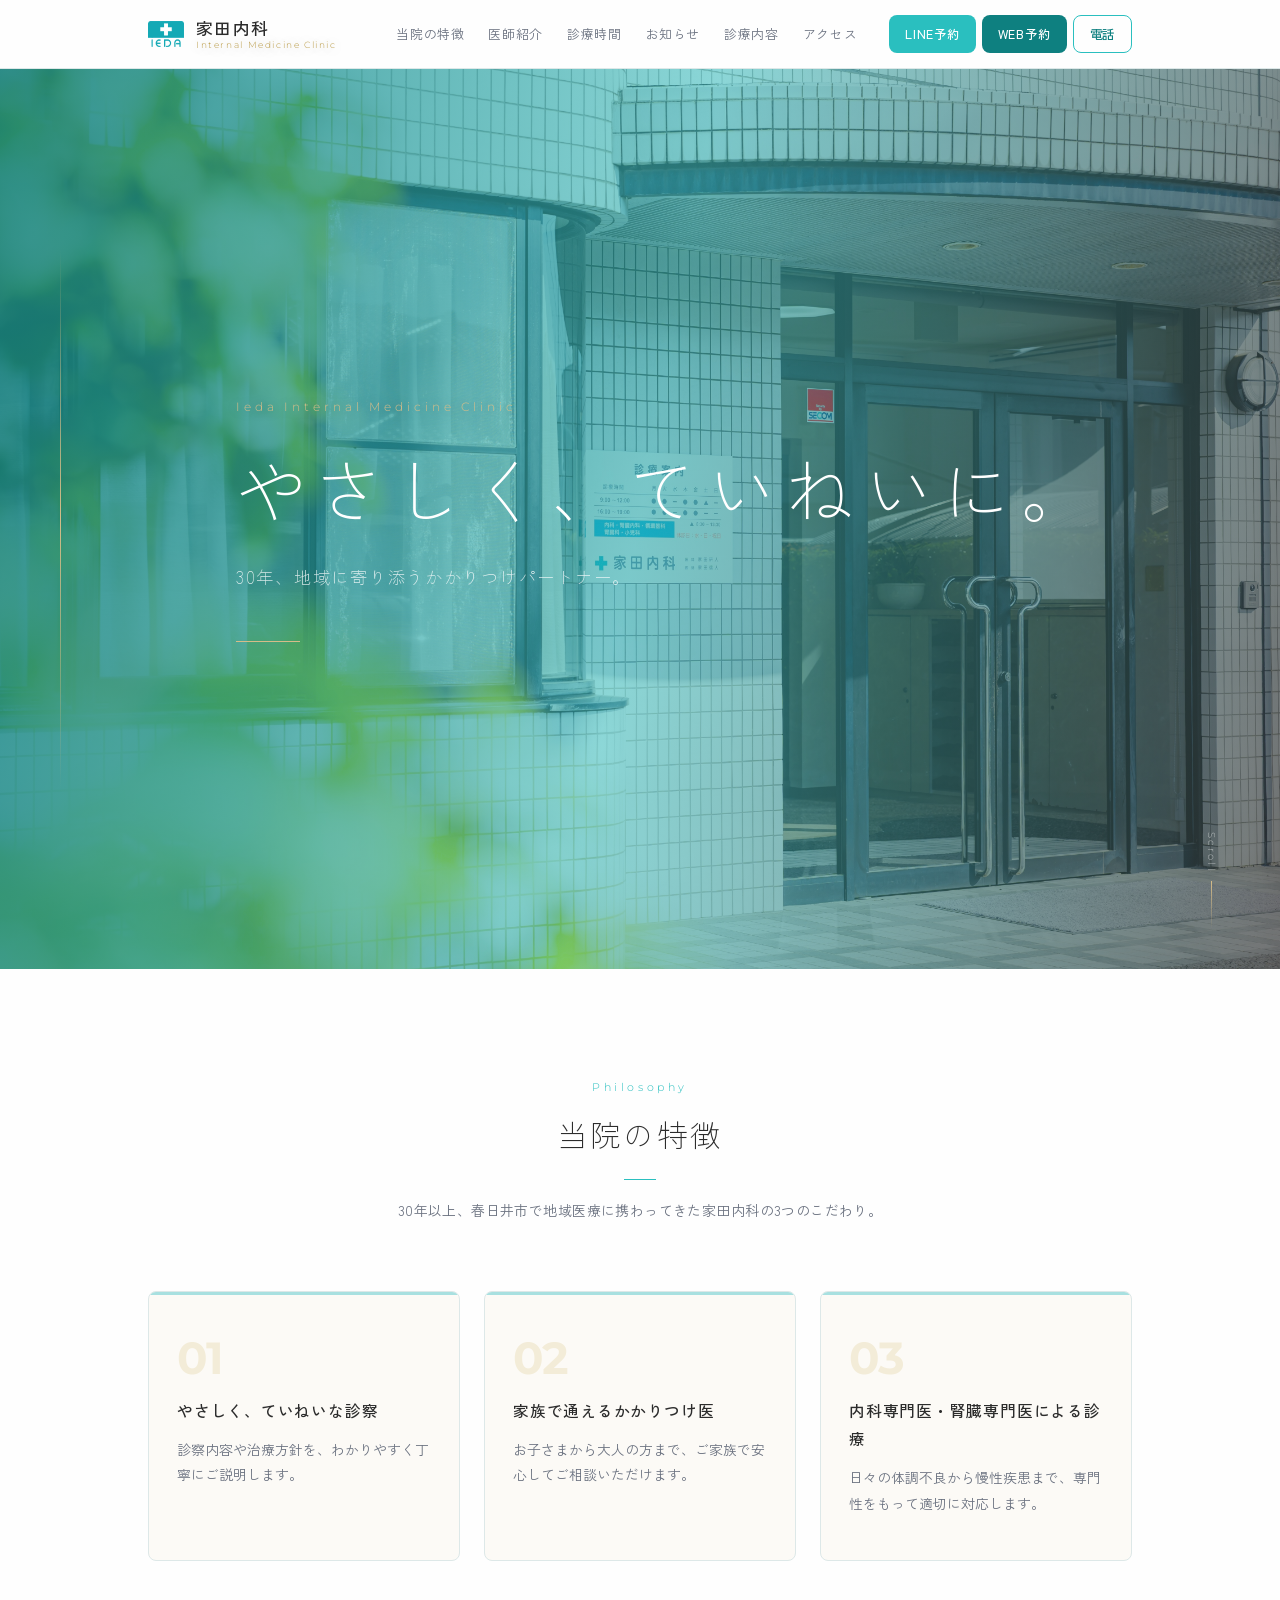
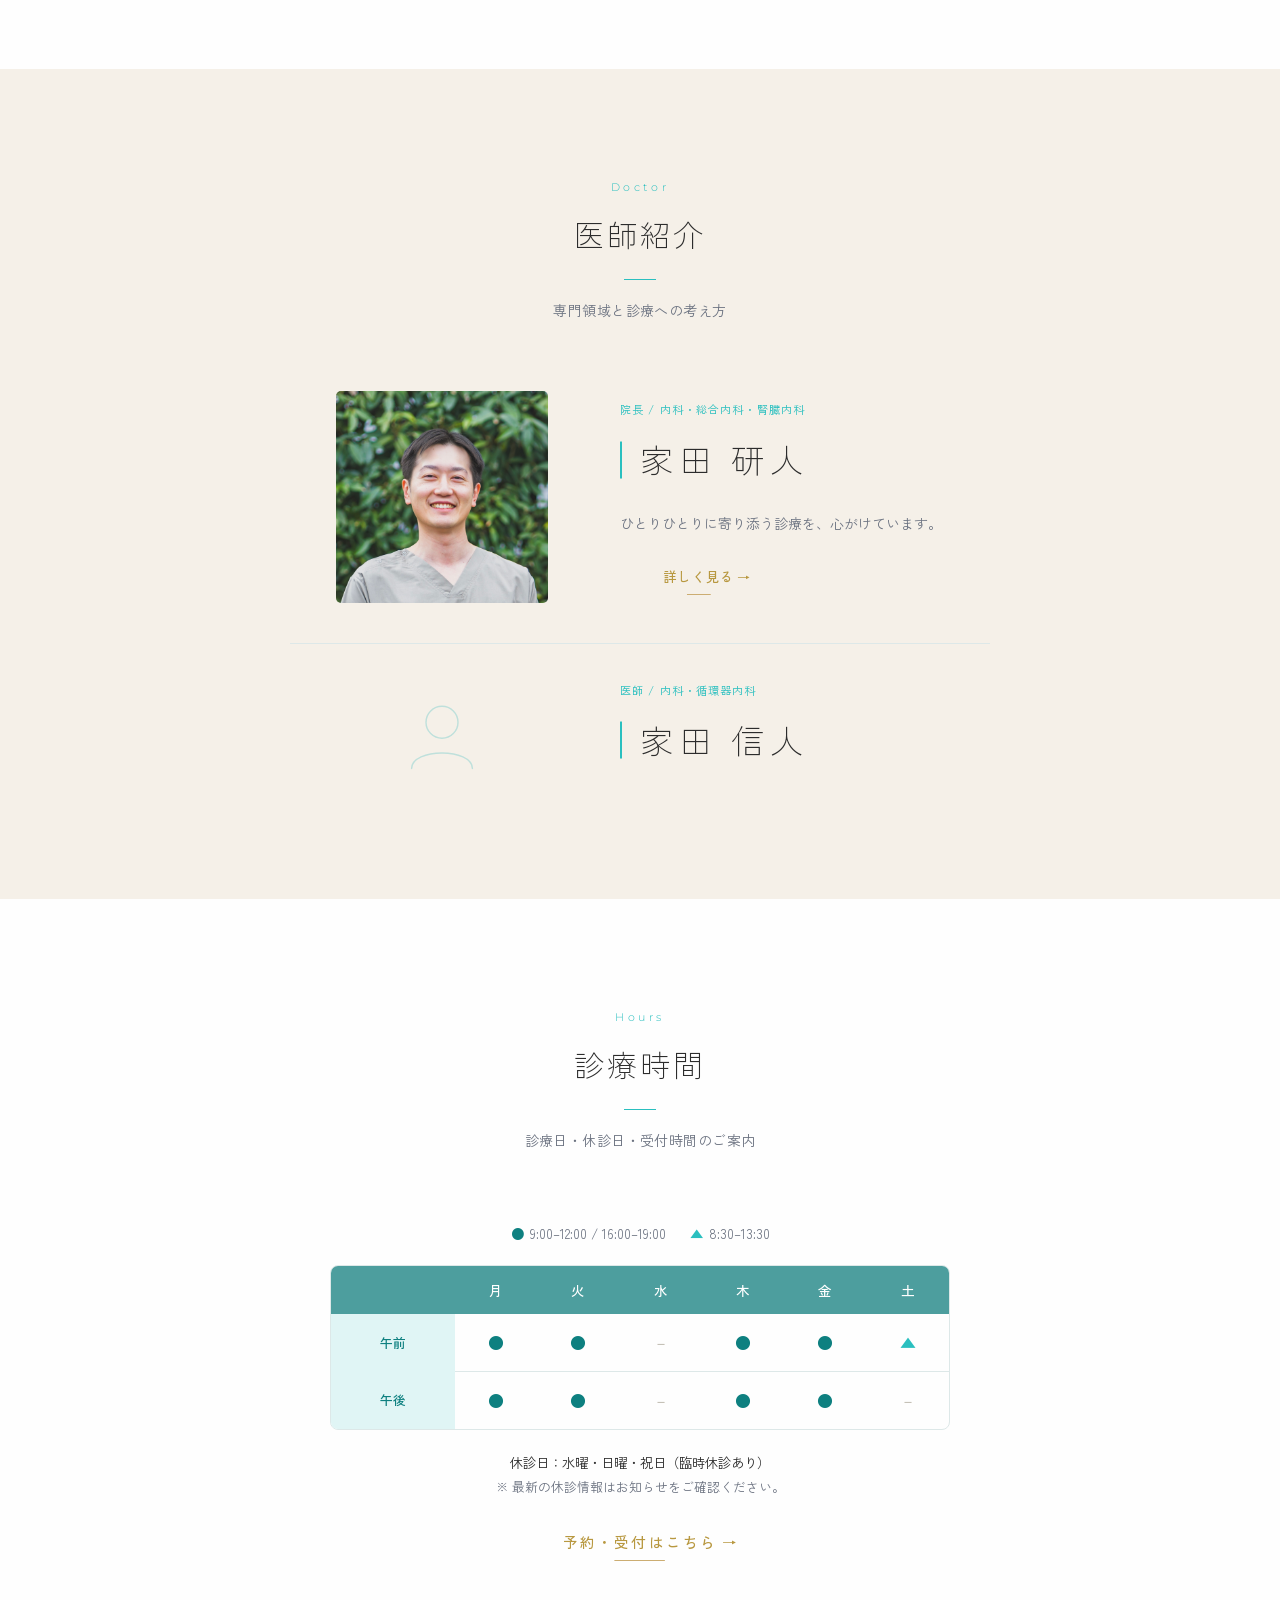
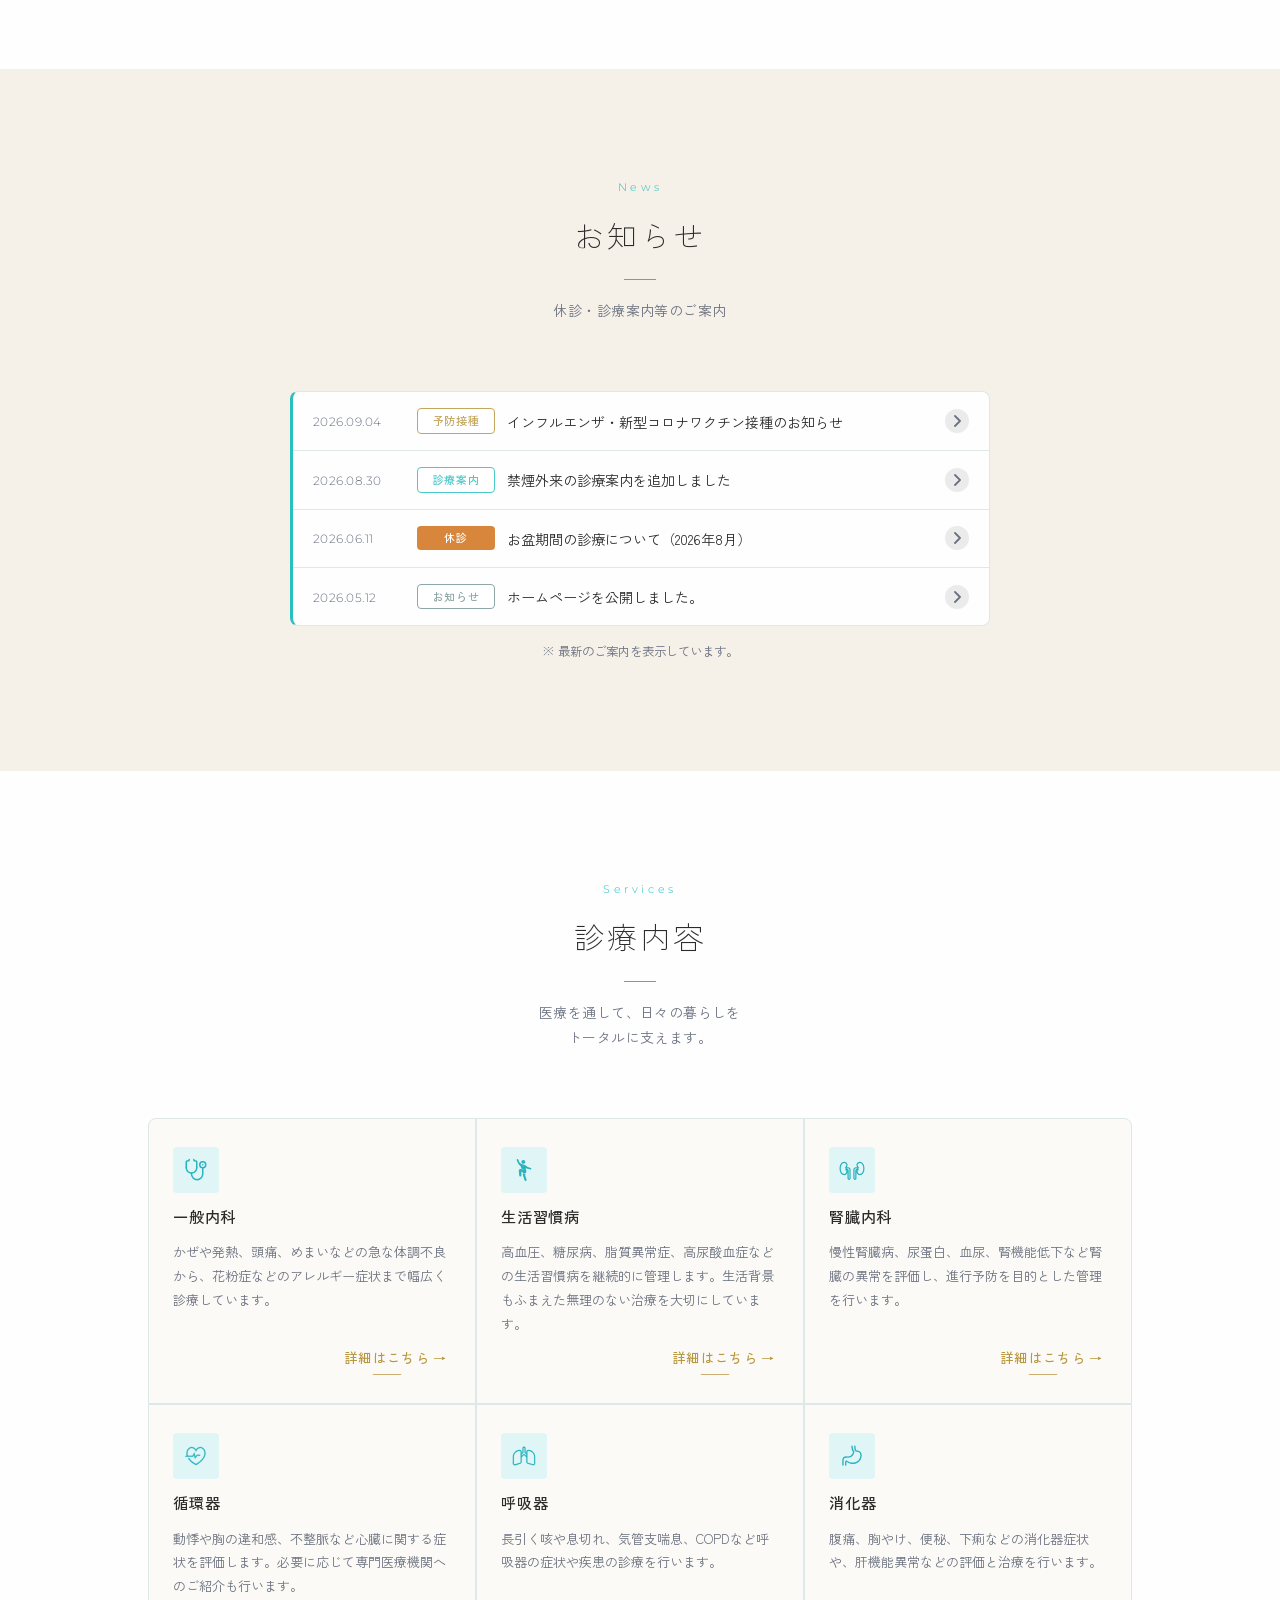
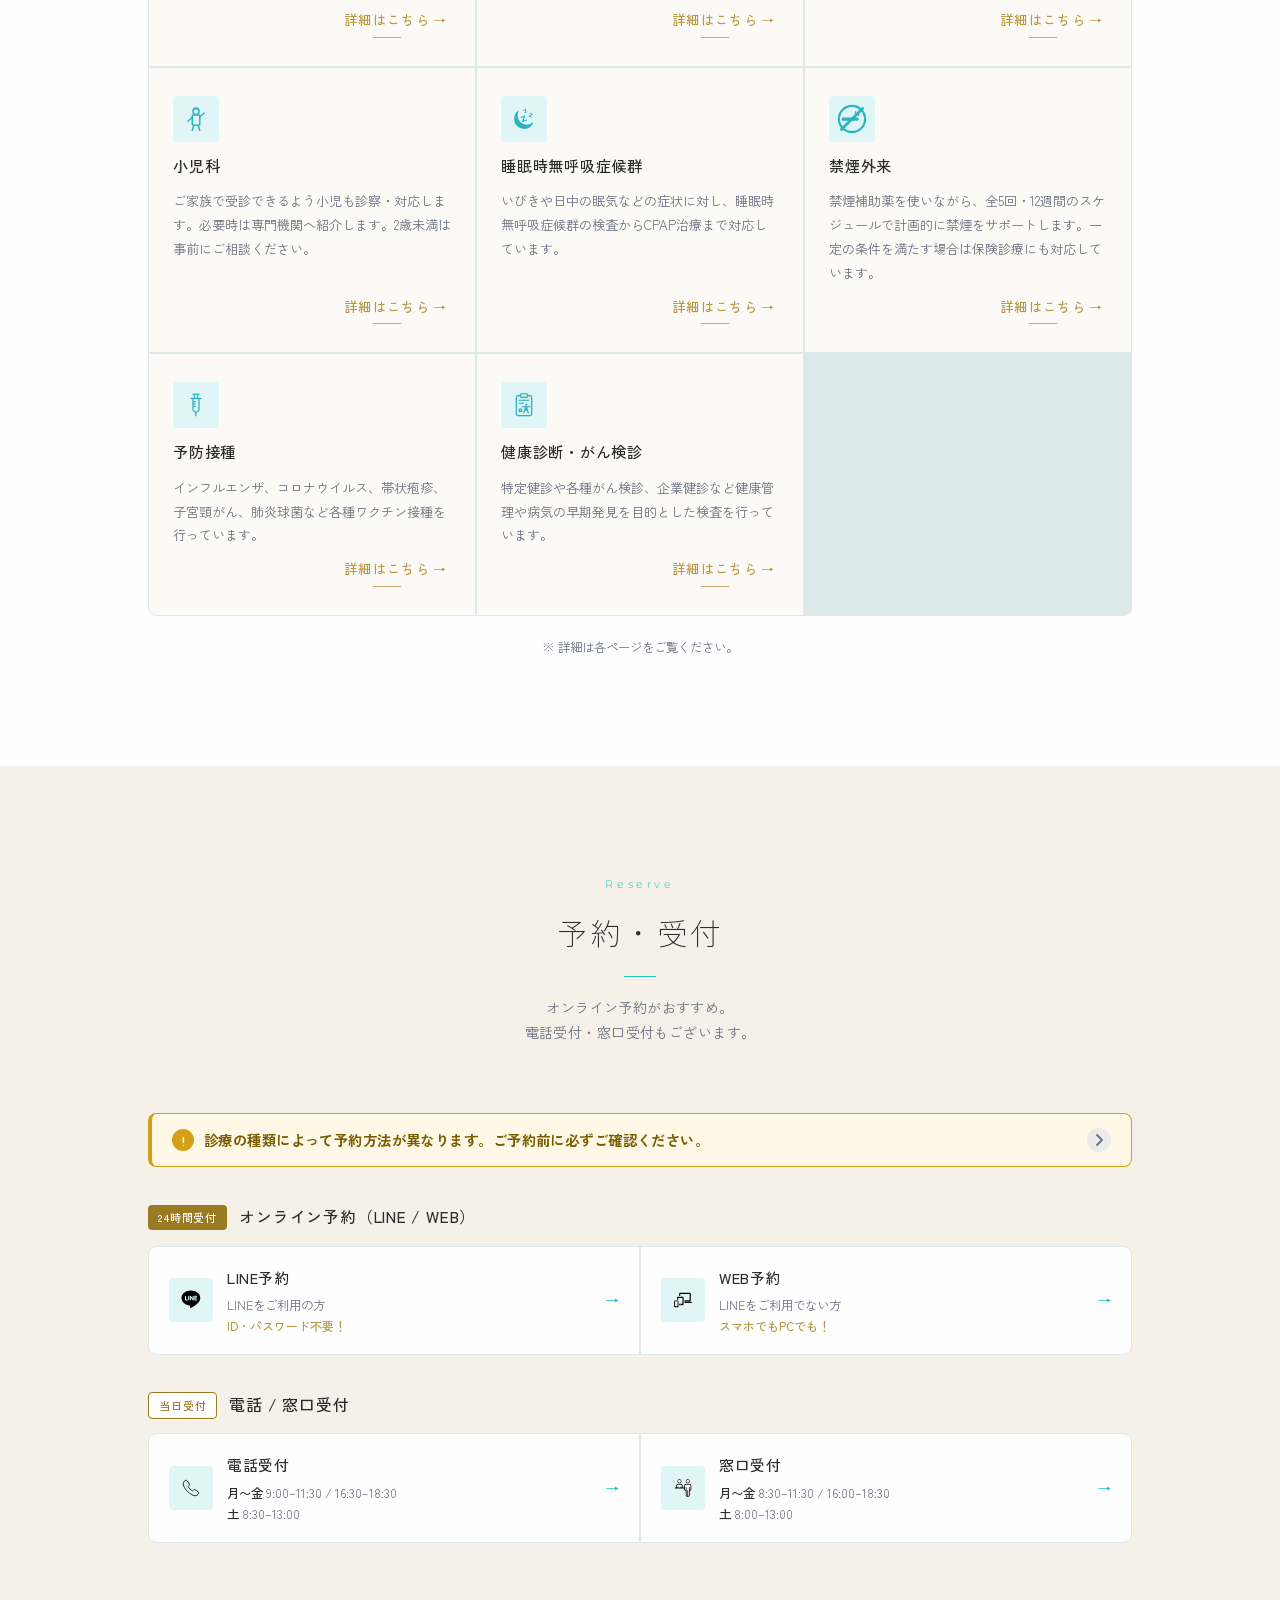
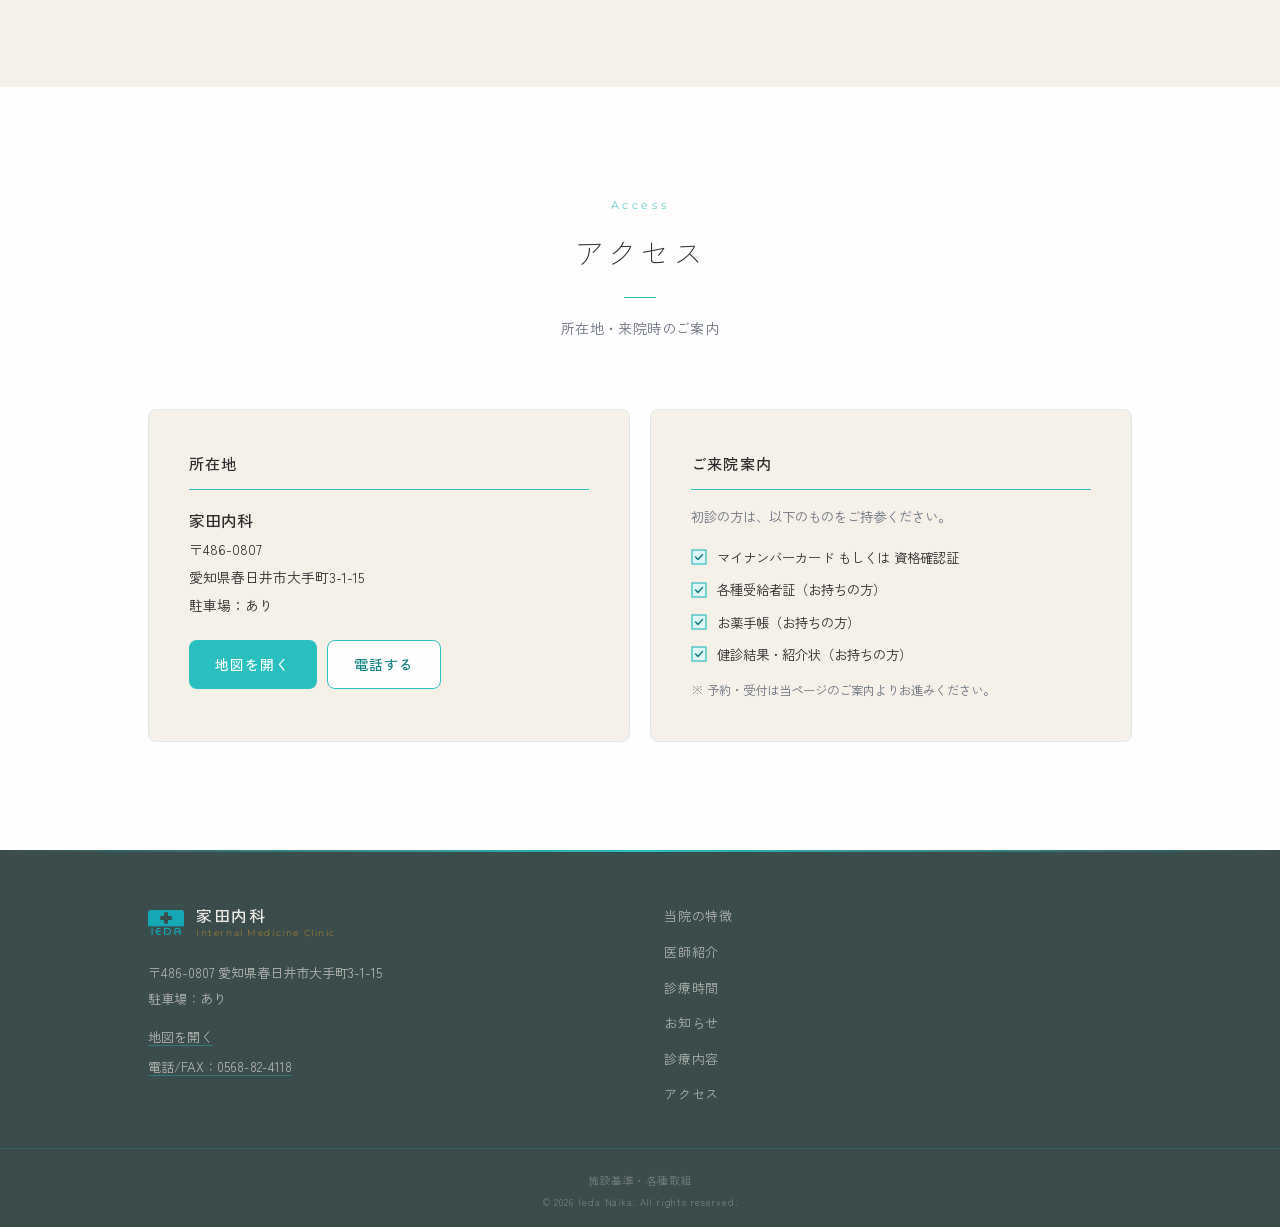
==== commit 4759b366: "お知らせ: インフル・コロナワクチン接種開始案内を追加" ====
--- a/index.html
+++ b/index.html
@@ -455,6 +455,21 @@
           <article class="news-item news-item--expandable">
             <details class="news-details">
               <summary class="news-summary">
+                <time class="news-date" datetime="2026-09-04">2026.09.04</time>
+                <span class="news-badge badge--vaccine">予防接種</span>
+                <h3 class="news-title">インフルエンザ・新型コロナワクチン接種のお知らせ</h3>
+                <span class="news-expand" aria-hidden="true"></span>
+              </summary>
+              <div class="news-body">
+                <p>2026年10月1日より、インフルエンザワクチンおよび新型コロナワクチンの接種を開始いたします。ご予約はお電話または受付窓口にて、当日予約のみ承っております。</p>
+                <p>インフルエンザワクチンは、春日井市・愛知県の助成対象となる場合がございます。詳細は各自治体窓口へお問い合わせください。</p>
+              </div>
+            </details>
+          </article>
+
+          <article class="news-item news-item--expandable">
+            <details class="news-details">
+              <summary class="news-summary">
                 <time class="news-date" datetime="2026-08-30">2026.08.30</time>
                 <span class="news-badge badge--service">診療案内</span>
                 <h3 class="news-title">禁煙外来の診療案内を追加しました</h3>
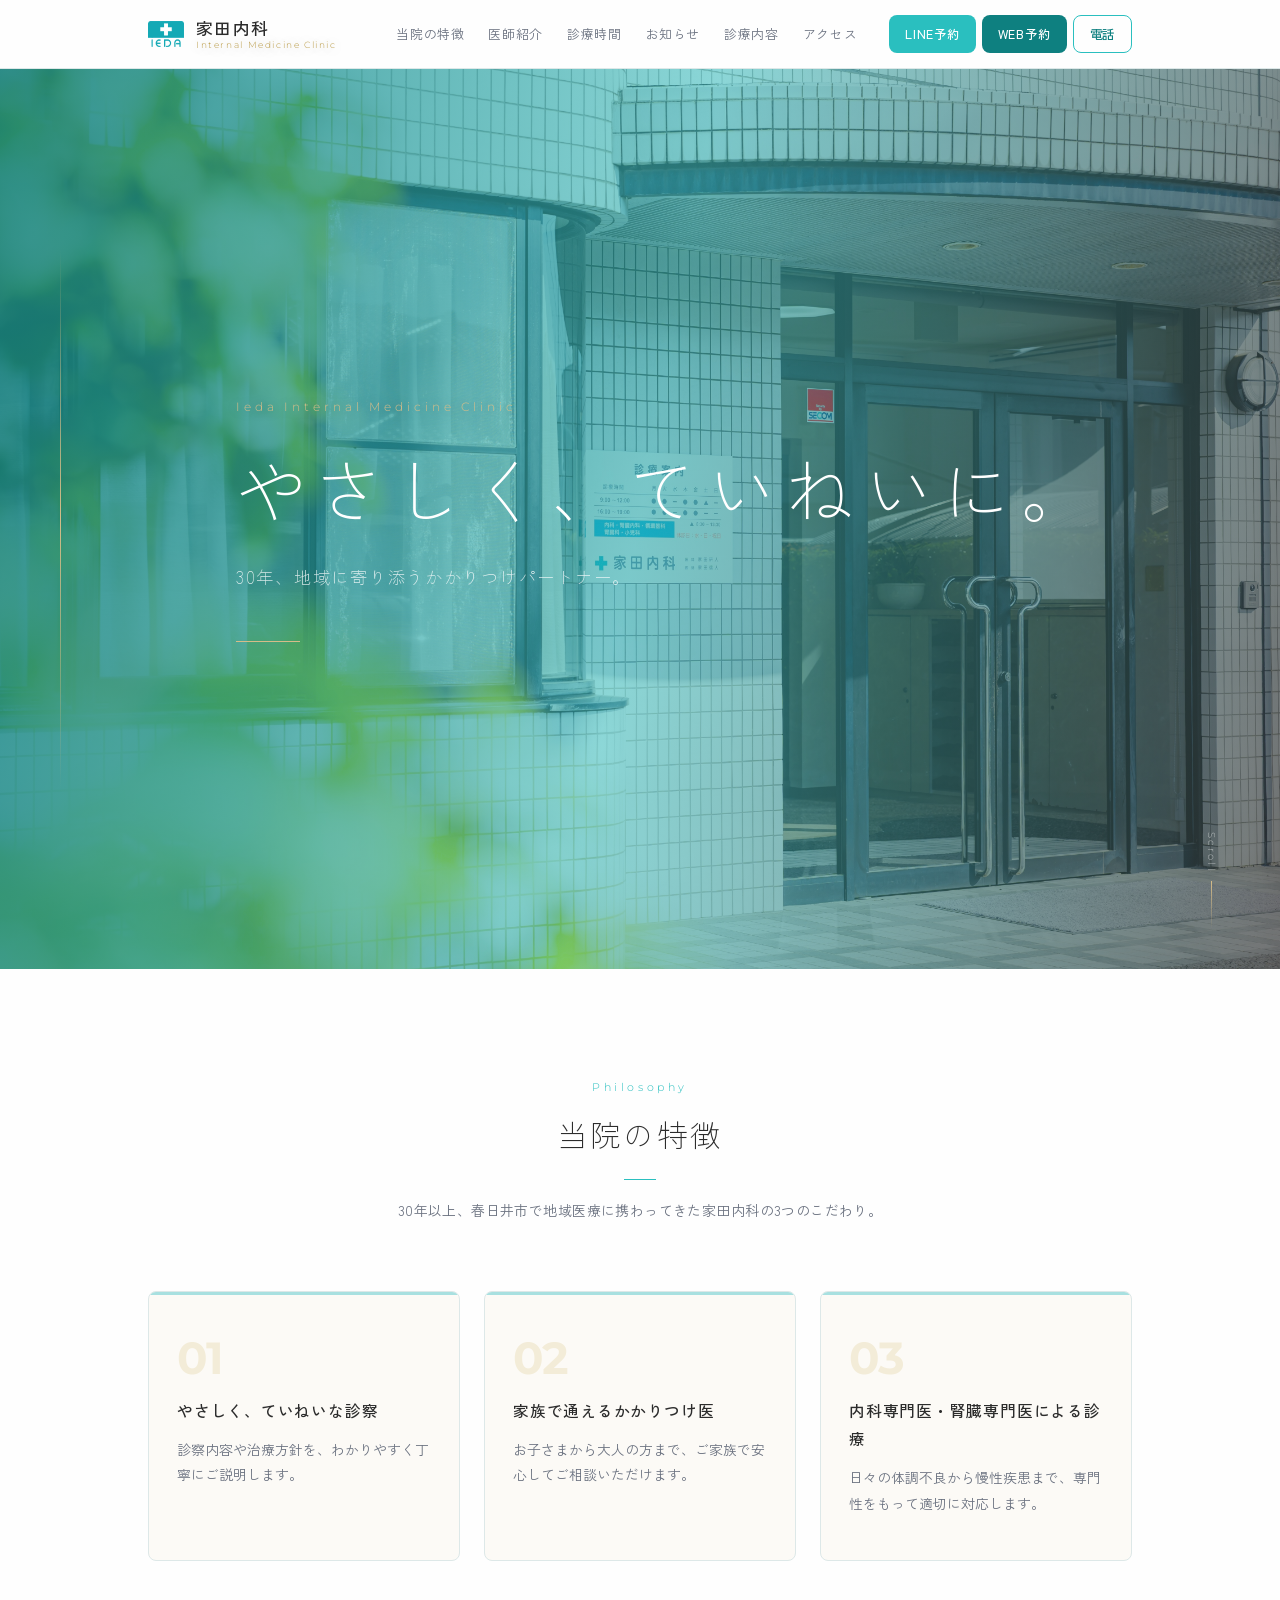
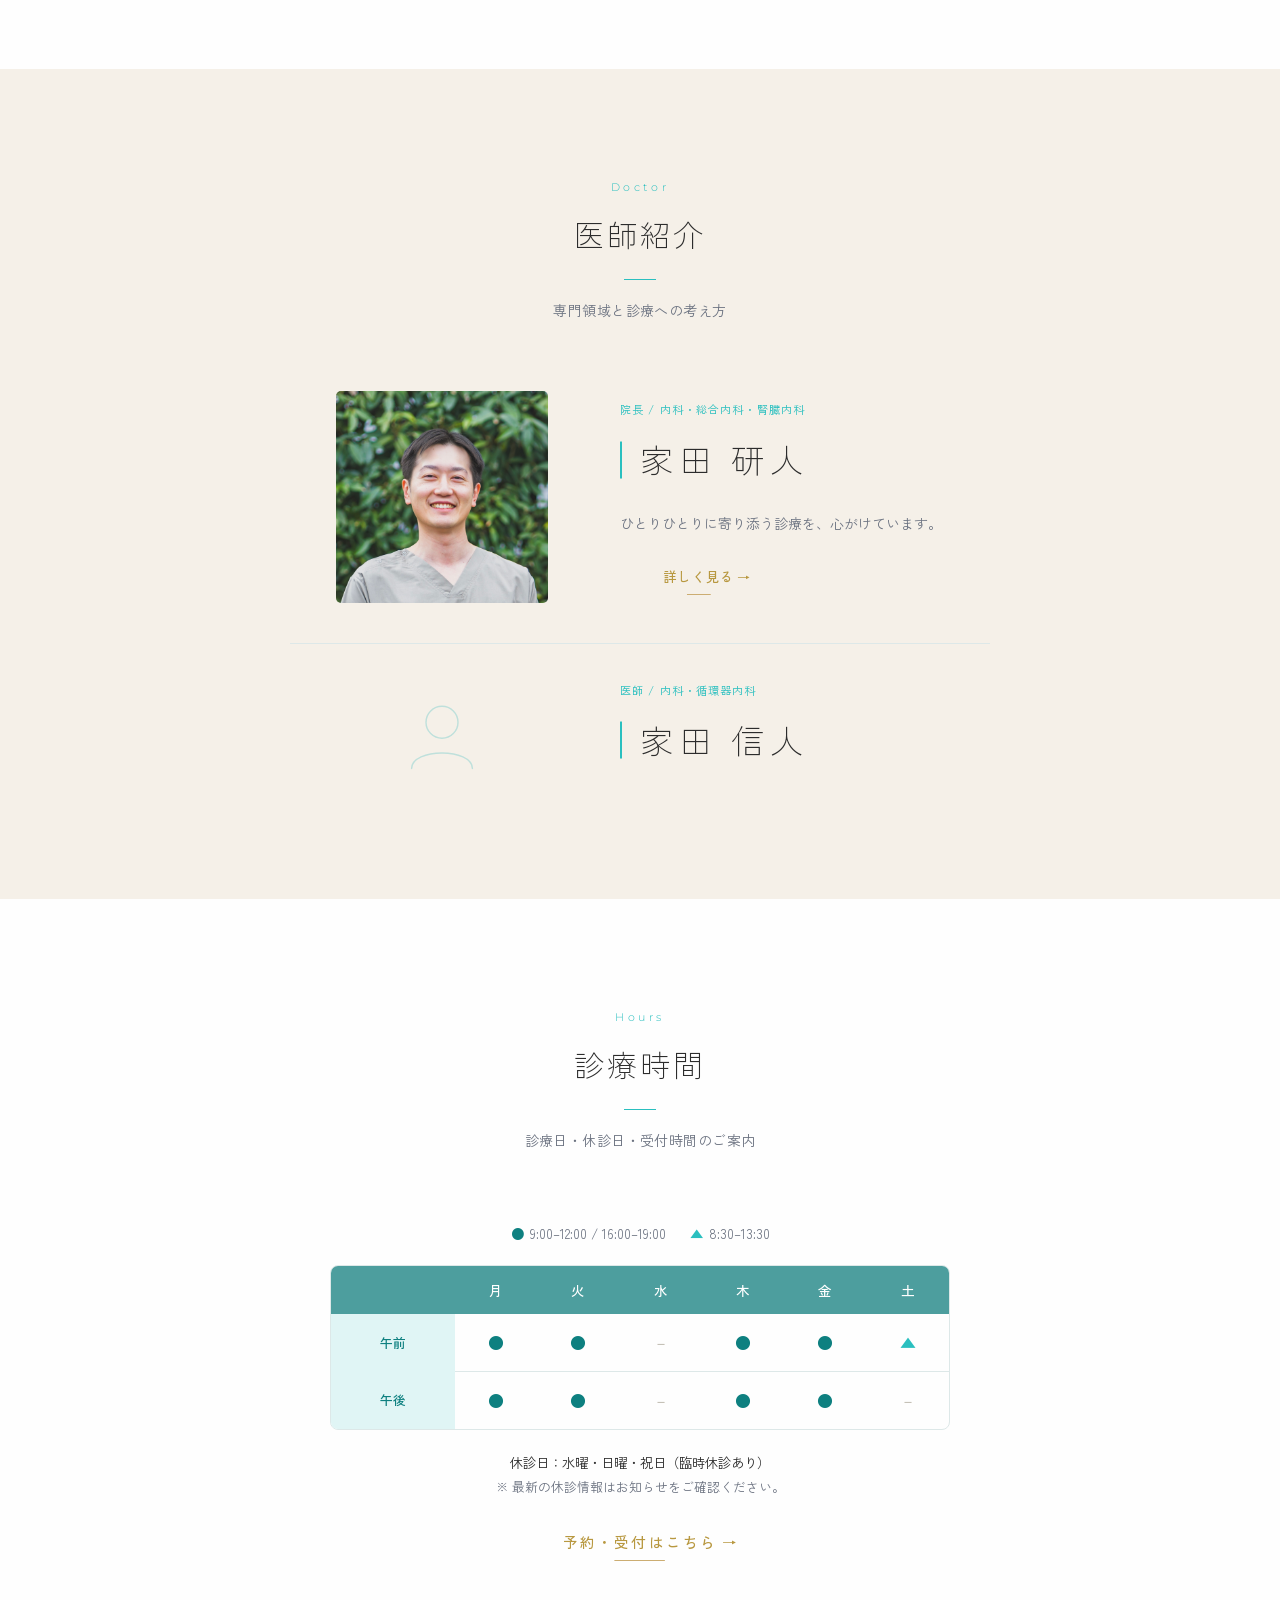
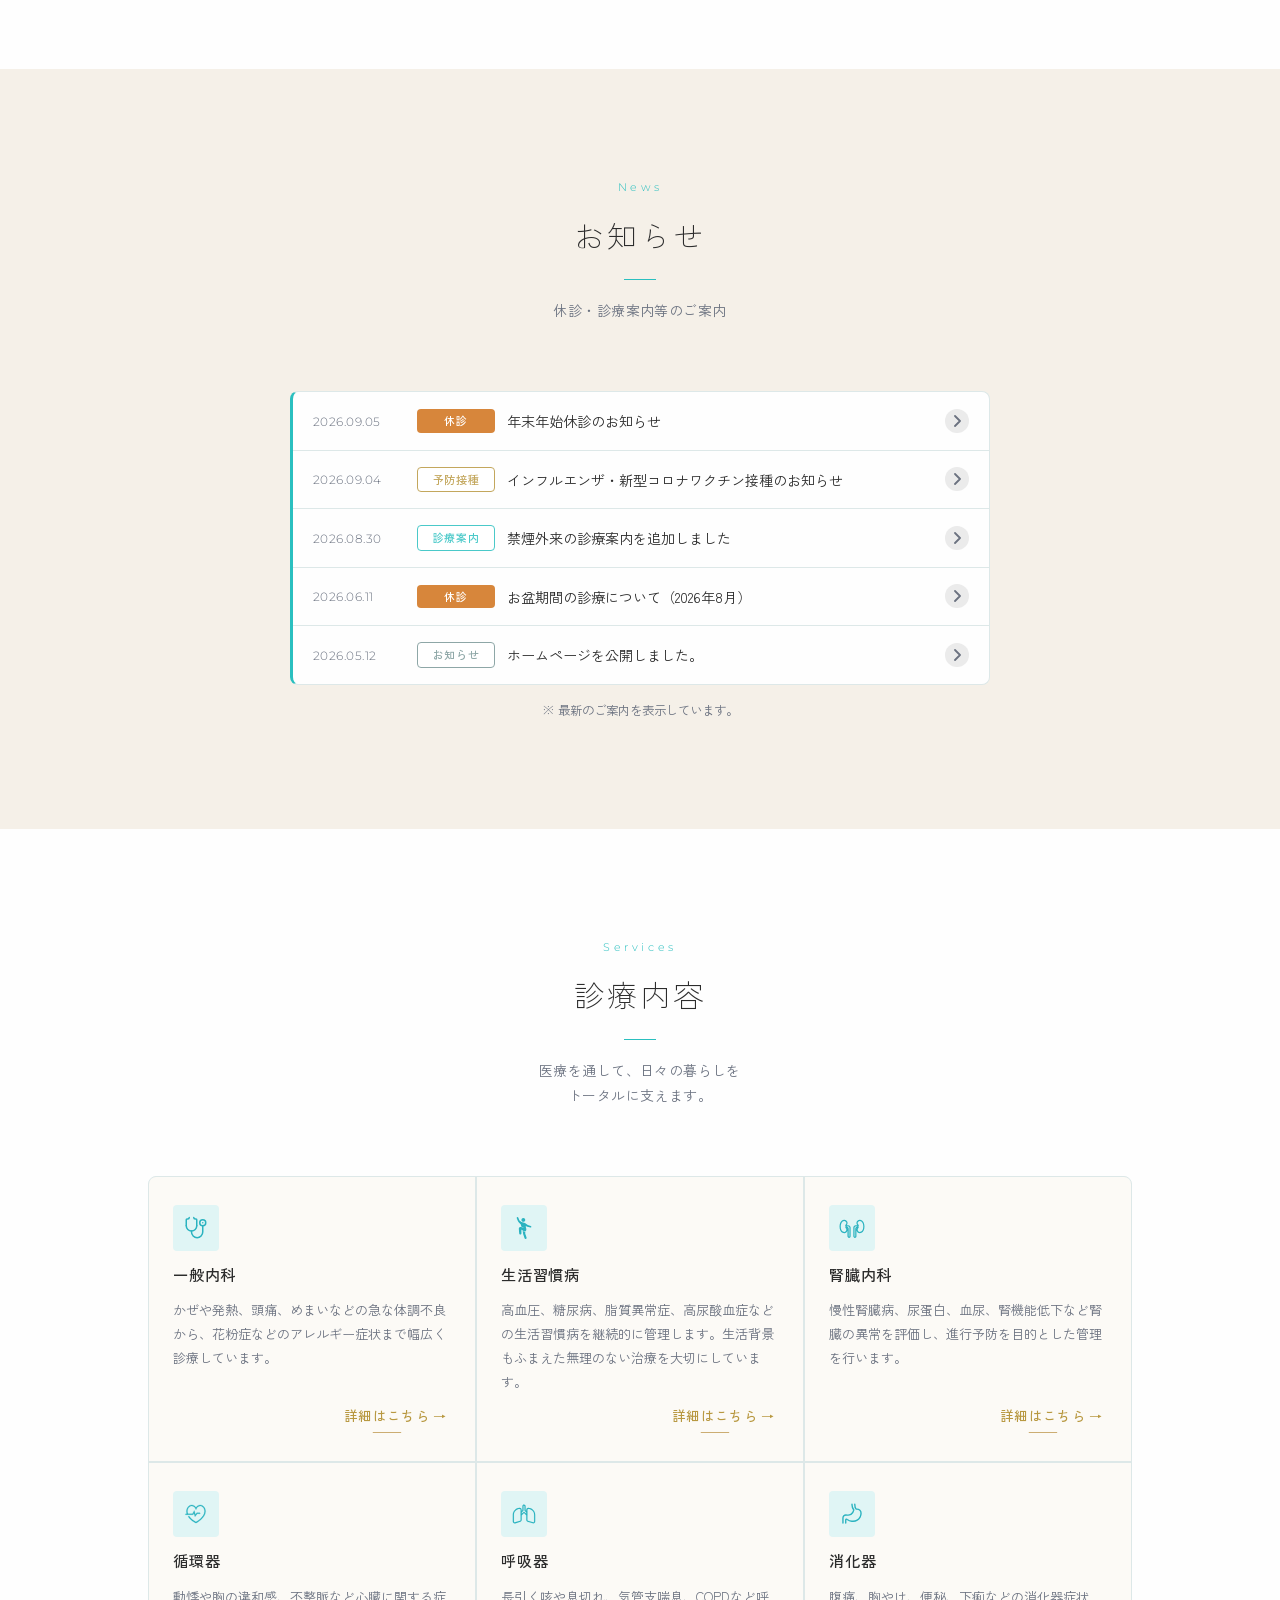
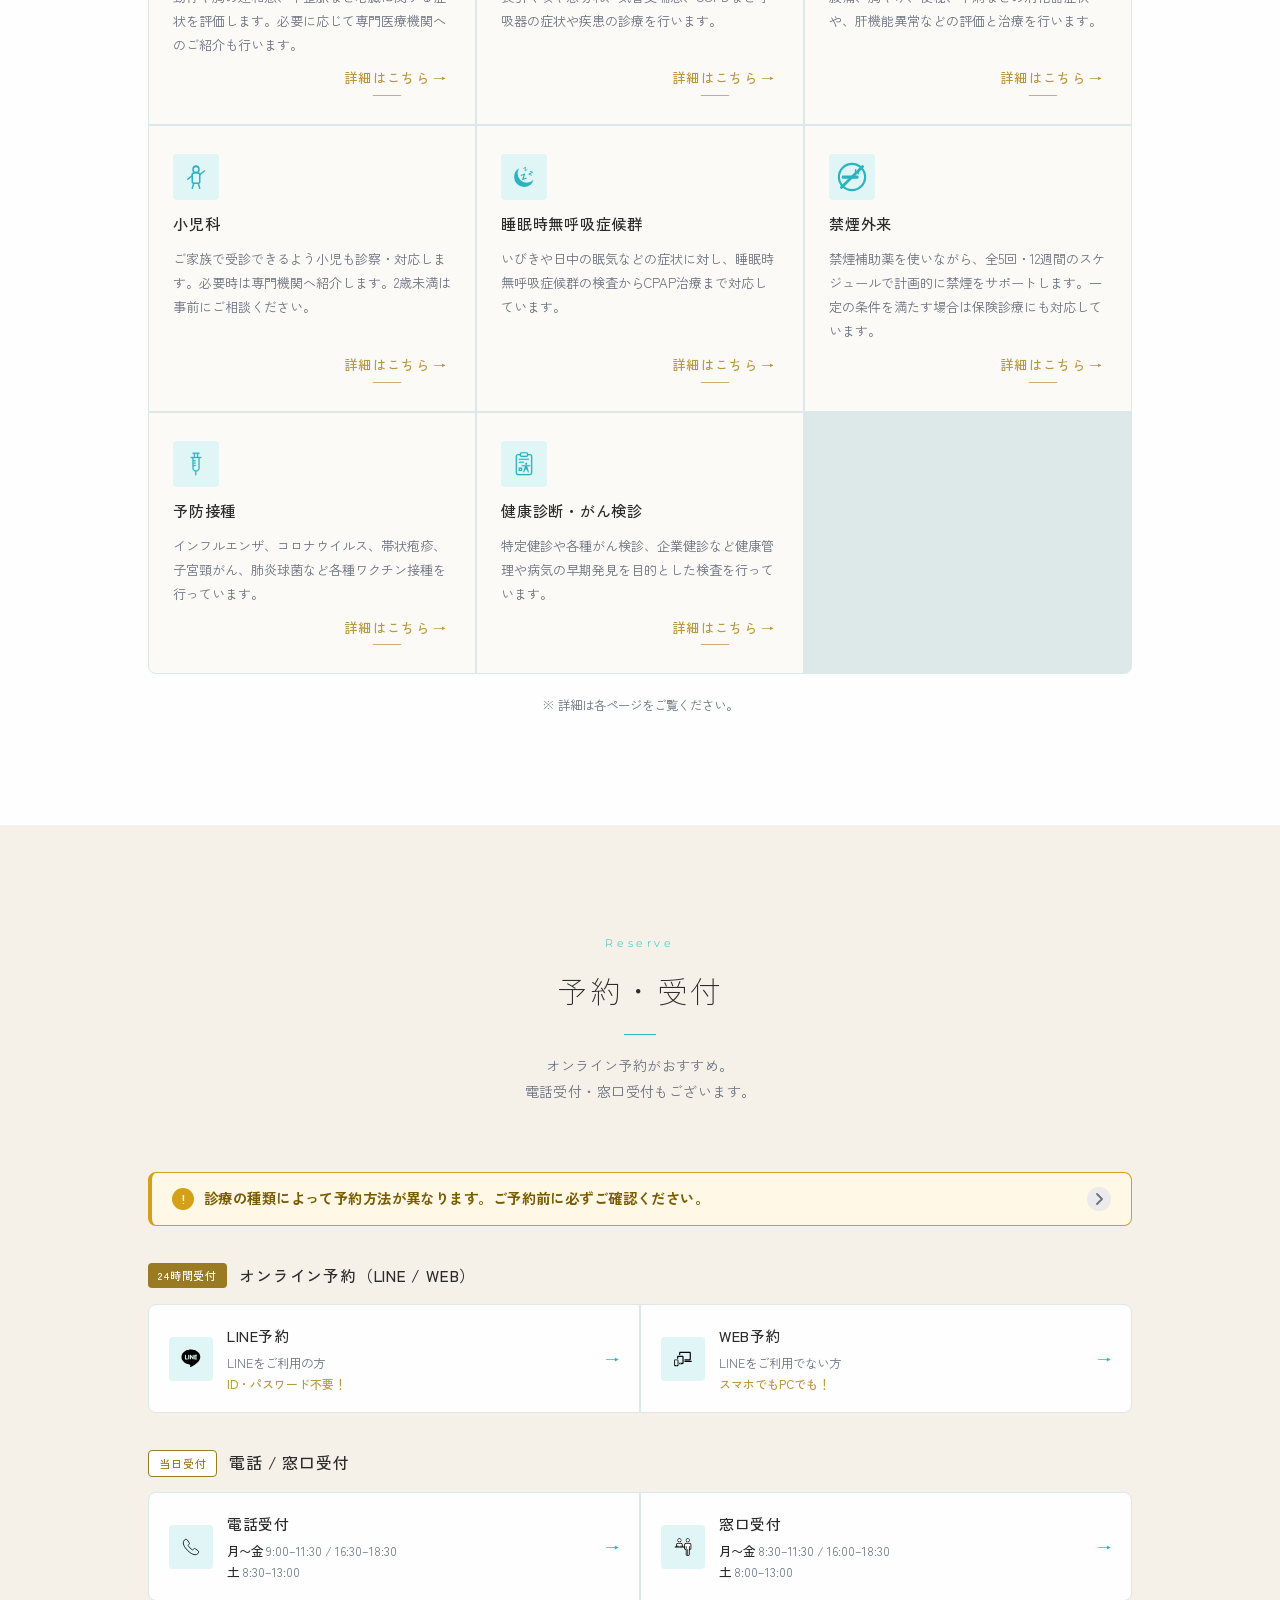
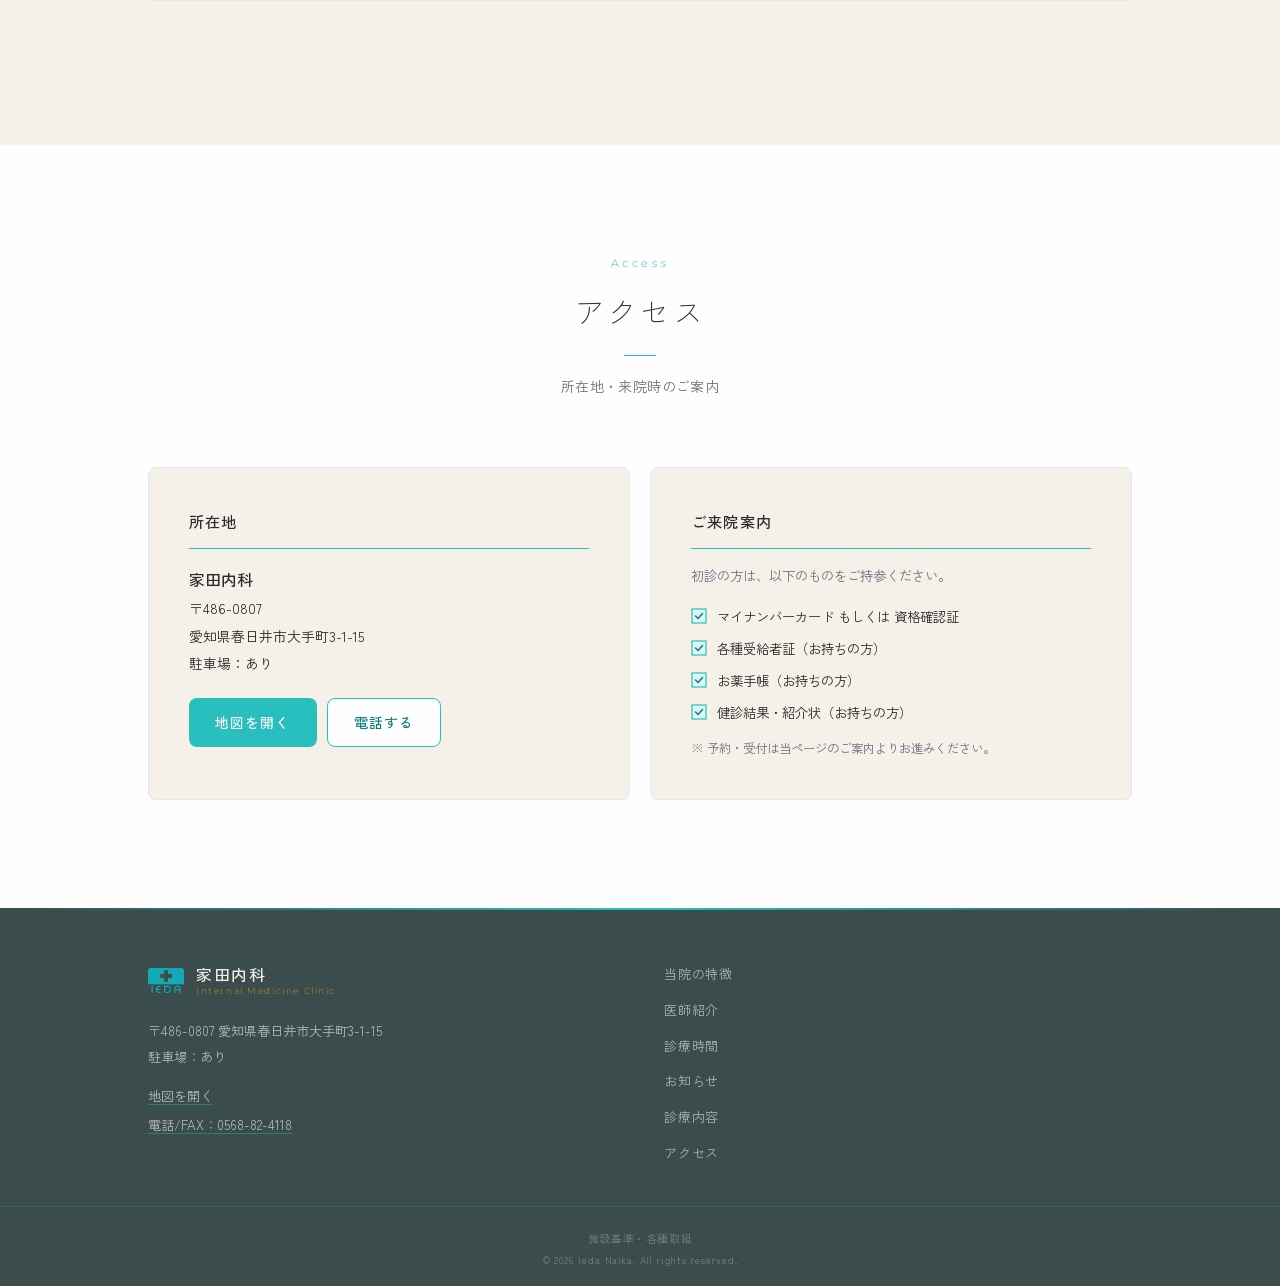
==== commit 71b24166: "お知らせ: 年末年始休診案内を追加" ====
--- a/index.html
+++ b/index.html
@@ -455,6 +455,36 @@
           <article class="news-item news-item--expandable">
             <details class="news-details">
               <summary class="news-summary">
+                <time class="news-date" datetime="2026-09-05">2026.09.05</time>
+                <span class="news-badge badge--closed">休診</span>
+                <h3 class="news-title">年末年始休診のお知らせ</h3>
+                <span class="news-expand" aria-hidden="true"></span>
+              </summary>
+              <div class="news-body">
+                <table>
+                  <tbody>
+                    <tr>
+                      <td>12/29(火)</td>
+                      <td>通常診療</td>
+                    </tr>
+                    <tr class="news-tr--closed">
+                      <td>12/30(水)〜1/3(日)</td>
+                      <td>休診</td>
+                    </tr>
+                    <tr>
+                      <td>1/4(月)</td>
+                      <td>通常診療再開</td>
+                    </tr>
+                  </tbody>
+                </table>
+                <p>休診前後は混雑が予想されますので、LINEやWEB、院内タッチパネルでの事前予約にご協力をお願いいたします。</p>
+              </div>
+            </details>
+          </article>
+
+          <article class="news-item news-item--expandable">
+            <details class="news-details">
+              <summary class="news-summary">
                 <time class="news-date" datetime="2026-09-04">2026.09.04</time>
                 <span class="news-badge badge--vaccine">予防接種</span>
                 <h3 class="news-title">インフルエンザ・新型コロナワクチン接種のお知らせ</h3>
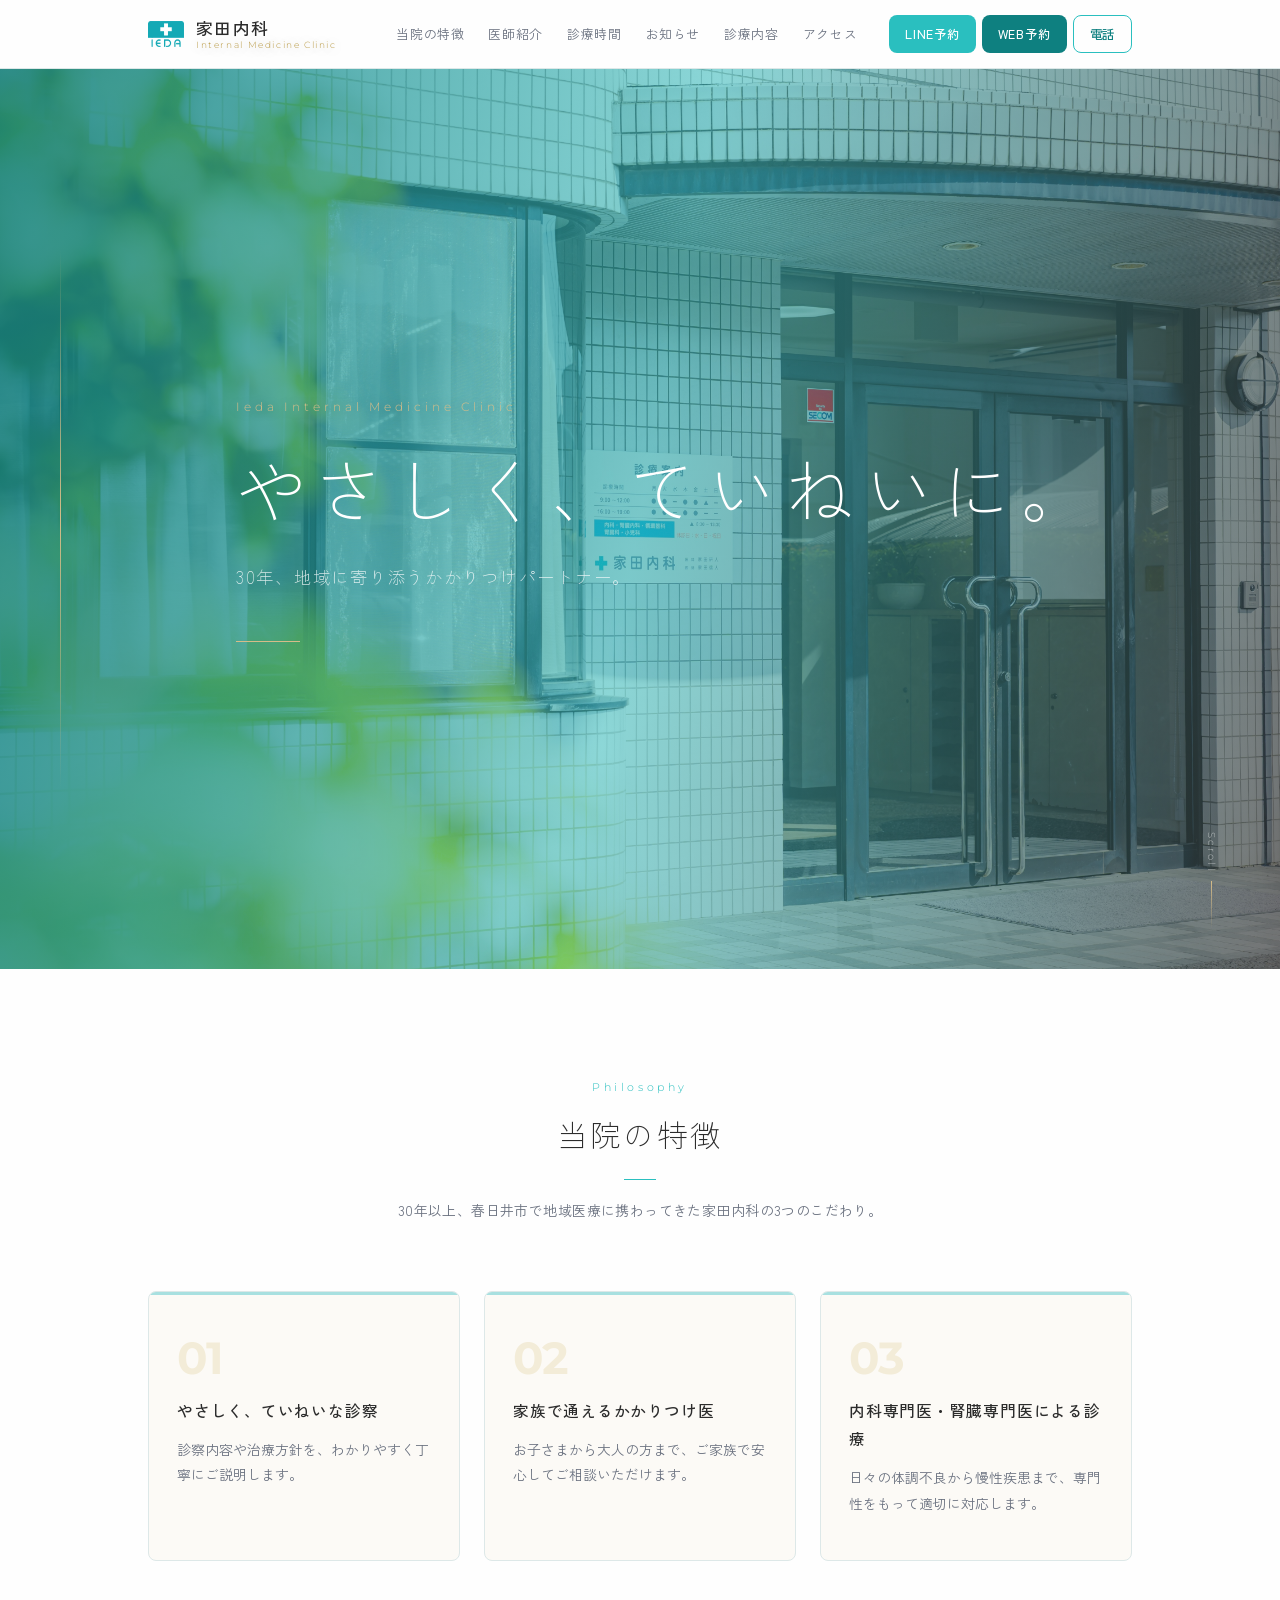
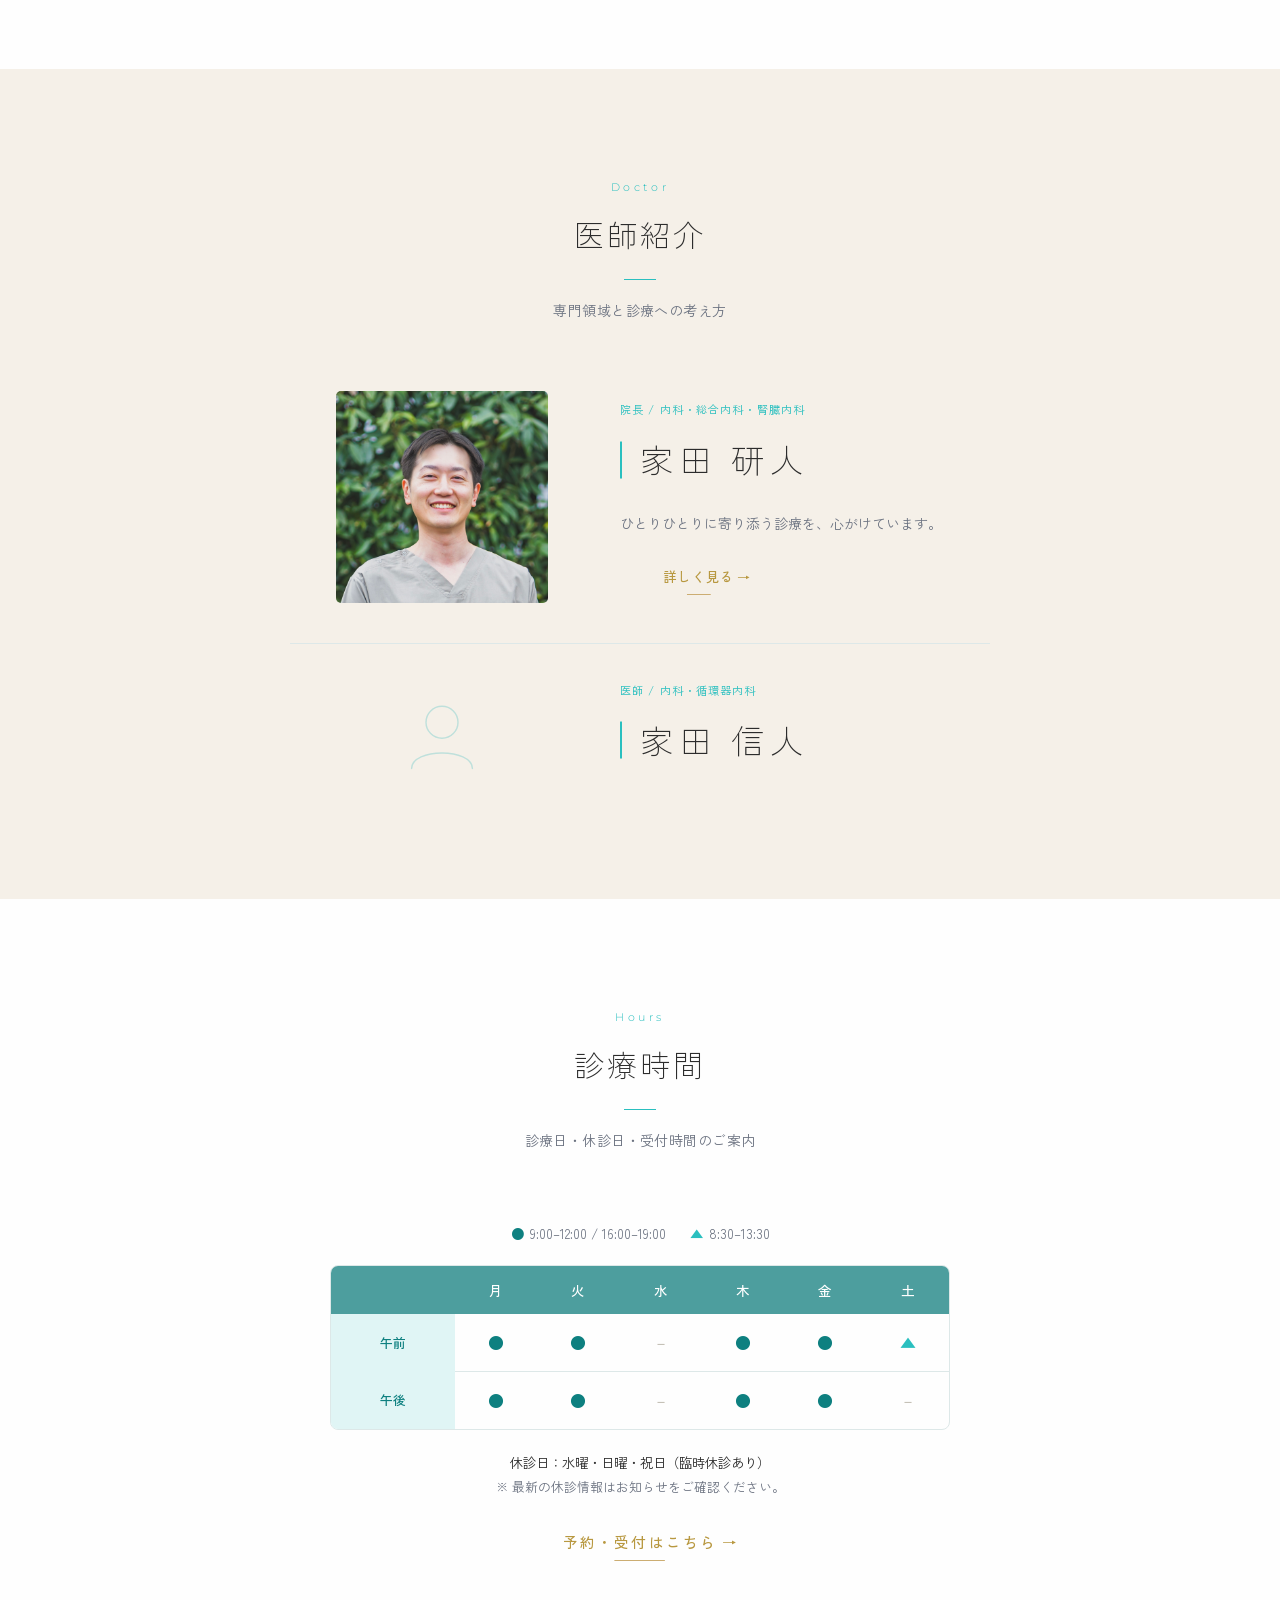
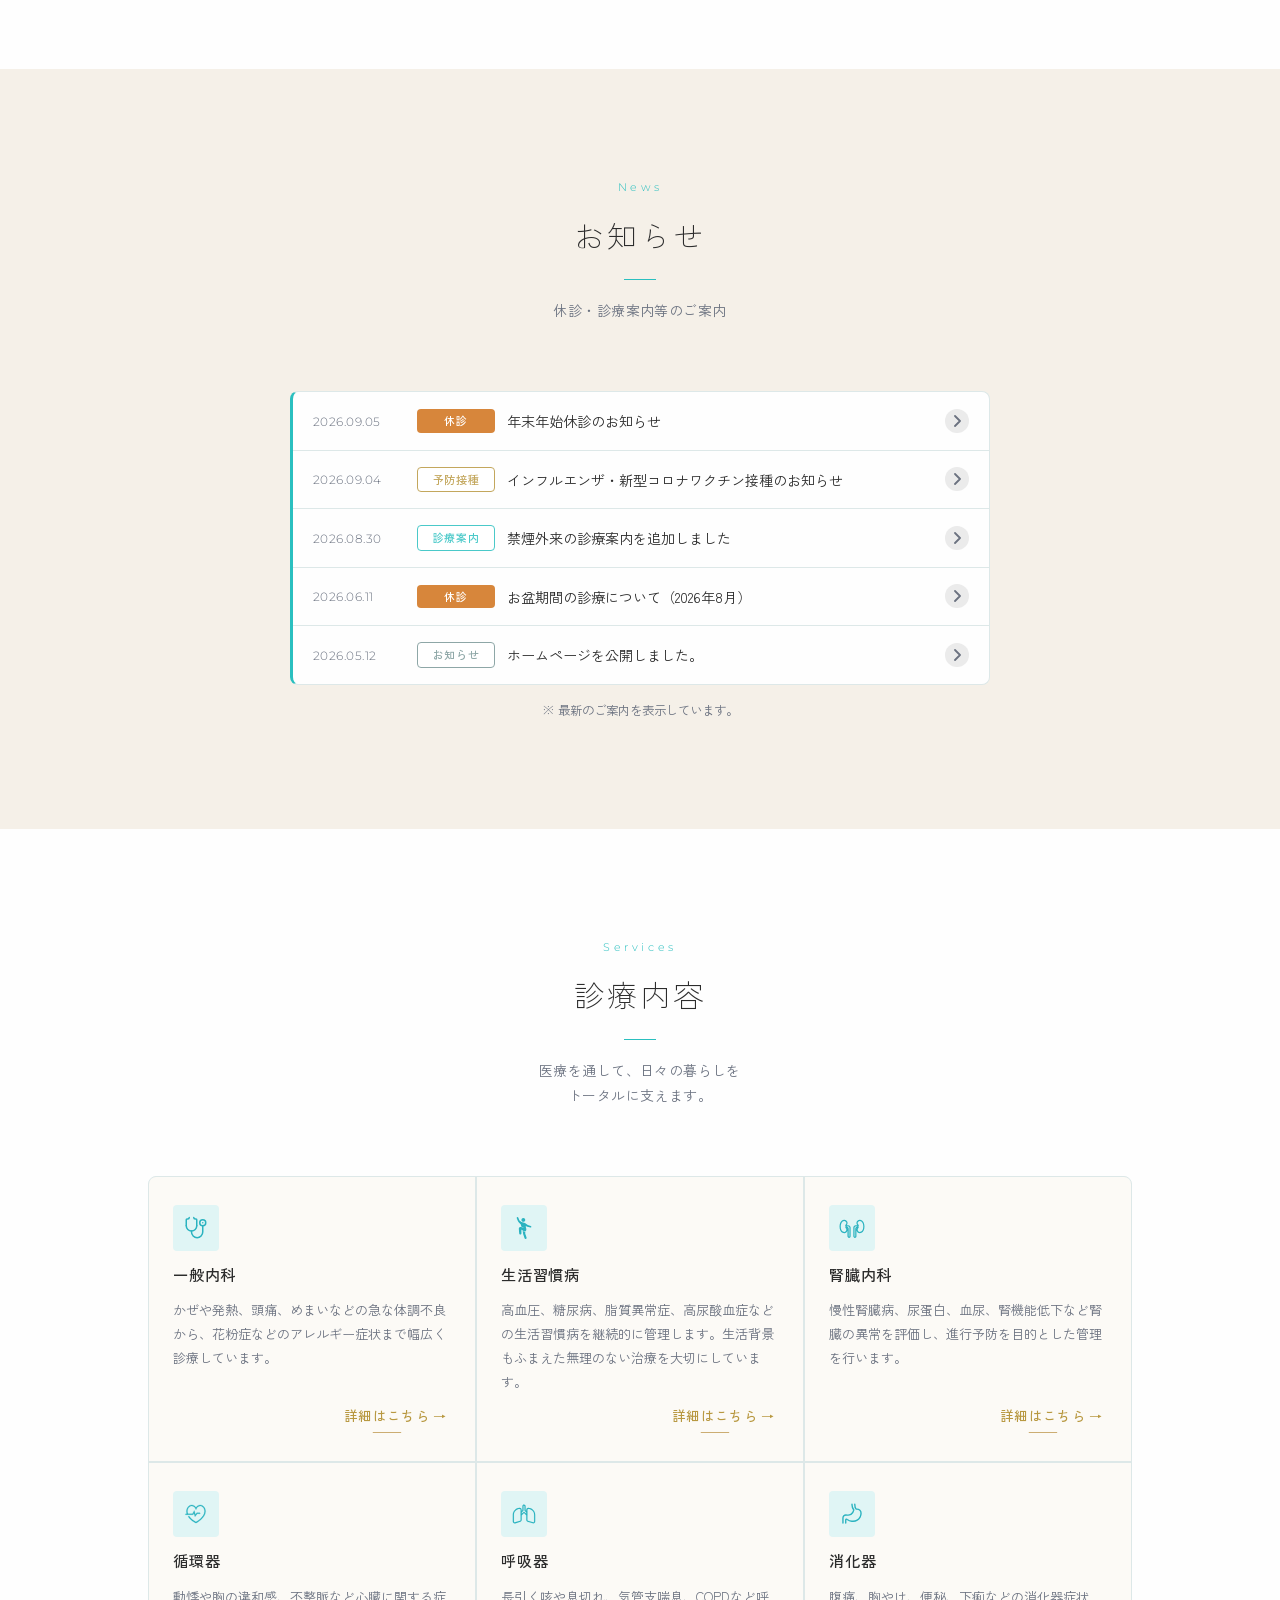
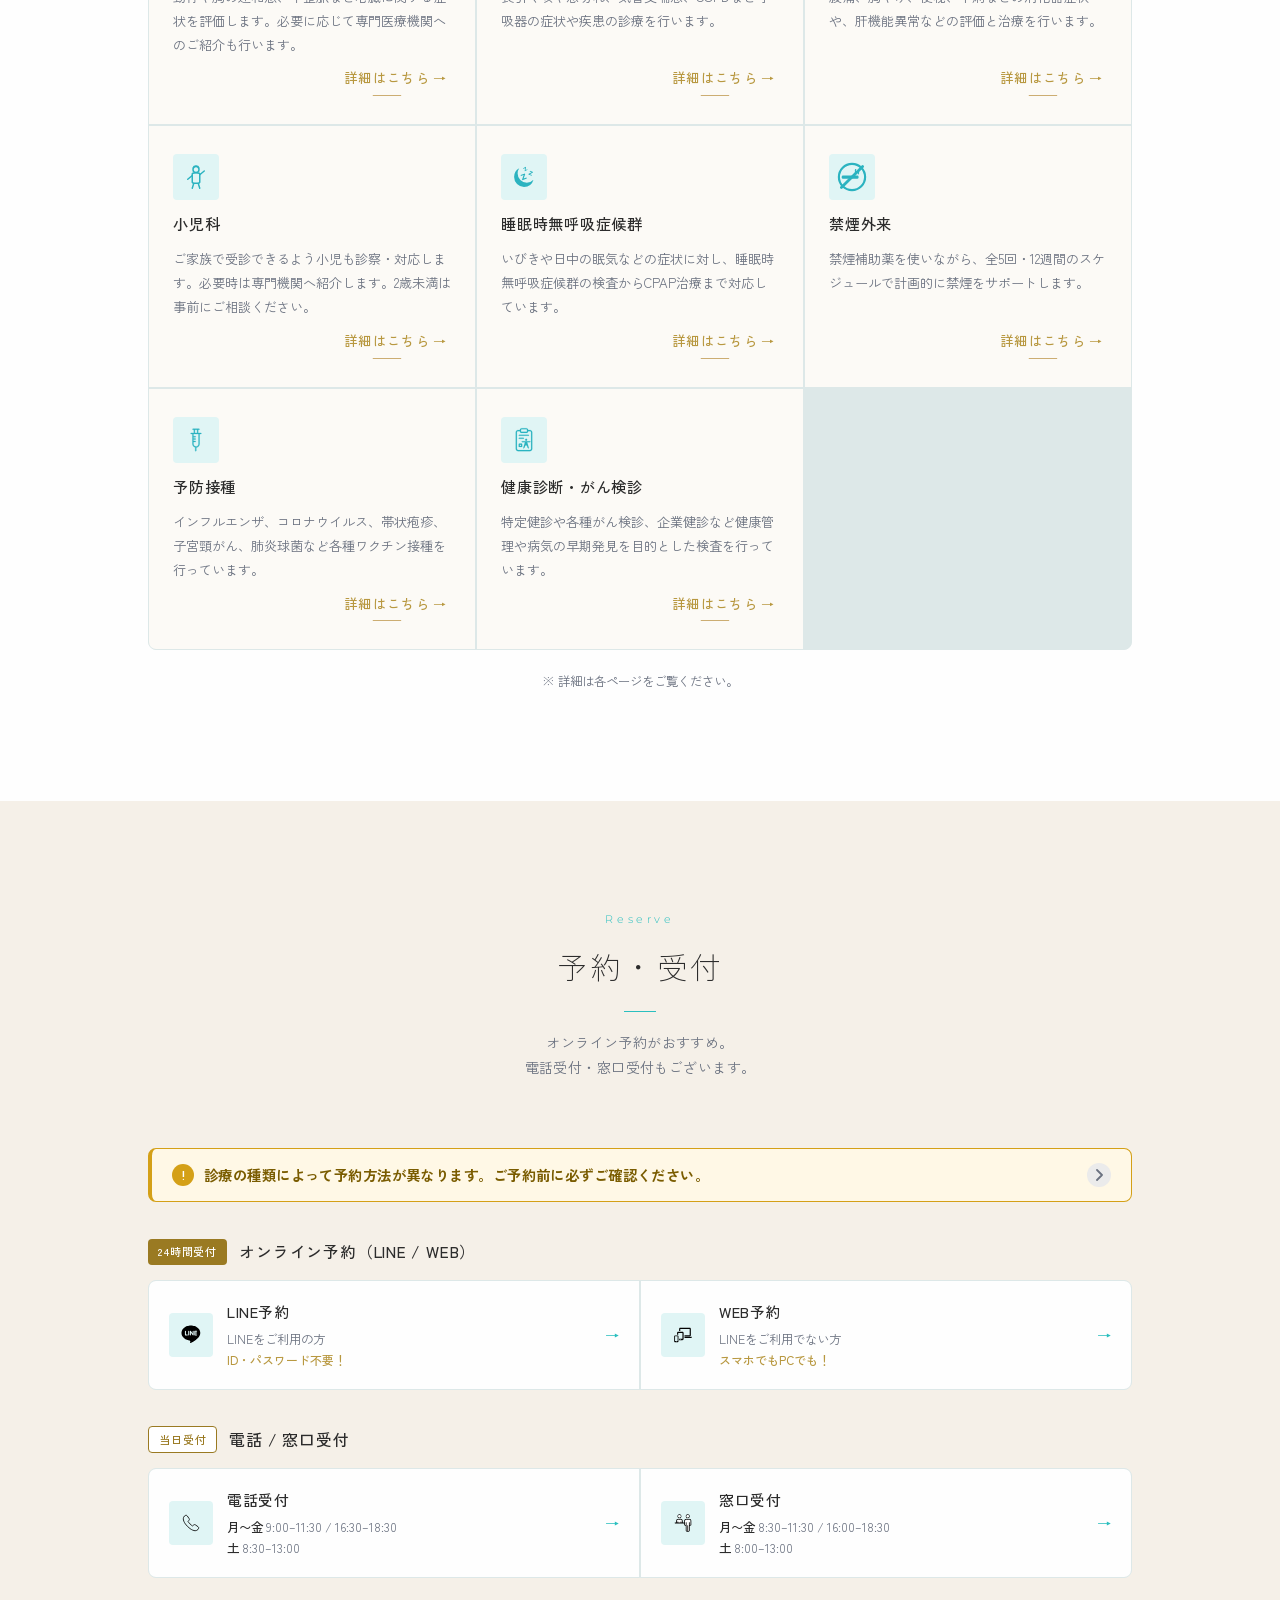
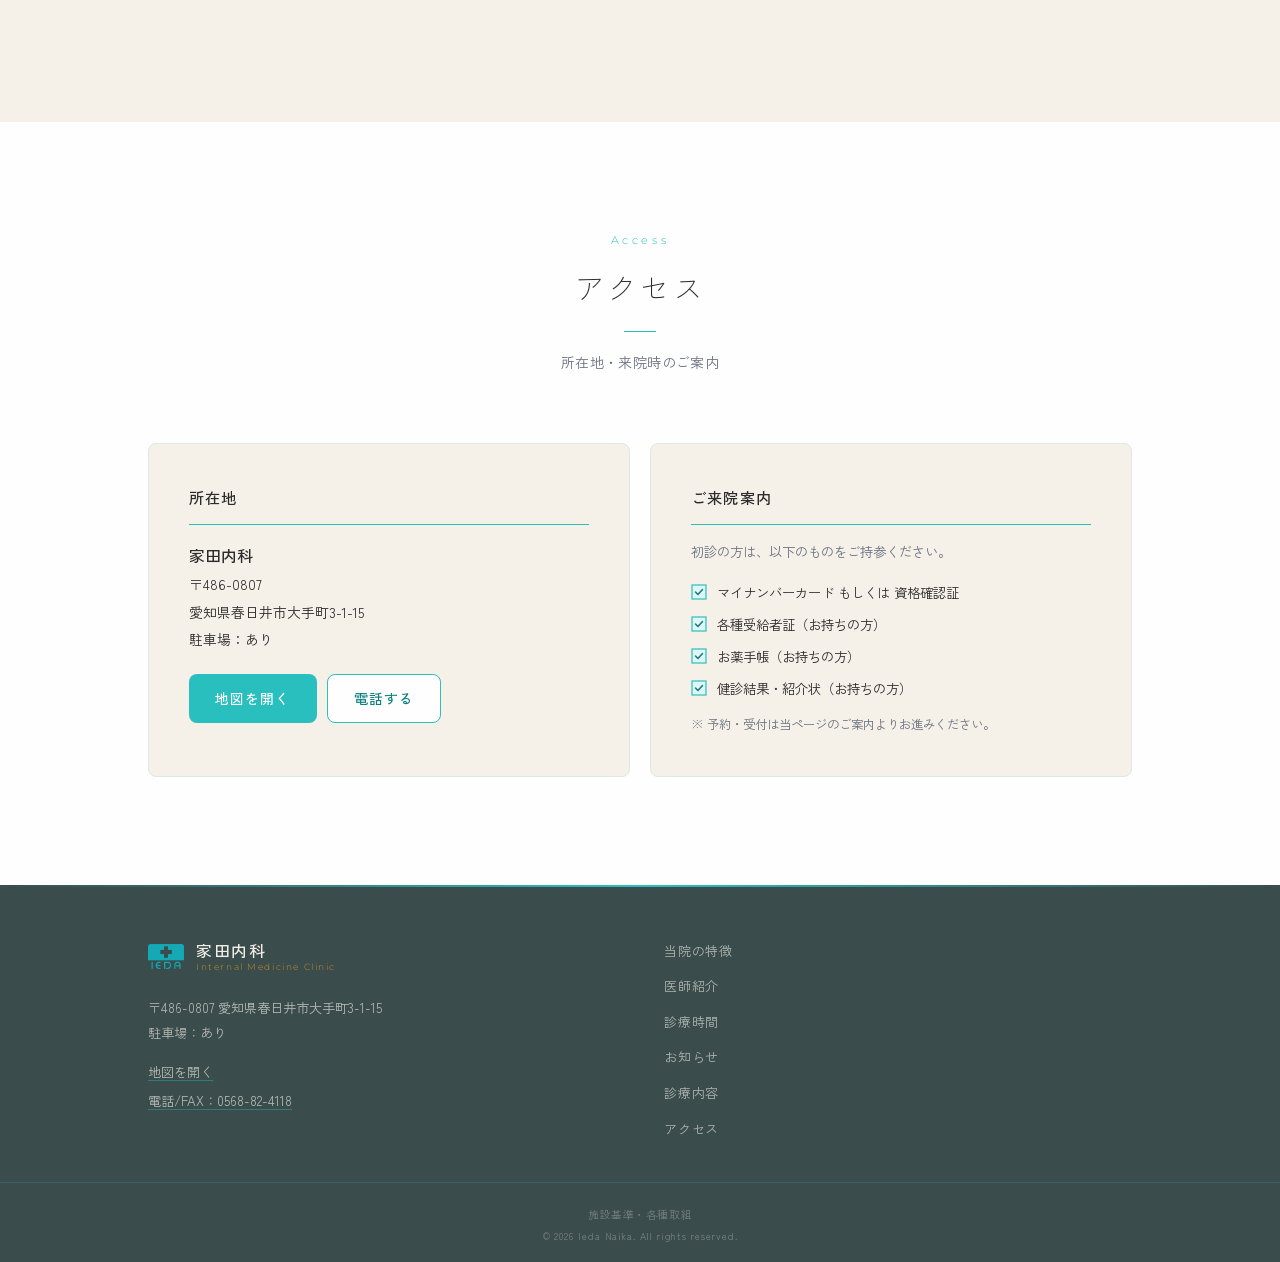
==== commit e0ba6f71: "禁煙外来の説明文を調整（薬剤名の明記・カード文言の簡略化）" ====
--- a/index.html
+++ b/index.html
@@ -671,7 +671,7 @@
           <article class="service-card js-fade">
             <div class="service-icon"><img src="icons/service-tobacco.svg"     alt="" aria-hidden="true" loading="lazy" /></div>
             <h3 class="service-title">禁煙外来</h3>
-            <p class="service-text">禁煙補助薬を使いながら、全5回・12週間のスケジュールで計画的に禁煙をサポートします。一定の条件を満たす場合は保険診療にも対応しています。</p>
+            <p class="service-text">禁煙補助薬を使いながら、全5回・12週間のスケジュールで計画的に禁煙をサポートします。</p>
             <span class="sr-only">春日井市周辺で禁煙外来・禁煙治療をお考えの方はご相談ください。</span>
             <p class="service-text--short">禁煙補助薬を使いながら、全5回・12週間で計画的に禁煙をサポートします。</p>
             <a class="lux-link" href="service-tobacco.html"><span>詳細はこちら</span><span class="lux-link-bar" aria-hidden="true"></span></a>
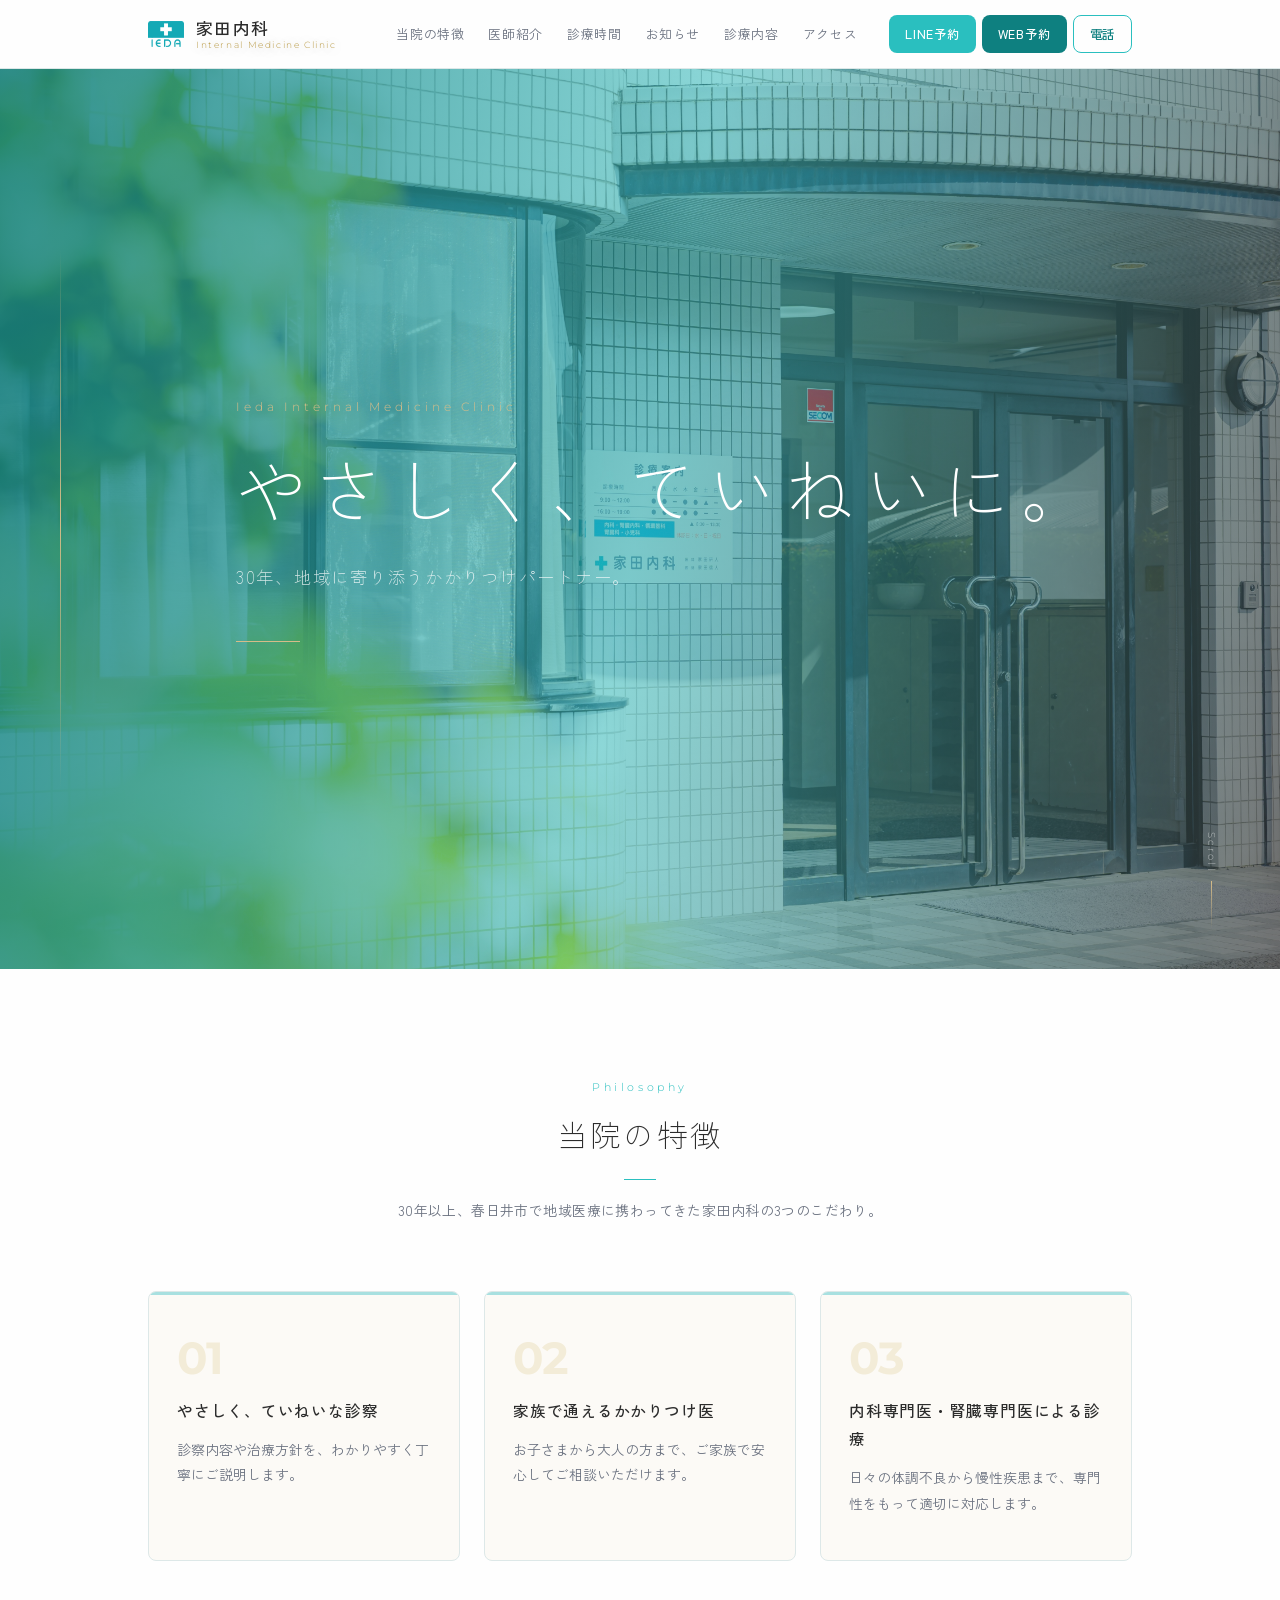
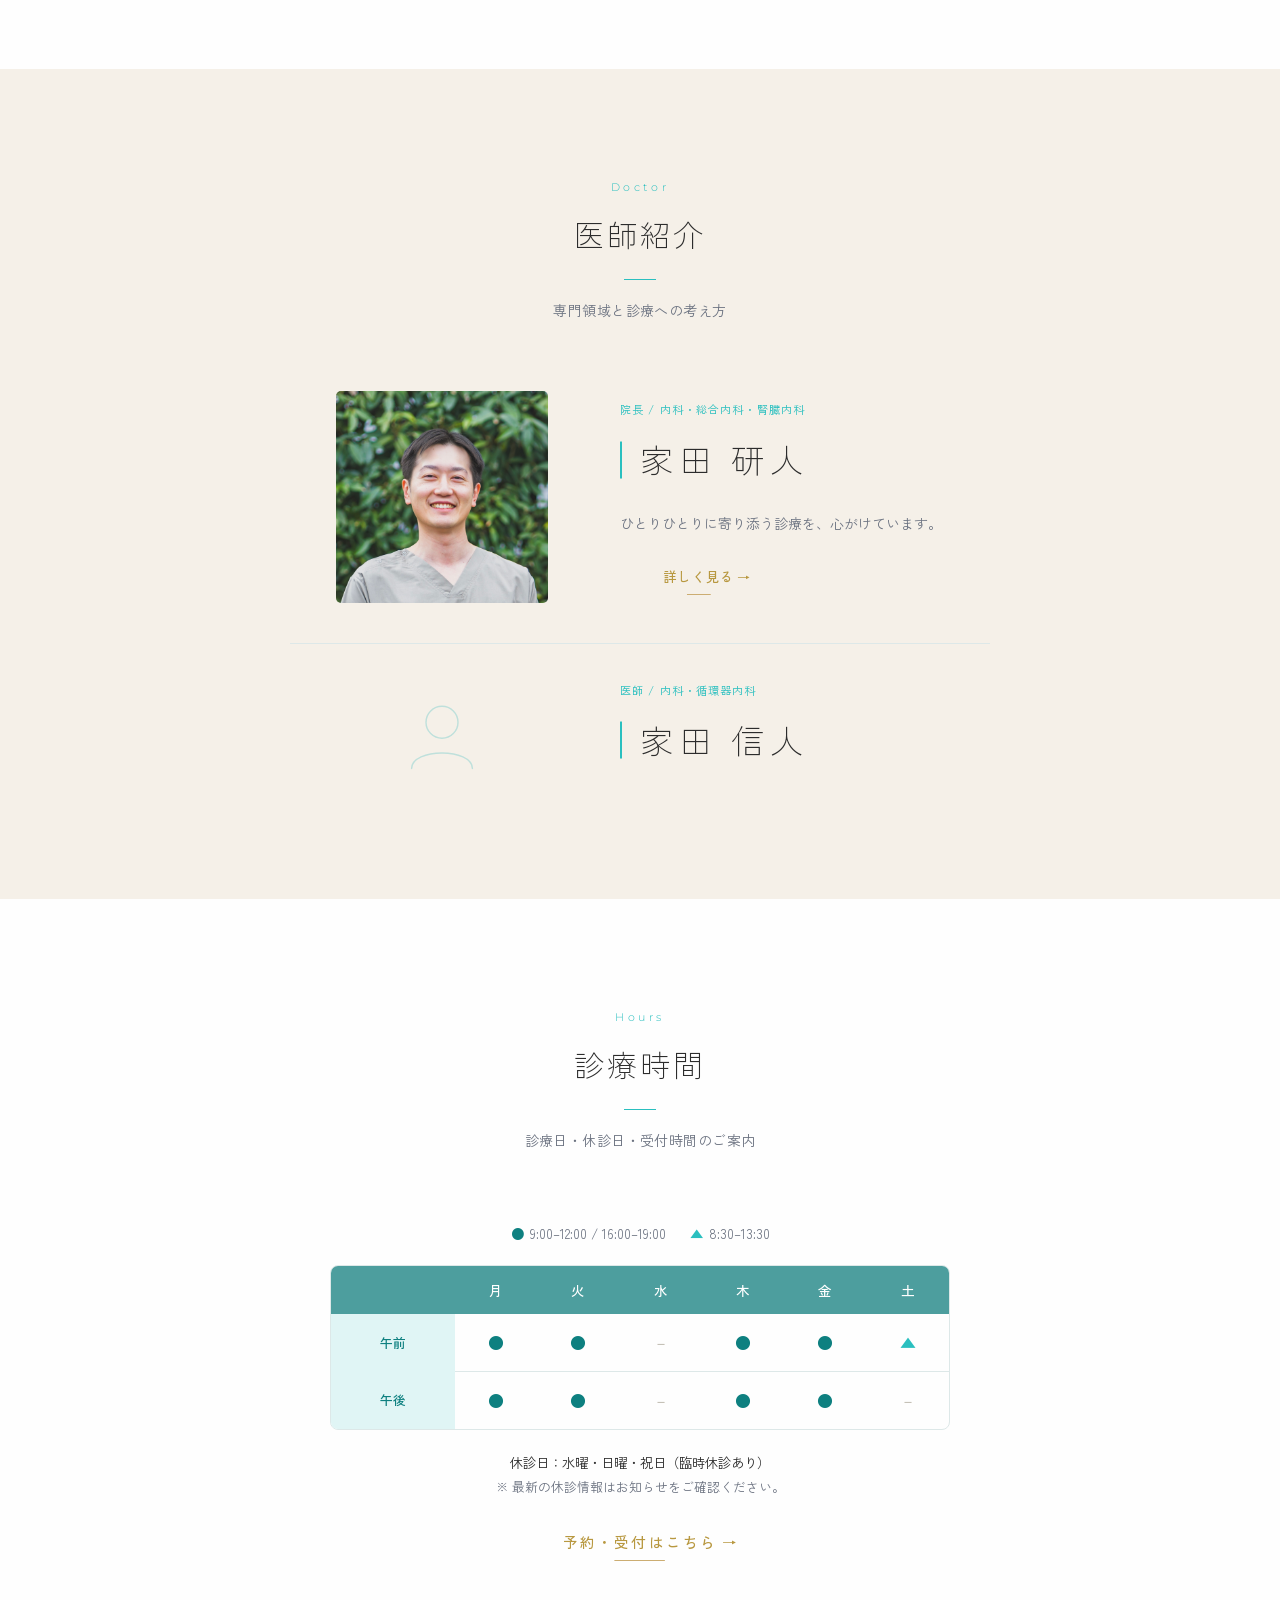
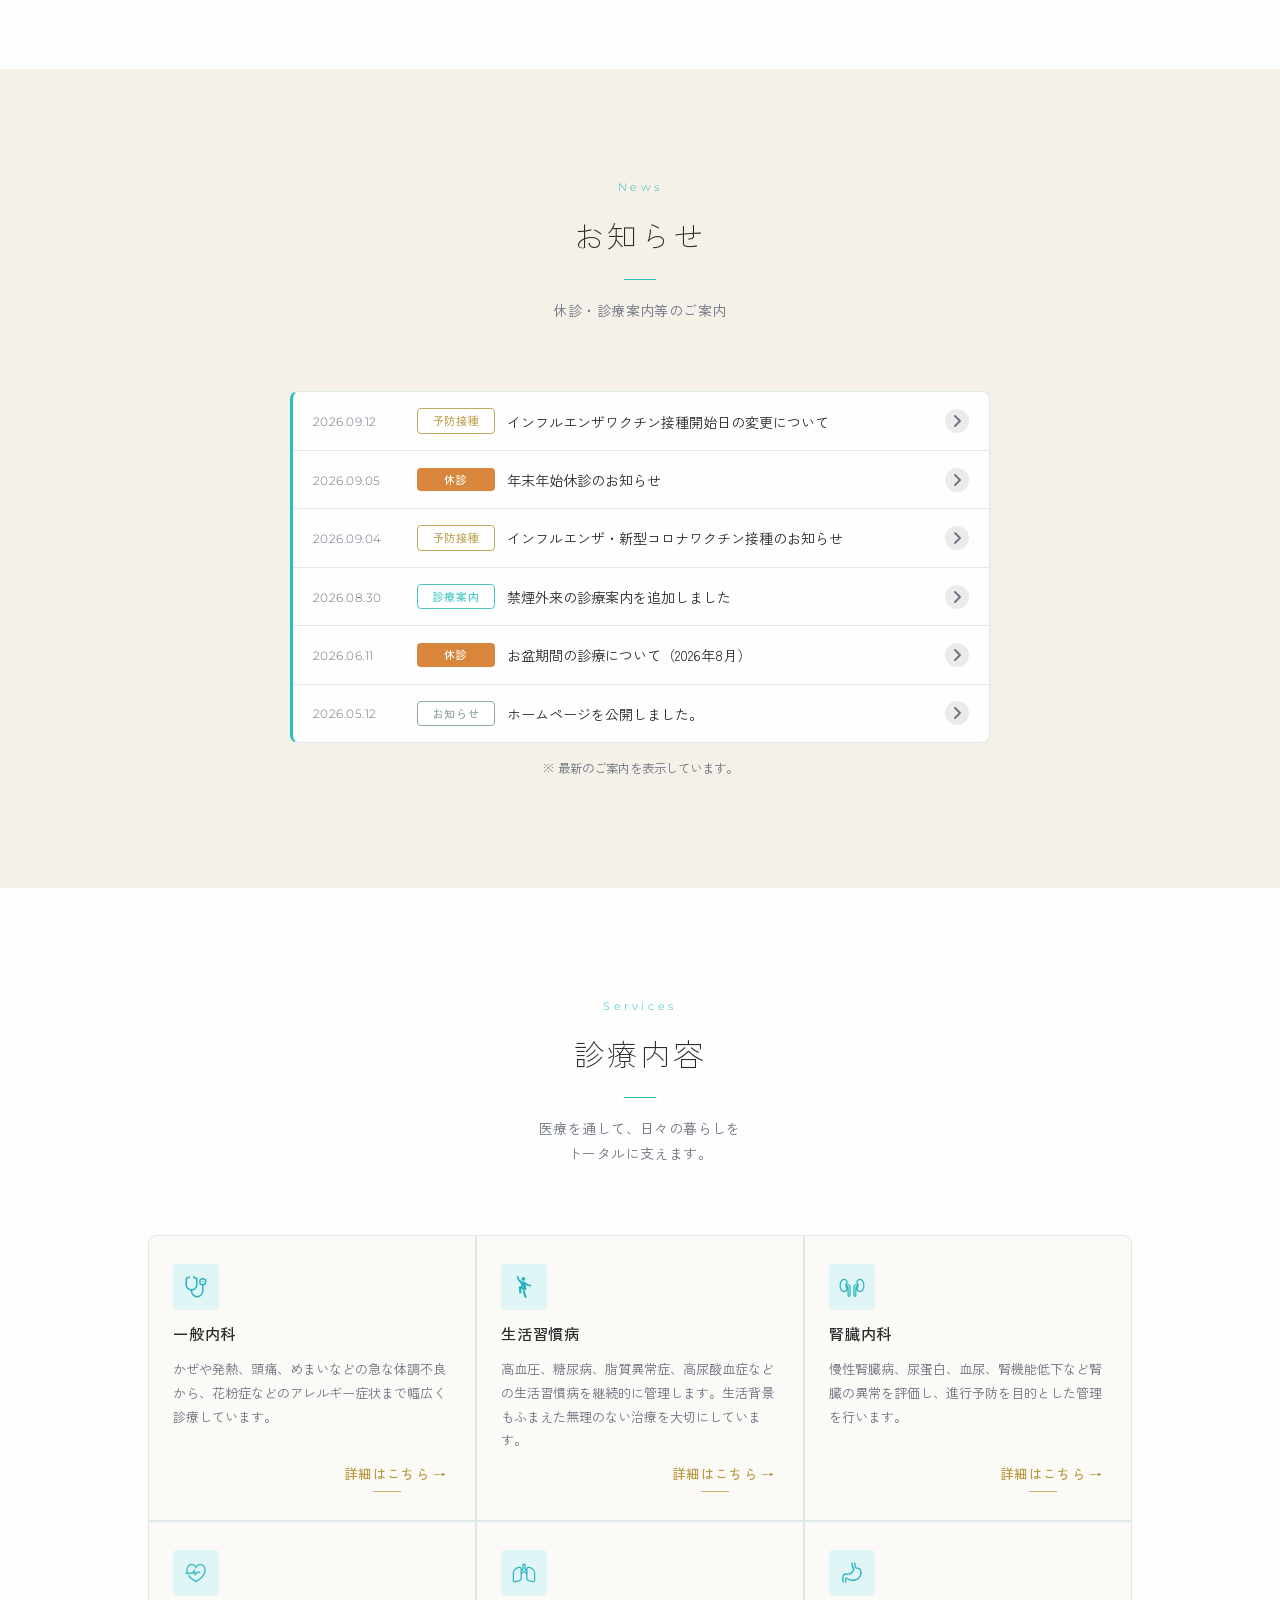
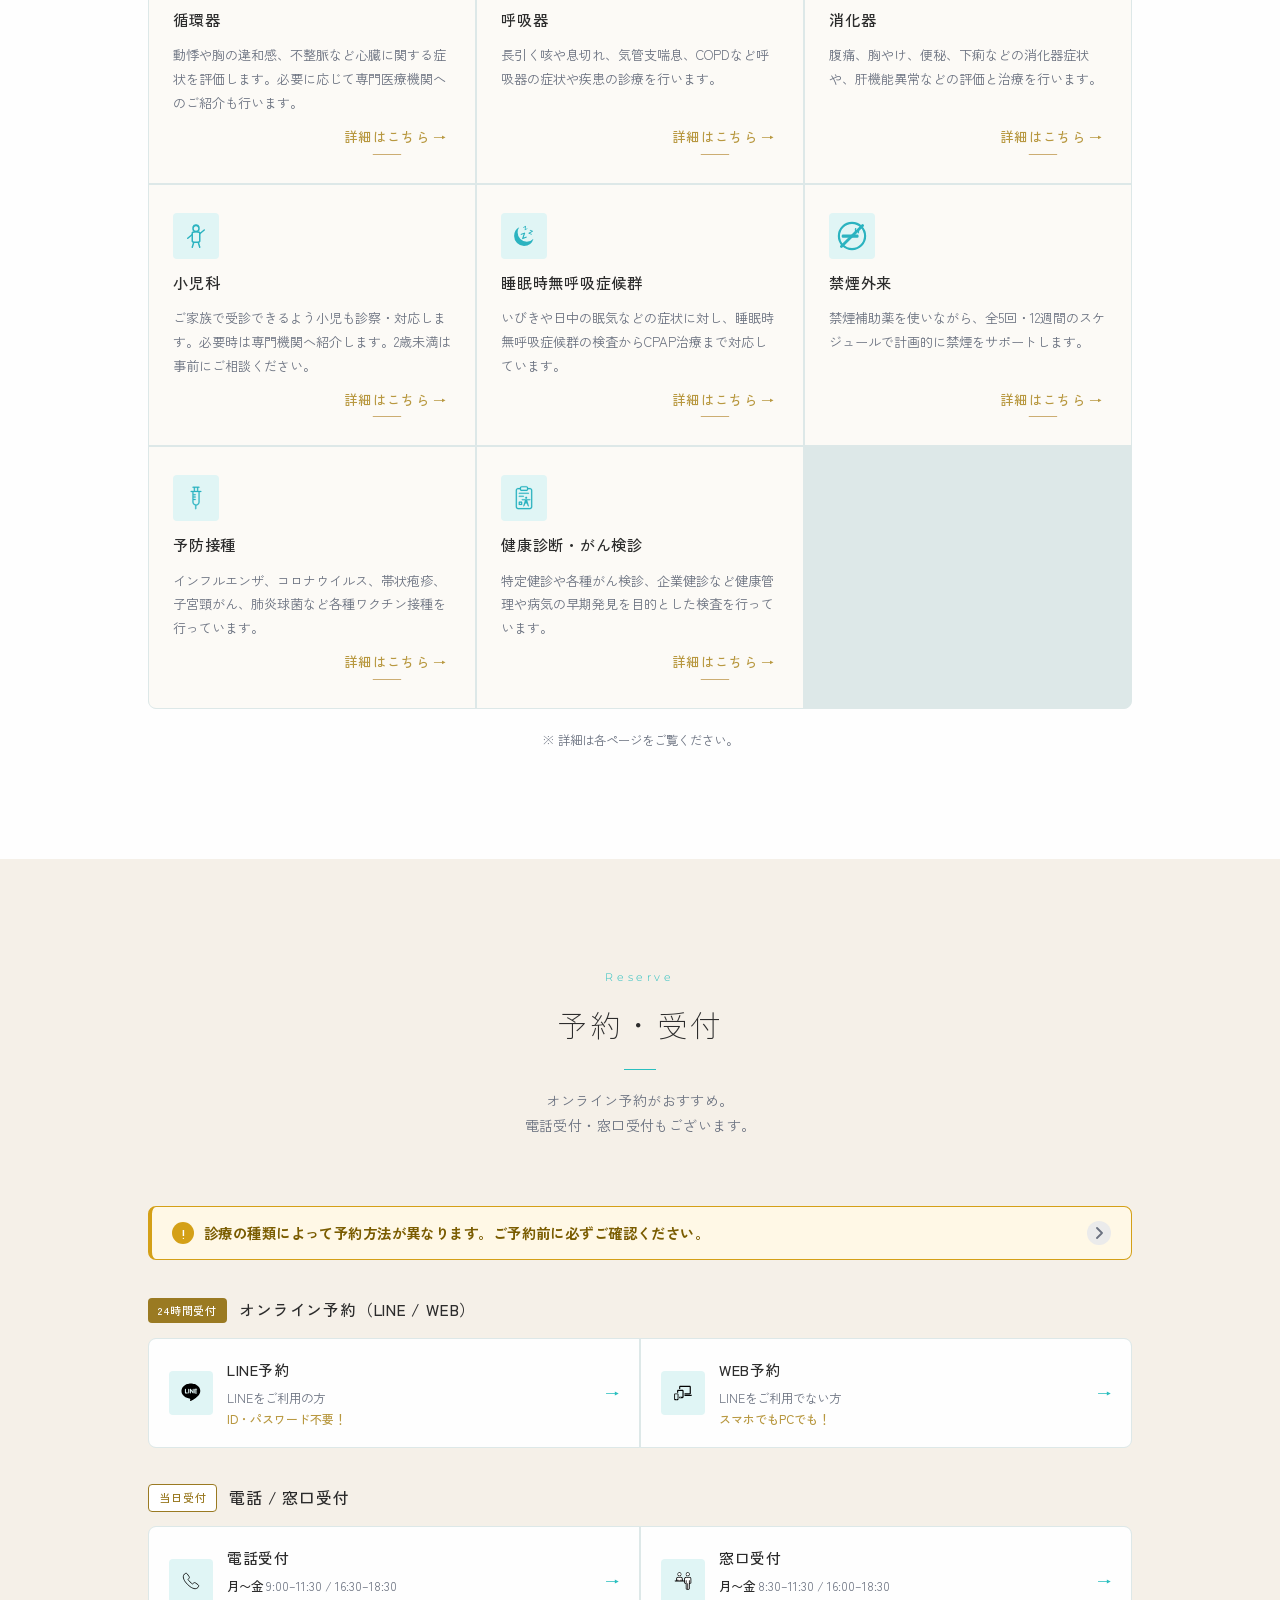
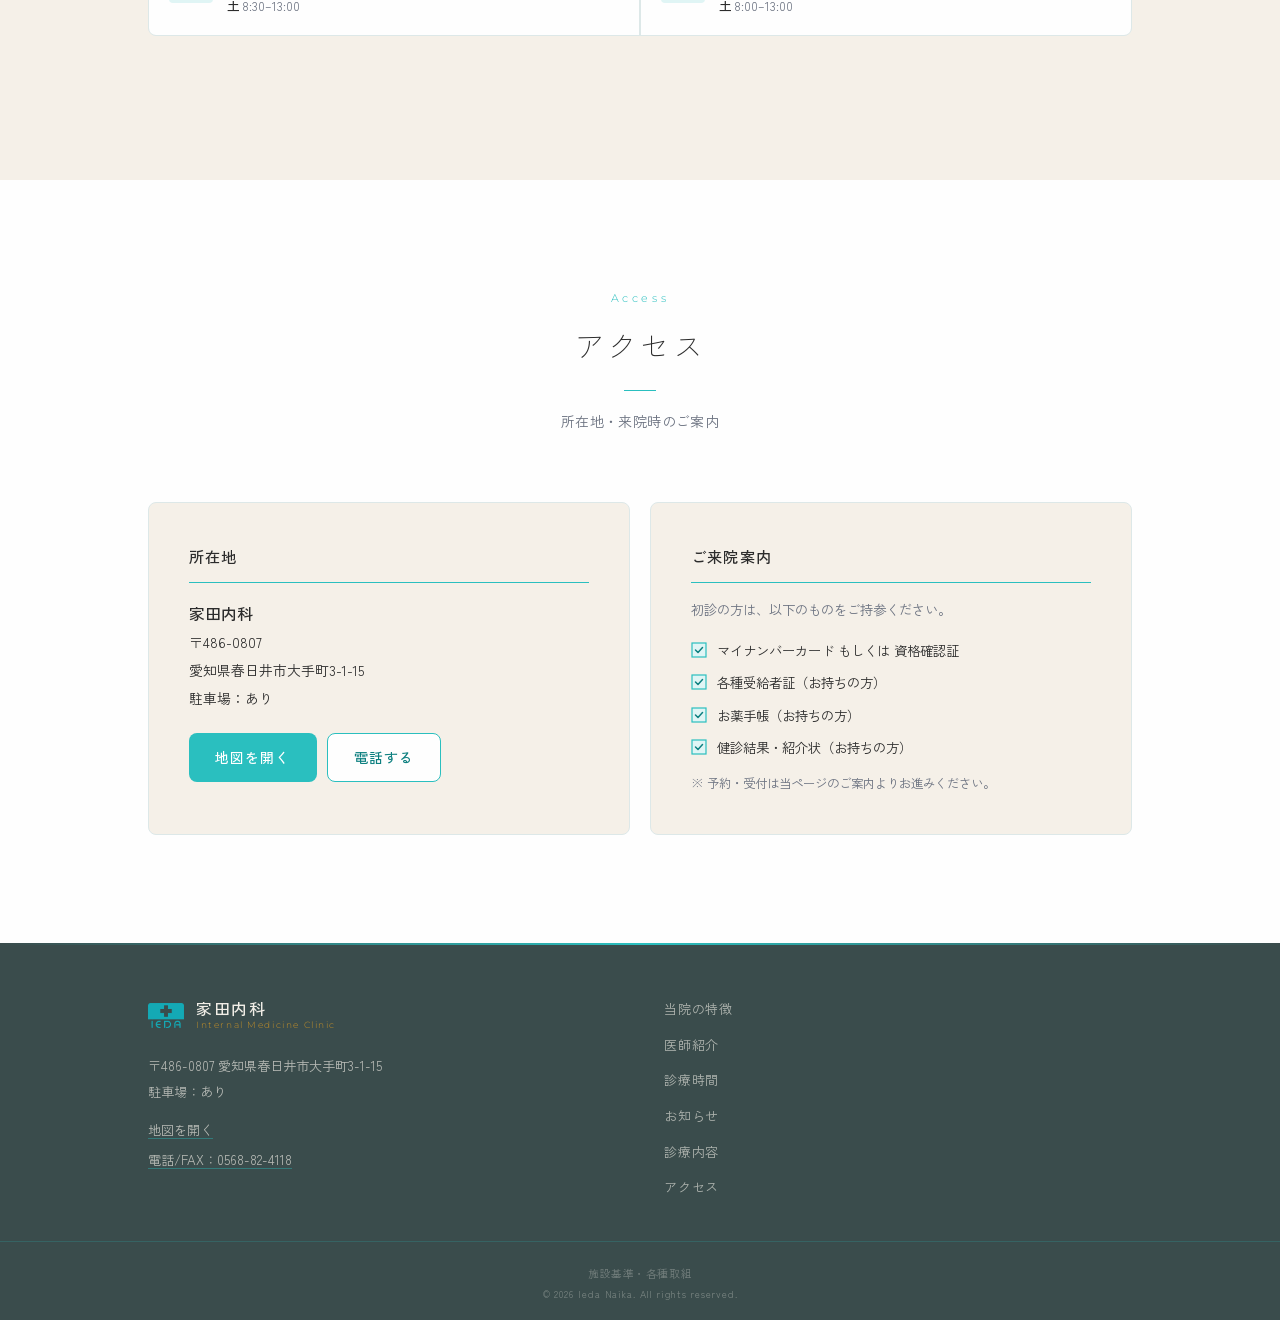
==== commit bdb2c78a: "お知らせ: インフルエンザワクチン接種開始日の変更（9/18〜、税込3,800円）を追加 Co-Authored-By: Claude Sonnet 5 <noreply@anthropic.com>" ====
--- a/index.html
+++ b/index.html
@@ -455,6 +455,22 @@
           <article class="news-item news-item--expandable">
             <details class="news-details">
               <summary class="news-summary">
+                <time class="news-date" datetime="2026-09-12">2026.09.12</time>
+                <span class="news-badge badge--vaccine">予防接種</span>
+                <h3 class="news-title">インフルエンザワクチン接種開始日の変更について</h3>
+                <span class="news-expand" aria-hidden="true"></span>
+              </summary>
+              <div class="news-body">
+                <p>インフルエンザワクチンの接種開始日を、10月1日から9月18日に変更いたします。料金は税込3,800円です。ご予約はお電話または受付窓口にて、当日予約のみ承っております。</p>
+                <p>インフルエンザワクチンは、春日井市・愛知県の助成対象となる場合がございます。詳細は各自治体窓口へお問い合わせください。</p>
+                <p>新型コロナワクチンの接種開始日(10月1日〜)に変更はございません。</p>
+              </div>
+            </details>
+          </article>
+
+          <article class="news-item news-item--expandable">
+            <details class="news-details">
+              <summary class="news-summary">
                 <time class="news-date" datetime="2026-09-05">2026.09.05</time>
                 <span class="news-badge badge--closed">休診</span>
                 <h3 class="news-title">年末年始休診のお知らせ</h3>
